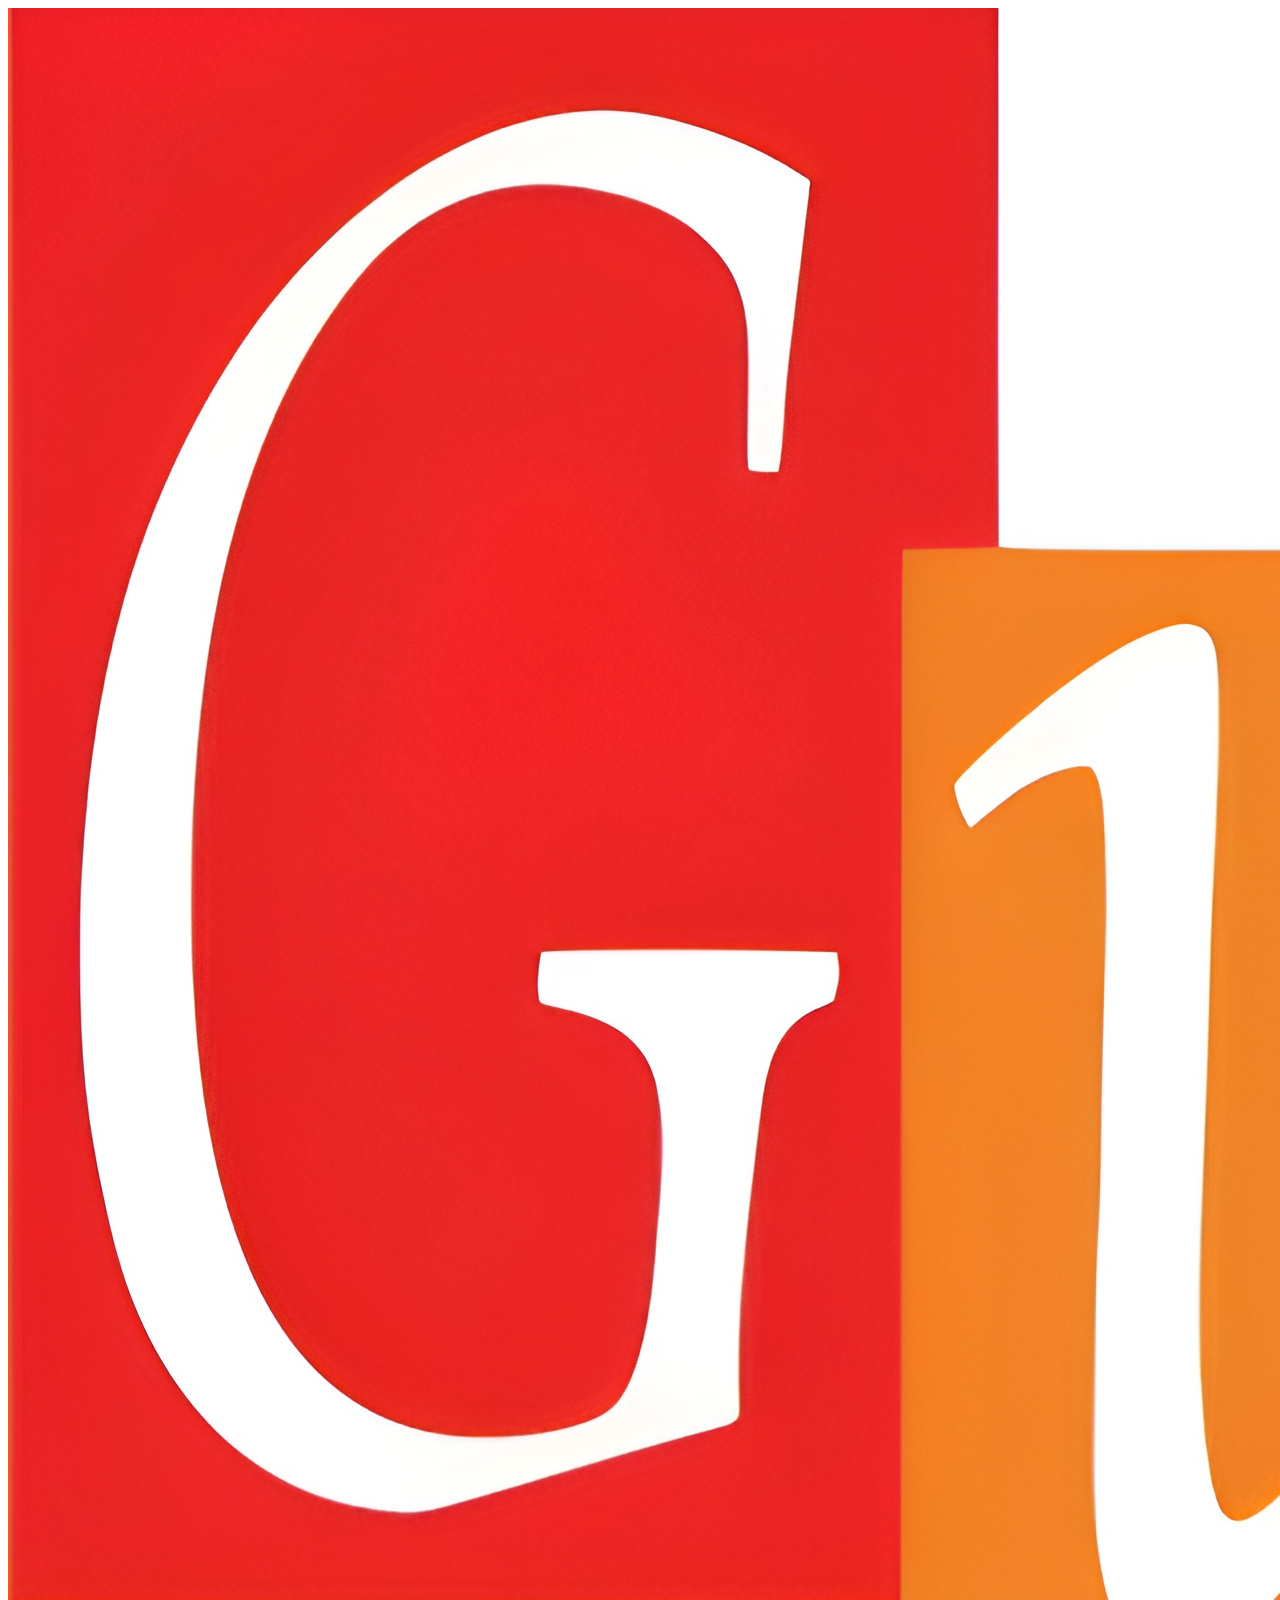
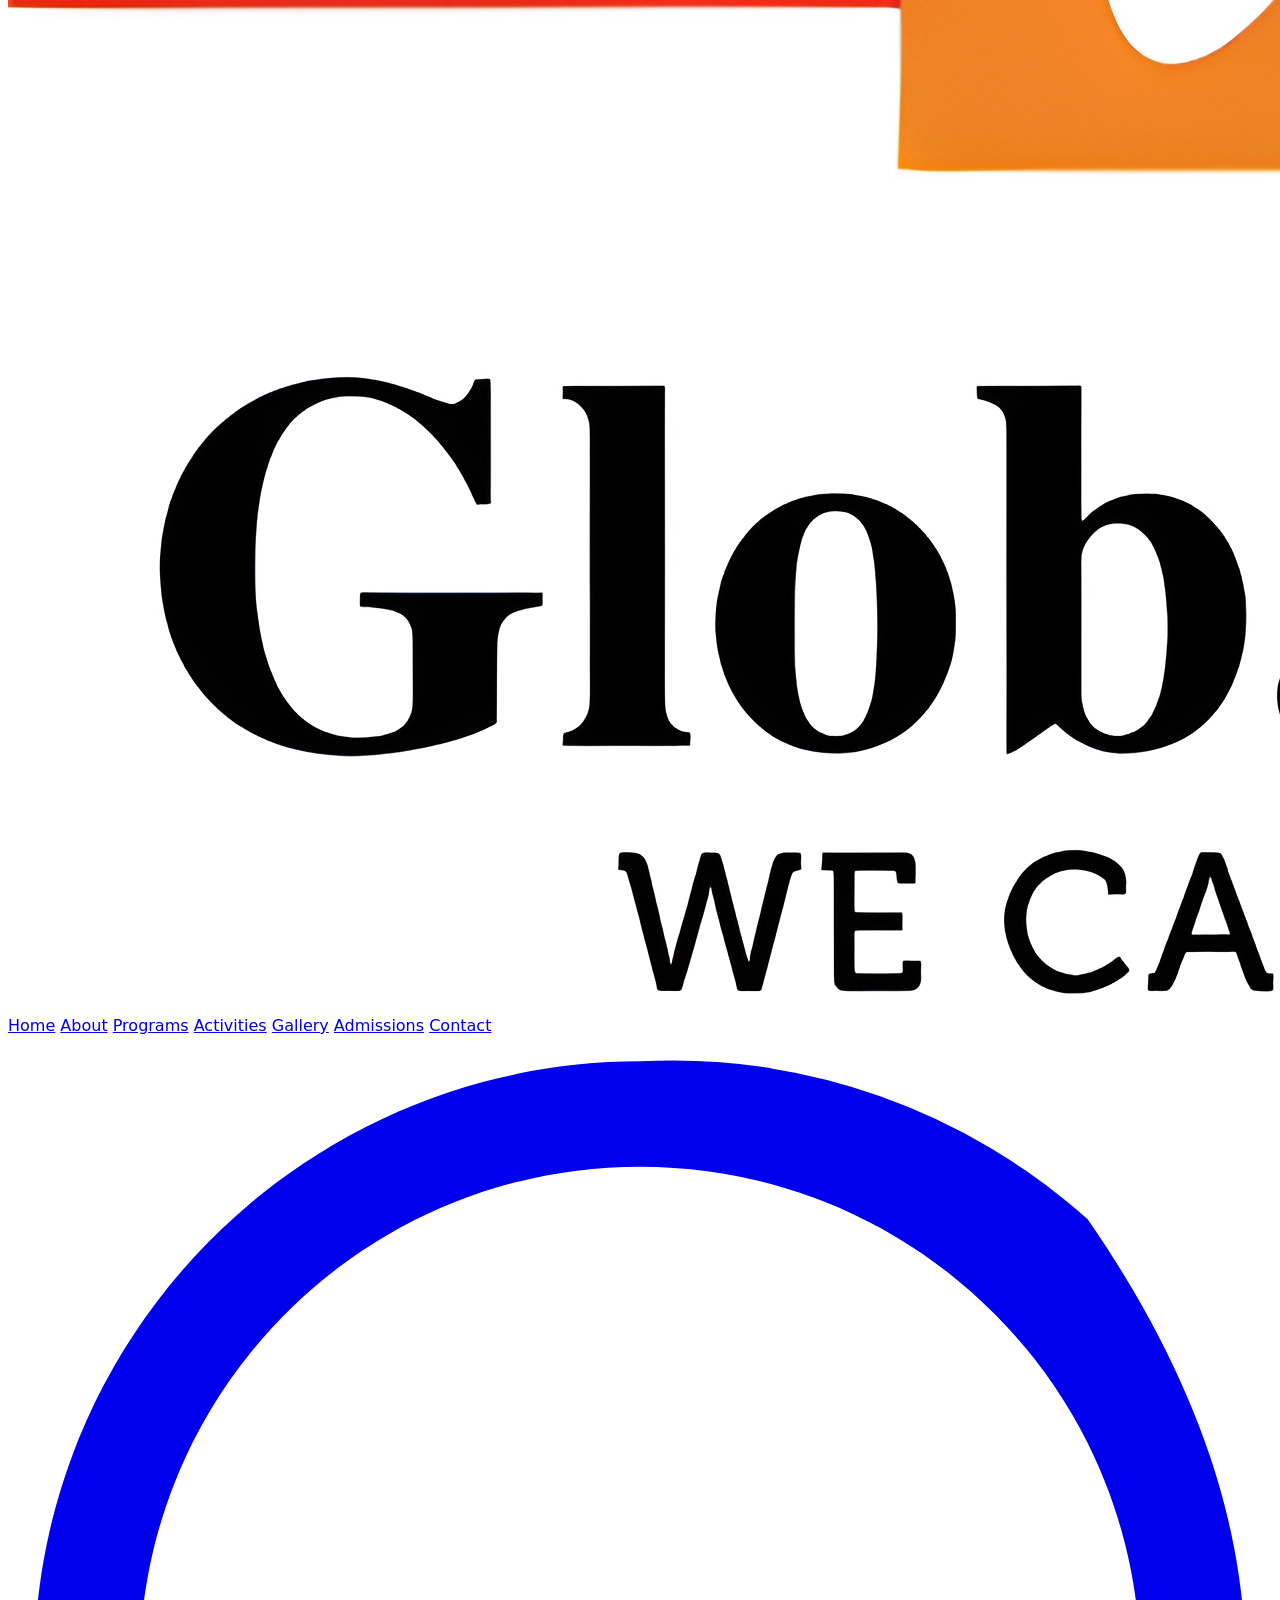
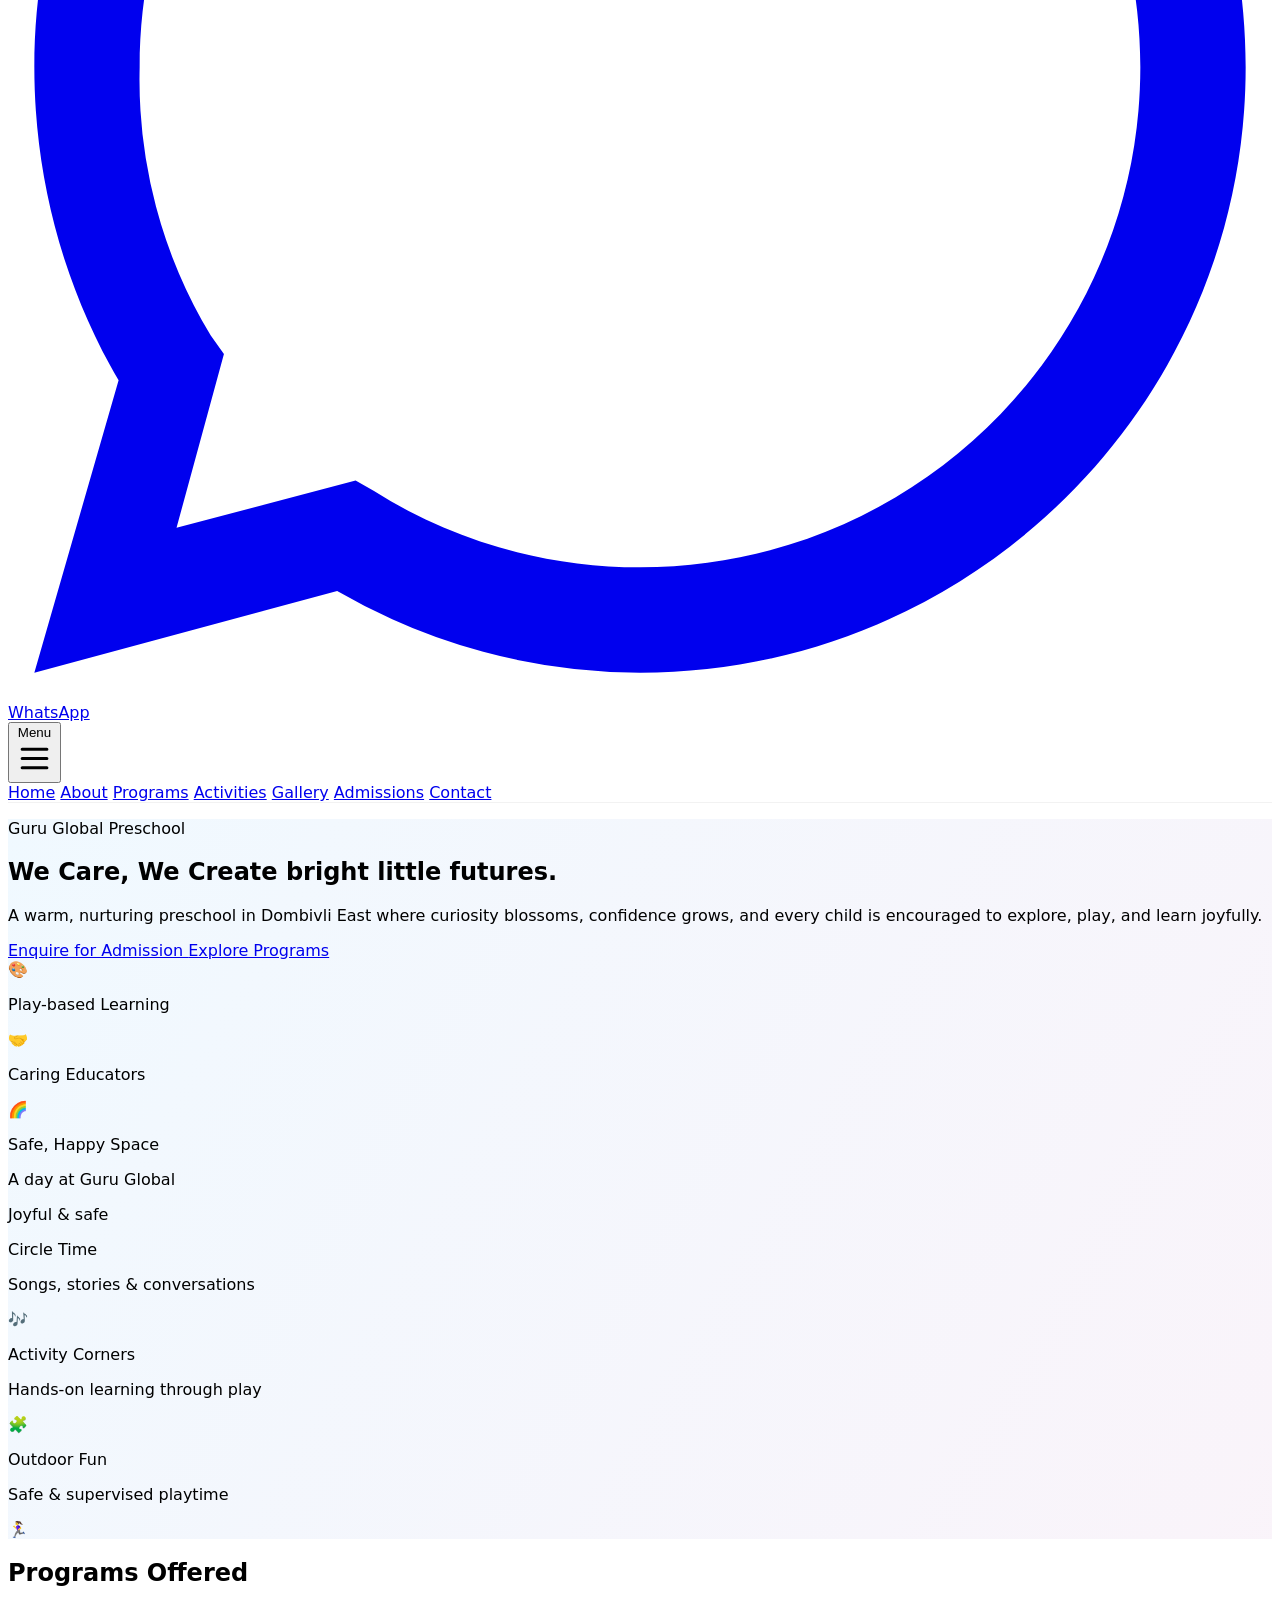
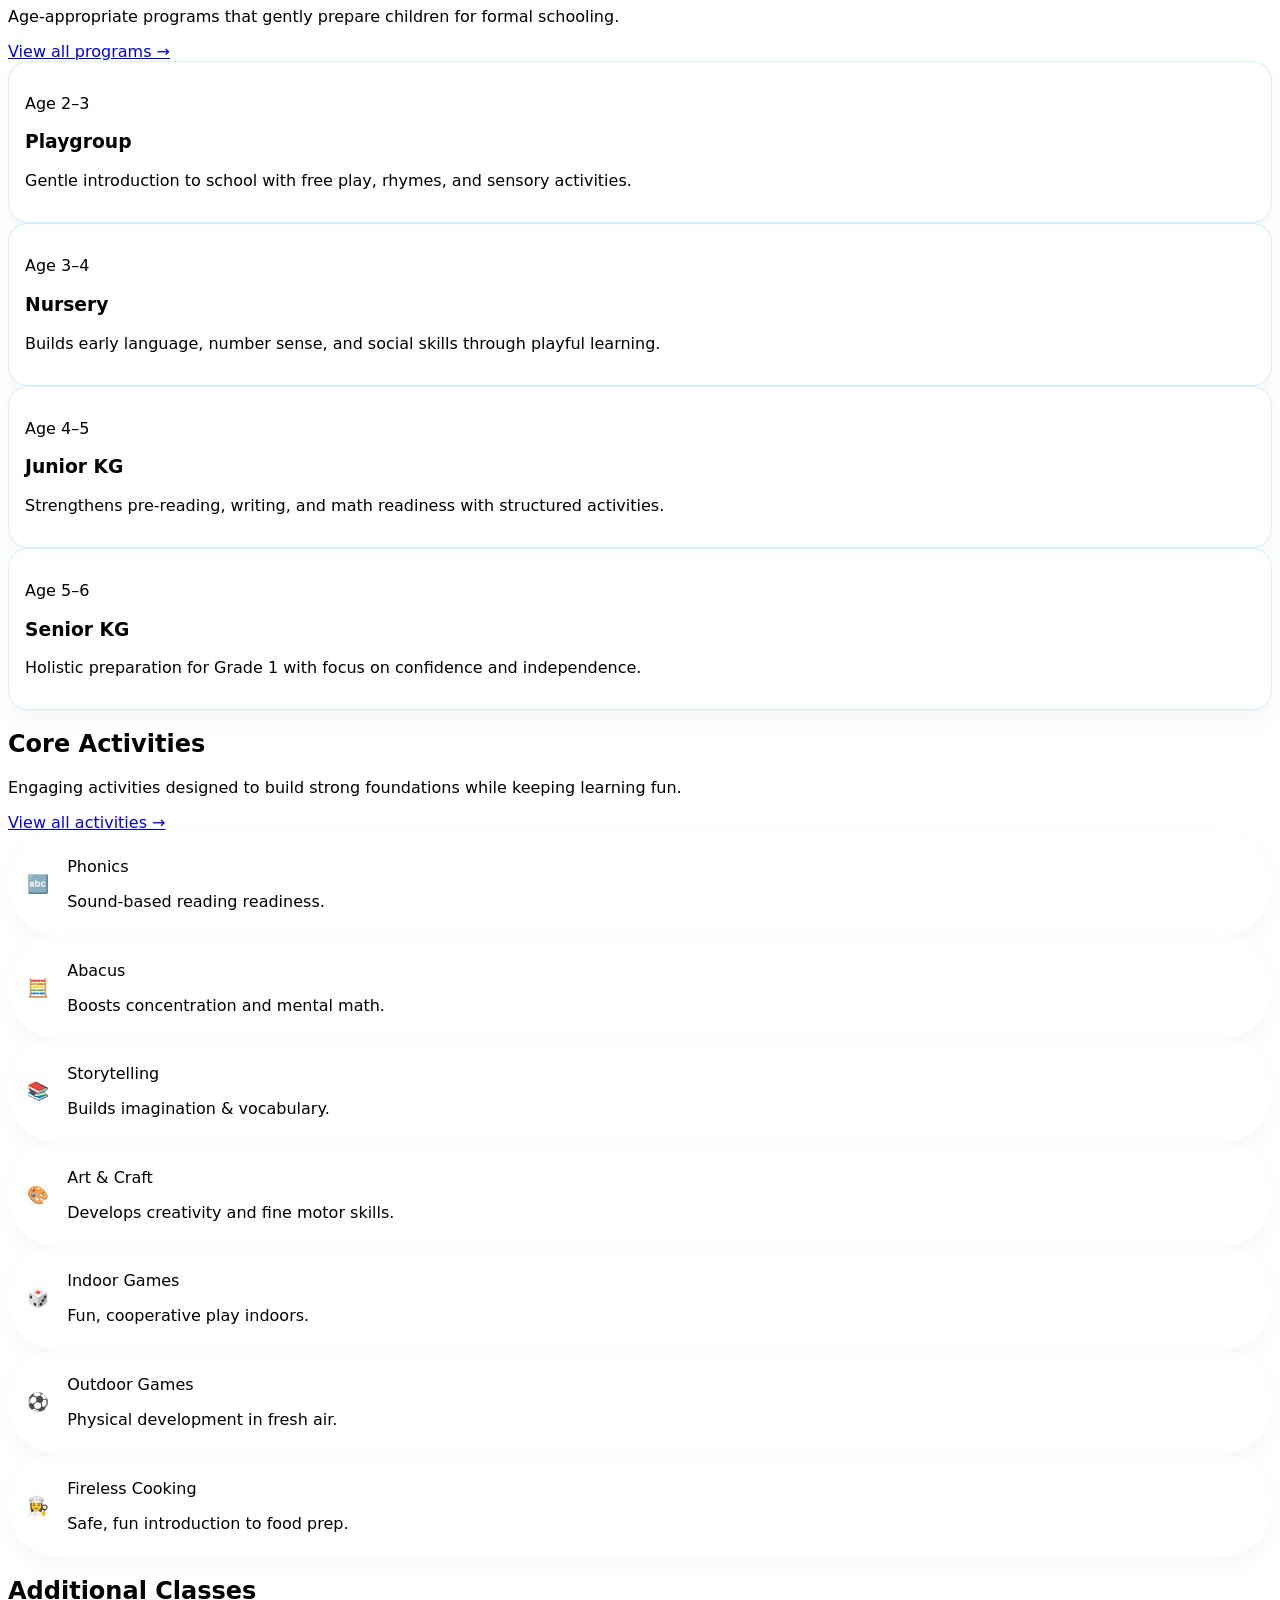
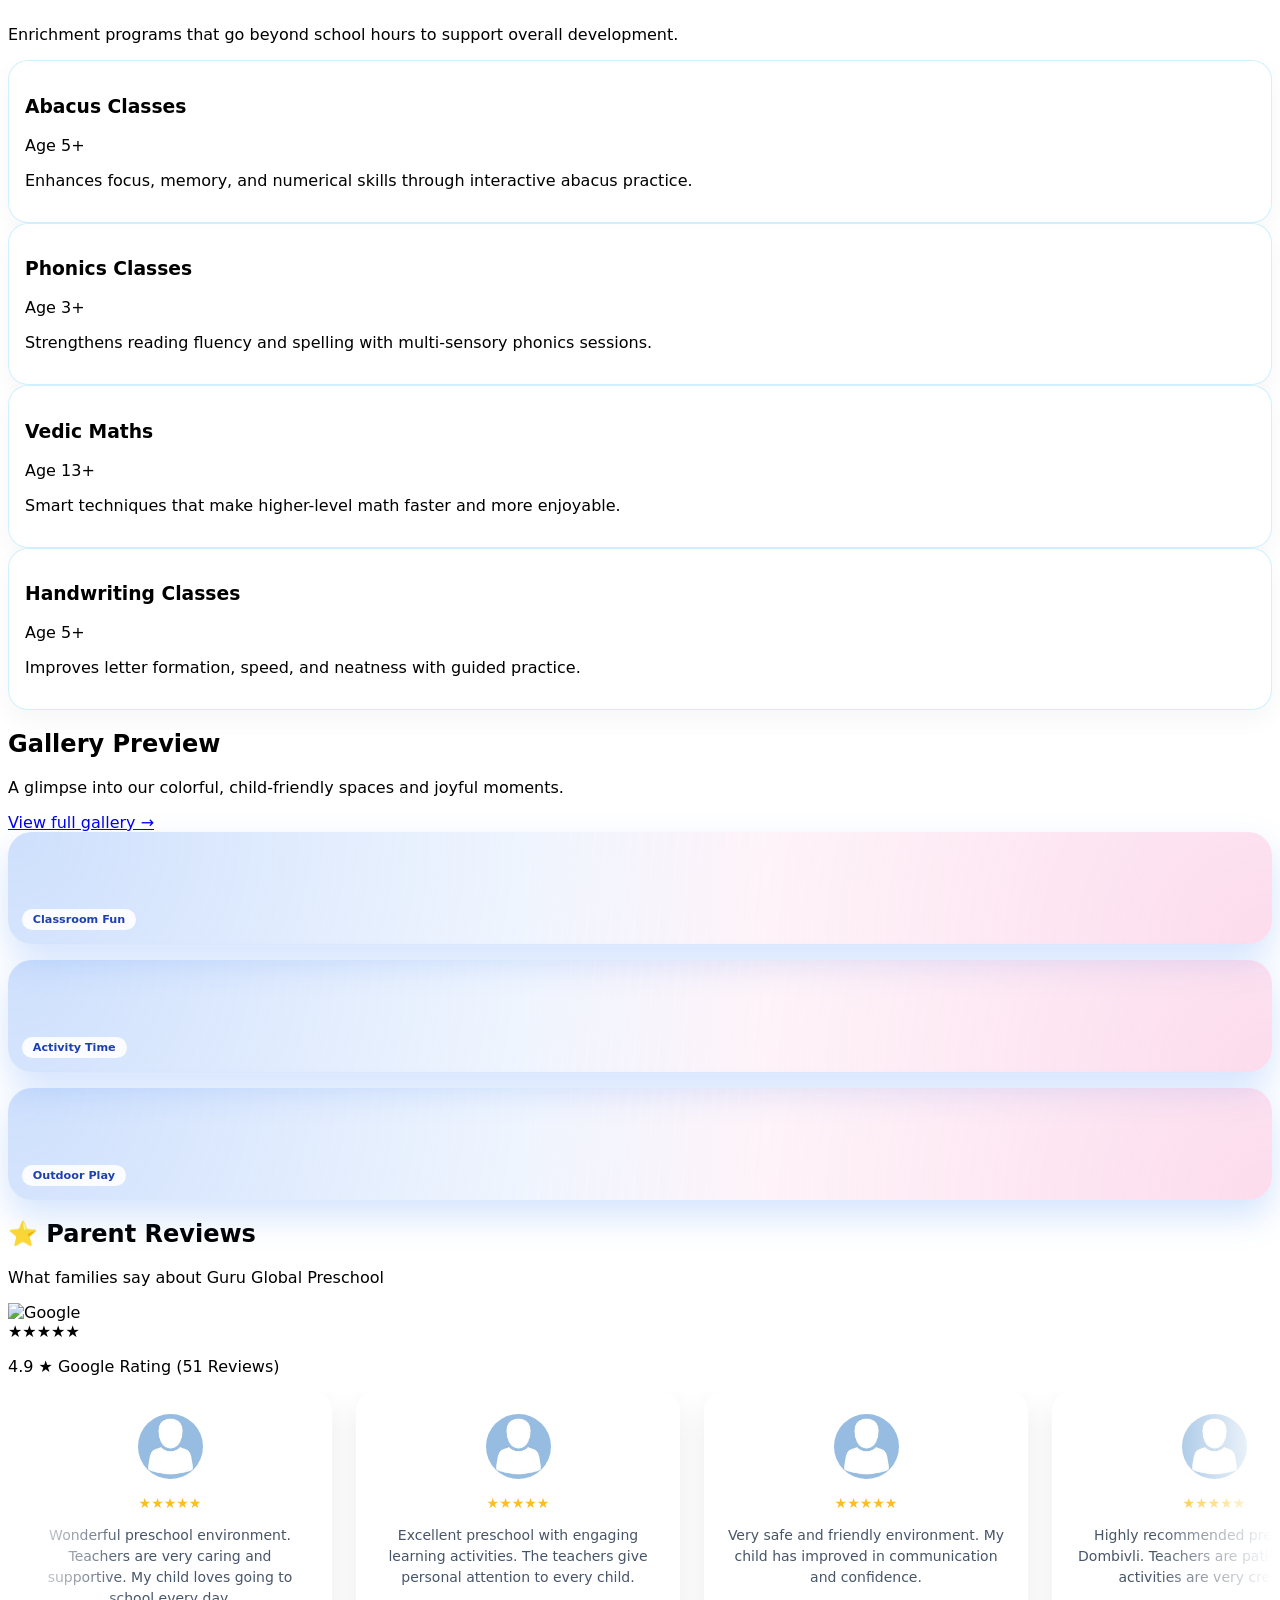
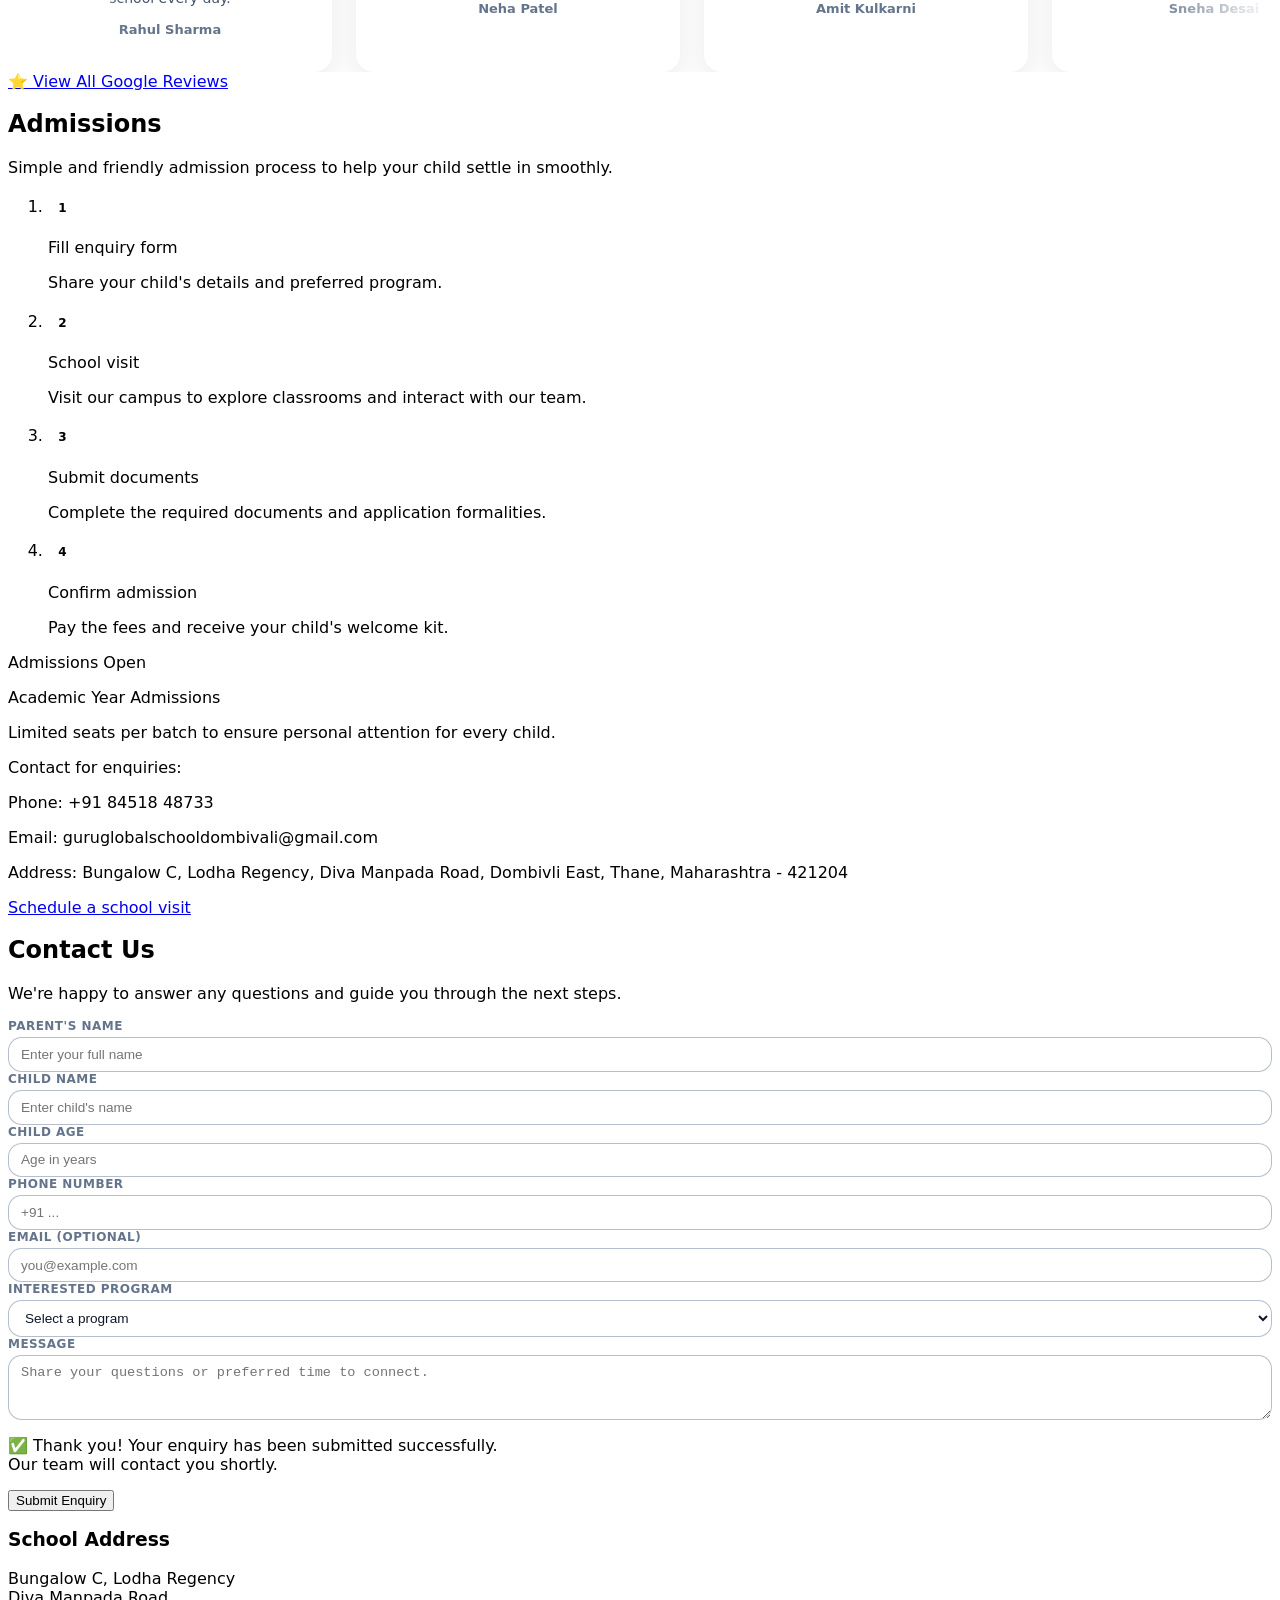
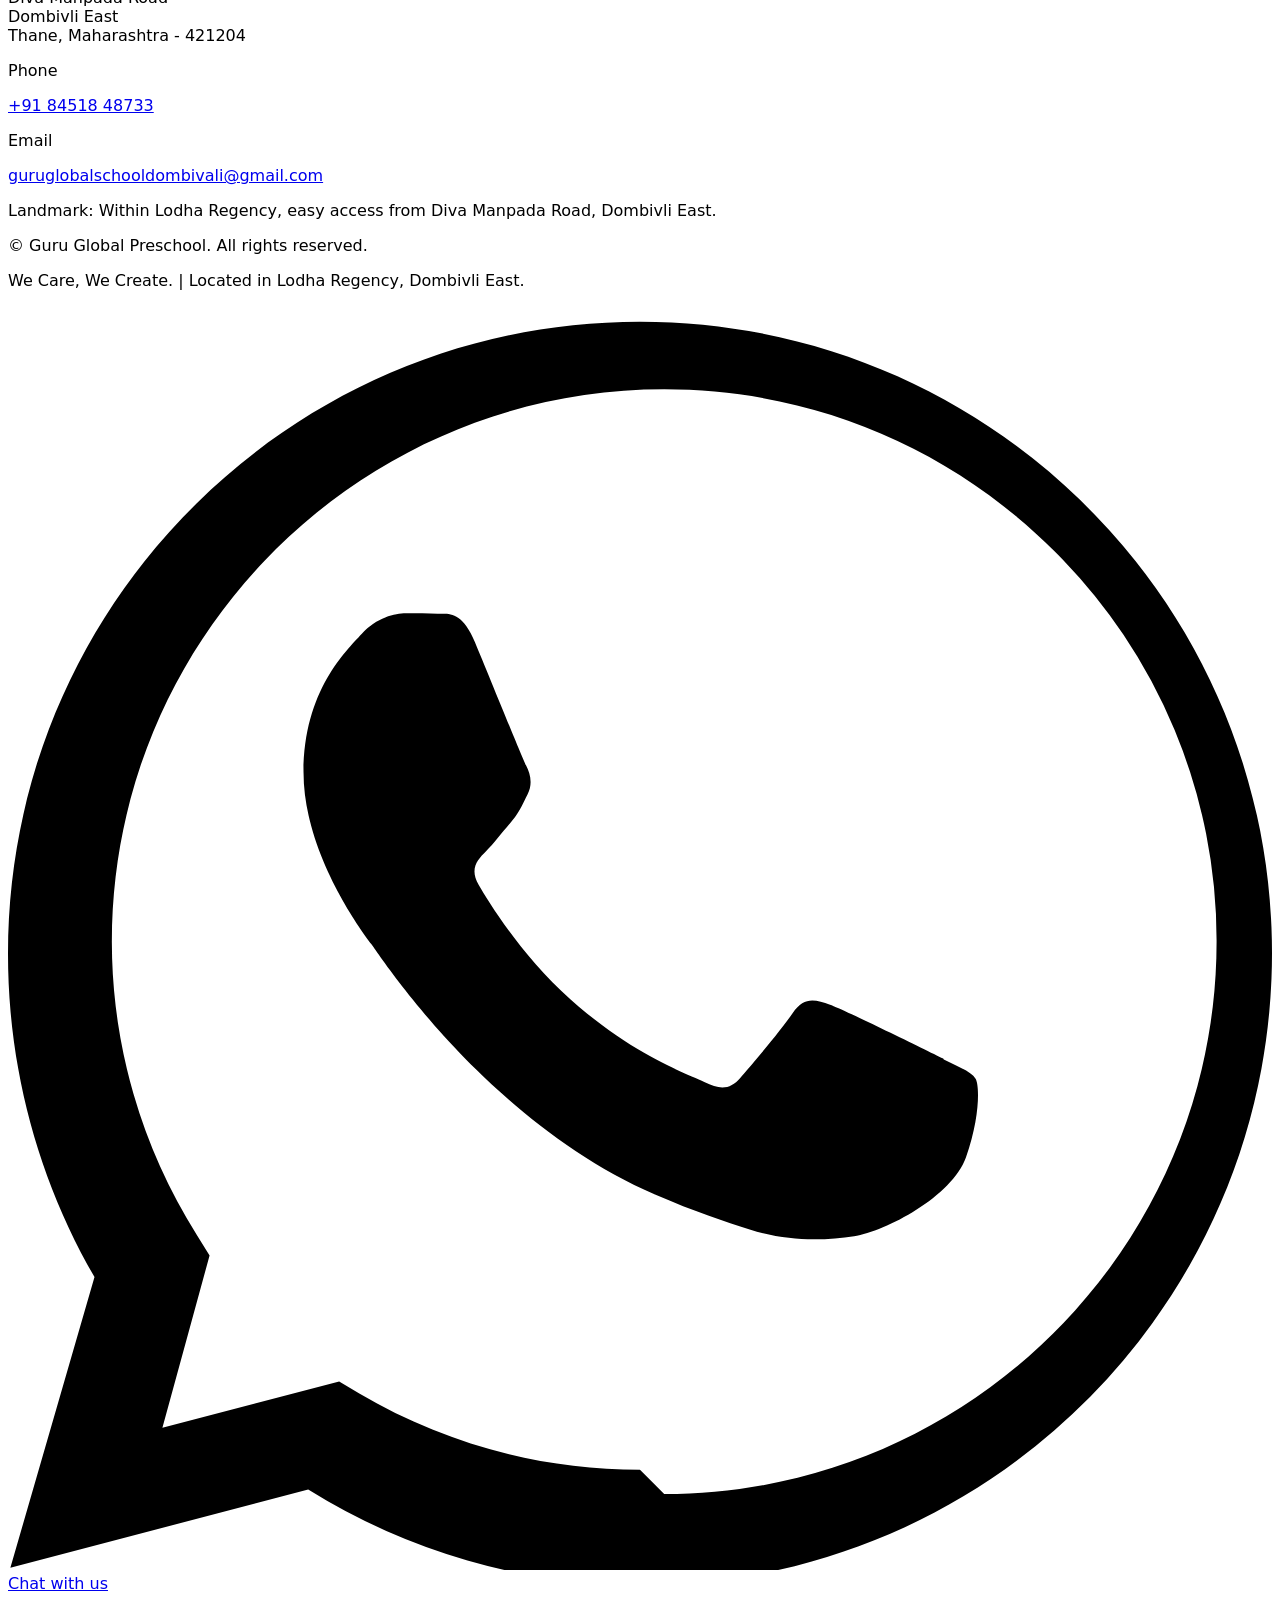
==== index.html @ 9bd42017 "Fix gallery mobile menu" ====
<!DOCTYPE html>
<html lang="en">
  <head>
    <meta charset="UTF-8" />
    <meta name="viewport" content="width=device-width, initial-scale=1.0" />
    <title>Guru Global Preschool | Home</title>
    <meta
      name="description"
      content="Guru Global Preschool in Dombivli East – We Care, We Create. Nurturing early learners through joyful programs and engaging activities."
    />
    <!-- TailwindCSS CDN -->
    <script src="https://cdn.tailwindcss.com"></script>
    <link rel="stylesheet" href="css/styles.css" />
  </head>
  <body class="min-h-screen bg-gradient-to-b from-sky-50 via-pink-50 to-yellow-50 text-slate-800">
    <!-- Site Wrapper -->
    <div class="flex min-h-screen flex-col">
      <!-- Header / Navbar -->
      <header class="sticky top-0 z-[9999] bg-white/95 shadow-md backdrop-blur">

        <div class="mx-auto flex max-w-6xl items-center justify-between px-4 py-2 md:px-6">
        
        <a href="index.html" class="flex items-center flex-shrink-0">
        
        <img src="images/logo.jpg"
        alt="Guru Global Preschool Logo"
        class="h-12 md:h-20 lg:h-24 w-auto object-contain">
        
        </a>

          <!-- Desktop Nav -->
          <nav class="hidden items-center gap-6 text-sm font-semibold text-slate-700 md:flex">
            <a href="index.html" class="nav-link text-sky-600">Home</a>
            <a href="about.html" class="nav-link">About</a>
            <a href="programs.html" class="nav-link">Programs</a>
            <a href="activities.html" class="nav-link">Activities</a>
            <a href="gallery.html" class="nav-link">Gallery</a>
            <a href="admissions.html" class="nav-link">Admissions</a>
            <a href="contact.html" class="nav-link">Contact</a>
            <a href="https://wa.me/918451848733?text=Hello%20Guru%20Global%20Preschool,%20I%20would%20like%20admission%20information."
target="_blank"
class="ml-2 inline-flex items-center gap-2 rounded-xl bg-green-500 px-4 py-2 text-xs font-semibold text-white shadow-sm hover:bg-green-600"
>

<svg xmlns="http://www.w3.org/2000/svg" class="h-4 w-4" fill="currentColor" viewBox="0 0 24 24">
<path d="M20.5 3.5A11.8 11.8 0 0012 .5C5.65.5.5 5.65.5 12c0 2.1.55 4.15 1.6 5.95L.5 23.5l5.75-1.55A11.5 11.5 0 0012 23.5c6.35 0 11.5-5.15 11.5-11.5 0-3.05-1.2-5.9-3-8.5zM12 21.5c-1.8 0-3.55-.5-5.05-1.45l-.35-.2-3.4.9.9-3.3-.25-.35A9.4 9.4 0 012.5 12c0-5.25 4.25-9.5 9.5-9.5s9.5 4.25 9.5 9.5-4.25 9.5-9.5 9.5z"/>
</svg>

WhatsApp
</a>
          </nav>

          <!-- Mobile Menu Button -->
          <button
            id="mobile-menu-toggle"
            class="inline-flex items-center gap-2 rounded-xl border border-sky-100 bg-sky-50 px-4 py-2 text-sm font-semibold text-sky-600 shadow-sm md:hidden hover:bg-sky-100 transition"
            aria-label="Toggle navigation menu"
          >
            <span class="mr-2">Menu</span>
            <svg
              class="h-4 w-4"
              xmlns="http://www.w3.org/2000/svg"
              fill="none"
              viewBox="0 0 24 24"
              stroke-width="2"
              stroke="currentColor"
            >
              <path stroke-linecap="round" stroke-linejoin="round" d="M4 6h16M4 12h16M4 18h16" />
            </svg>
          </button>
        </div>

        <!-- Mobile Nav -->
        <nav
          id="mobile-menu"
          class="mobile-nav hidden border-t border-sky-100 bg-white/95 md:hidden"
        >
          <div class="mx-auto flex max-w-6xl flex-col gap-1 px-4 py-3 text-sm font-semibold text-slate-700">
            <a href="index.html" class="nav-link text-sky-600">Home</a>
            <a href="about.html" class="nav-link">About</a>
            <a href="programs.html" class="nav-link">Programs</a>
            <a href="activities.html" class="nav-link">Activities</a>
            <a href="gallery.html" class="nav-link">Gallery</a>
            <a href="admissions.html" class="nav-link">Admissions</a>
            <a href="contact.html" class="nav-link">Contact</a>
          </div>
        </nav>
      </header>

      <!-- Main Content -->
      <main class="mx-auto flex w-full max-w-6xl flex-1 flex-col gap-12 px-4 pt-24 pb-8 md:px-6 md:pt-28">
        <!-- Hero Section -->
        <section class="hero-bg grid gap-10 md:grid-cols-2 md:items-center rounded-3xl p-8">
          <div>
            <p class="mb-2 text-xs font-semibold uppercase tracking-[0.25em] text-sky-500">
              Guru Global Preschool
            </p>
            <h1 class="mb-4 text-3xl font-extrabold leading-tight text-slate-900 sm:text-4xl lg:text-5xl">
              We Care, <span class="text-sky-500">We Create</span> bright little futures.
            </h1>
            <p class="mb-6 text-sm leading-relaxed text-slate-600 sm:text-base">
              A warm, nurturing preschool in Dombivli East where curiosity blossoms, confidence grows,
              and every child is encouraged to explore, play, and learn joyfully.
            </p>

            <div class="mb-6 flex flex-wrap items-center gap-3">
              <a
                href="admissions.html"
                class="inline-flex items-center rounded-2xl bg-gradient-to-r from-sky-500 via-indigo-500 to-pink-500 px-5 py-2.5 text-sm font-semibold text-white shadow-lg shadow-sky-200 hover:opacity-95"
              >
                Enquire for Admission
              </a>
              <a
                href="programs.html"
                class="inline-flex items-center rounded-2xl border border-sky-200 bg-white px-4 py-2 text-sm font-semibold text-sky-600 shadow-sm hover:bg-sky-50"
              >
                Explore Programs
              </a>
            </div>

            <div class="grid gap-4 text-xs text-slate-700 sm:grid-cols-3 sm:text-sm">
              <div class="flex items-center gap-3 rounded-2xl bg-white/70 p-3 shadow-sm">
                <div class="flex h-9 w-9 items-center justify-center rounded-2xl bg-sky-100 text-sky-600">
                  🎨
                </div>
                <p class="font-semibold leading-tight">Play-based Learning</p>
              </div>
              <div class="flex items-center gap-3 rounded-2xl bg-white/70 p-3 shadow-sm">
                <div class="flex h-9 w-9 items-center justify-center rounded-2xl bg-pink-100 text-pink-500">
                  🤝
                </div>
                <p class="font-semibold leading-tight">Caring Educators</p>
              </div>
              <div class="flex items-center gap-3 rounded-2xl bg-white/70 p-3 shadow-sm">
                <div class="flex h-9 w-9 items-center justify-center rounded-2xl bg-amber-100 text-amber-500">
                  🌈
                </div>
                <p class="font-semibold leading-tight">Safe, Happy Space</p>
              </div>
            </div>
          </div>

          <!-- Hero Illustration -->
          <div class="relative mx-auto flex max-w-md items-center justify-center">
            <div
              class="absolute -left-8 -top-6 h-20 w-20 rounded-3xl bg-sky-200/60 blur-2xl"
              aria-hidden="true"
            ></div>
            <div
              class="absolute -right-6 bottom-0 h-24 w-24 rounded-3xl bg-pink-200/60 blur-2xl"
              aria-hidden="true"
            ></div>
            <div
              class="relative w-full rounded-[2rem] bg-white/80 p-5 shadow-xl shadow-sky-100 ring-1 ring-sky-100"
            >
              <div class="mb-3 flex items-center justify-between">
                <p class="text-xs font-semibold uppercase tracking-[0.2em] text-sky-500">
                  A day at Guru Global
                </p>
                <span class="rounded-full bg-emerald-50 px-3 py-1 text-[10px] font-semibold text-emerald-600">
                  Joyful &amp; safe
                </span>
              </div>
              <div class="grid gap-3 text-xs text-slate-700">
                <div class="flex items-center justify-between rounded-2xl bg-sky-50/80 p-3">
                  <div>
                    <p class="font-semibold text-slate-900">Circle Time</p>
                    <p class="text-[11px] text-slate-600">Songs, stories &amp; conversations</p>
                  </div>
                  <span class="text-lg">🎶</span>
                </div>
                <div class="flex items-center justify-between rounded-2xl bg-amber-50/80 p-3">
                  <div>
                    <p class="font-semibold text-slate-900">Activity Corners</p>
                    <p class="text-[11px] text-slate-600">Hands-on learning through play</p>
                  </div>
                  <span class="text-lg">🧩</span>
                </div>
                <div class="flex items-center justify-between rounded-2xl bg-pink-50/80 p-3">
                  <div>
                    <p class="font-semibold text-slate-900">Outdoor Fun</p>
                    <p class="text-[11px] text-slate-600">Safe &amp; supervised playtime</p>
                  </div>
                  <span class="text-lg">🏃‍♀️</span>
                </div>
              </div>
            </div>
          </div>
        </section>

        <!-- Programs Offered -->
        <section id="programs" class="scroll-mt-20">
          <div class="mb-6 flex items-center justify-between gap-4">
            <div>
              <h2 class="text-2xl font-extrabold text-slate-900">Programs Offered</h2>
              <p class="mt-1 text-sm text-slate-600">
                Age-appropriate programs that gently prepare children for formal schooling.
              </p>
            </div>
            <a
              href="programs.html"
              class="hidden text-xs font-semibold text-sky-600 hover:text-sky-700 md:inline-flex"
            >
              View all programs →
            </a>
          </div>

          <div class="grid gap-4 md:grid-cols-4">
            <article class="program-card border-l-sky-300">
              <p class="text-[11px] font-semibold uppercase tracking-[0.2em] text-sky-400">
                Age 2–3
              </p>
              <h3 class="mt-1 text-base font-bold text-slate-900">Playgroup</h3>
              <p class="mt-2 text-sm text-slate-600">
                Gentle introduction to school with free play, rhymes, and sensory activities.
              </p>
            </article>

            <article class="program-card border-l-pink-300">
              <p class="text-[11px] font-semibold uppercase tracking-[0.2em] text-pink-400">
                Age 3–4
              </p>
              <h3 class="mt-1 text-base font-bold text-slate-900">Nursery</h3>
              <p class="mt-2 text-sm text-slate-600">
                Builds early language, number sense, and social skills through playful learning.
              </p>
            </article>

            <article class="program-card border-l-emerald-300">
              <p class="text-[11px] font-semibold uppercase tracking-[0.2em] text-emerald-400">
                Age 4–5
              </p>
              <h3 class="mt-1 text-base font-bold text-slate-900">Junior KG</h3>
              <p class="mt-2 text-sm text-slate-600">
                Strengthens pre-reading, writing, and math readiness with structured activities.
              </p>
            </article>

            <article class="program-card border-l-amber-300">
              <p class="text-[11px] font-semibold uppercase tracking-[0.2em] text-amber-400">
                Age 5–6
              </p>
              <h3 class="mt-1 text-base font-bold text-slate-900">Senior KG</h3>
              <p class="mt-2 text-sm text-slate-600">
                Holistic preparation for Grade 1 with focus on confidence and independence.
              </p>
            </article>
          </div>
        </section>

        <!-- Activities -->
        <section id="activities" class="scroll-mt-20">
          <div class="mb-6 flex items-center justify-between gap-4">
            <div>
              <h2 class="text-2xl font-extrabold text-slate-900">Core Activities</h2>
              <p class="mt-1 text-sm text-slate-600">
                Engaging activities designed to build strong foundations while keeping learning fun.
              </p>
            </div>
            <a
              href="activities.html"
              class="hidden text-xs font-semibold text-sky-600 hover:text-sky-700 md:inline-flex"
            >
              View all activities →
            </a>
          </div>

          <div class="grid gap-4 sm:grid-cols-2 lg:grid-cols-4">
            <div class="activity-pill">
              <span class="activity-icon bg-sky-100 text-sky-500">🔤</span>
              <div>
                <p class="font-semibold text-slate-900">Phonics</p>
                <p class="text-xs text-slate-600">Sound-based reading readiness.</p>
              </div>
            </div>
            <div class="activity-pill">
              <span class="activity-icon bg-emerald-100 text-emerald-500">🧮</span>
              <div>
                <p class="font-semibold text-slate-900">Abacus</p>
                <p class="text-xs text-slate-600">Boosts concentration and mental math.</p>
              </div>
            </div>
            <div class="activity-pill">
              <span class="activity-icon bg-amber-100 text-amber-500">📚</span>
              <div>
                <p class="font-semibold text-slate-900">Storytelling</p>
                <p class="text-xs text-slate-600">Builds imagination &amp; vocabulary.</p>
              </div>
            </div>
            <div class="activity-pill">
              <span class="activity-icon bg-pink-100 text-pink-500">🎨</span>
              <div>
                <p class="font-semibold text-slate-900">Art &amp; Craft</p>
                <p class="text-xs text-slate-600">Develops creativity and fine motor skills.</p>
              </div>
            </div>
            <div class="activity-pill">
              <span class="activity-icon bg-indigo-100 text-indigo-500">🎲</span>
              <div>
                <p class="font-semibold text-slate-900">Indoor Games</p>
                <p class="text-xs text-slate-600">Fun, cooperative play indoors.</p>
              </div>
            </div>
            <div class="activity-pill">
              <span class="activity-icon bg-lime-100 text-lime-600">⚽</span>
              <div>
                <p class="font-semibold text-slate-900">Outdoor Games</p>
                <p class="text-xs text-slate-600">Physical development in fresh air.</p>
              </div>
            </div>
            <div class="activity-pill">
              <span class="activity-icon bg-rose-100 text-rose-500">👩‍🍳</span>
              <div>
                <p class="font-semibold text-slate-900">Fireless Cooking</p>
                <p class="text-xs text-slate-600">Safe, fun introduction to food prep.</p>
              </div>
            </div>
          </div>
        </section>

        <!-- Additional Classes -->
        <section id="additional-classes" class="scroll-mt-20">
          <div class="mb-6 flex items-center justify-between gap-4">
            <div>
              <h2 class="text-2xl font-extrabold text-slate-900">Additional Classes</h2>
              <p class="mt-1 text-sm text-slate-600">
                Enrichment programs that go beyond school hours to support overall development.
              </p>
            </div>
          </div>

          <div class="grid gap-4 sm:grid-cols-2 lg:grid-cols-4">
            <article class="addl-class-card border-l-emerald-300">
              <h3 class="text-base font-bold text-slate-900">Abacus Classes</h3>
              <p class="mt-1 text-xs font-semibold uppercase tracking-[0.18em] text-emerald-500">
                Age 5+
              </p>
              <p class="mt-2 text-sm text-slate-600">
                Enhances focus, memory, and numerical skills through interactive abacus practice.
              </p>
            </article>
            <article class="addl-class-card border-l-sky-300">
              <h3 class="text-base font-bold text-slate-900">Phonics Classes</h3>
              <p class="mt-1 text-xs font-semibold uppercase tracking-[0.18em] text-sky-500">
                Age 3+
              </p>
              <p class="mt-2 text-sm text-slate-600">
                Strengthens reading fluency and spelling with multi-sensory phonics sessions.
              </p>
            </article>
            <article class="addl-class-card border-l-indigo-300">
              <h3 class="text-base font-bold text-slate-900">Vedic Maths</h3>
              <p class="mt-1 text-xs font-semibold uppercase tracking-[0.18em] text-indigo-500">
                Age 13+
              </p>
              <p class="mt-2 text-sm text-slate-600">
                Smart techniques that make higher-level math faster and more enjoyable.
              </p>
            </article>
            <article class="addl-class-card border-l-amber-300">
              <h3 class="text-base font-bold text-slate-900">Handwriting Classes</h3>
              <p class="mt-1 text-xs font-semibold uppercase tracking-[0.18em] text-amber-500">
                Age 5+
              </p>
              <p class="mt-2 text-sm text-slate-600">
                Improves letter formation, speed, and neatness with guided practice.
              </p>
            </article>
          </div>
        </section>

        <!-- Gallery Preview -->
        <section id="gallery" class="scroll-mt-20">
          <div class="mb-6 flex items-center justify-between gap-4">
            <div>
              <h2 class="text-2xl font-extrabold text-slate-900">Gallery Preview</h2>
              <p class="mt-1 text-sm text-slate-600">
                A glimpse into our colorful, child-friendly spaces and joyful moments.
              </p>
            </div>
            <a
              href="gallery.html"
              class="hidden text-xs font-semibold text-sky-600 hover:text-sky-700 md:inline-flex"
            >
              View full gallery →
            </a>
          </div>

          <div class="grid gap-3 sm:grid-cols-3">
            <div class="gallery-item bg-sky-100">
              <span class="gallery-label">Classroom Fun</span>
            </div>
            <div class="gallery-item bg-amber-100">
              <span class="gallery-label">Activity Time</span>
            </div>
            <div class="gallery-item bg-pink-100">
              <span class="gallery-label">Outdoor Play</span>
            </div>
          </div>
        </section>
        <section class="scroll-mt-20 py-16">

            <div class="text-center mb-10">
            
            <h2 class="text-3xl font-extrabold text-slate-900">
            ⭐ Parent Reviews
            </h2>
            
            <p class="text-slate-600 mt-1">
            What families say about Guru Global Preschool
            </p>
            
            <!-- Google Rating Badge -->
            
            <div class="flex justify-center items-center gap-3 mt-4">
            
                <img src="https://upload.wikimedia.org/wikipedia/commons/2/2f/Google_2015_logo.svg" 
                class="h-8 w-auto" 
                alt="Google">
            
            <div class="text-yellow-400 text-lg">
            ★★★★★
            </div>
            
            <p class="text-sm font-semibold text-slate-700">
            4.9 ★ Google Rating (51 Reviews)
            </p>
            
            </div>
            
            </div>
            
            
            <div class="relative overflow-hidden review-wrapper">
            
            <div id="review-slider" class="review-slider">
            
            <!-- Review 1 -->
            <div class="review-card">
            <img src="images/parent1.jpeg" class="review-photo">
            <div class="review-stars">★★★★★</div>
            <p class="review-text">
            Wonderful preschool environment. Teachers are very caring and supportive. My child loves going to school every day.
            </p>
            <p class="review-name">Rahul Sharma</p>
            </div>
            
            <!-- Review 2 -->
            <div class="review-card">
            <img src="images/parent2.jpeg" class="review-photo">
            <div class="review-stars">★★★★★</div>
            <p class="review-text">
            Excellent preschool with engaging learning activities. The teachers give personal attention to every child.
            </p>
            <p class="review-name">Neha Patel</p>
            </div>
            
            <!-- Review 3 -->
            <div class="review-card">
            <img src="images/parent3.jpeg" class="review-photo">
            <div class="review-stars">★★★★★</div>
            <p class="review-text">
            Very safe and friendly environment. My child has improved in communication and confidence.
            </p>
            <p class="review-name">Amit Kulkarni</p>
            </div>
            
            <!-- Review 4 -->
            <div class="review-card">
            <img src="images/parent4.jpeg" class="review-photo">
            <div class="review-stars">★★★★★</div>
            <p class="review-text">
            Highly recommended preschool in Dombivli. Teachers are patient and the activities are very creative.
            </p>
            <p class="review-name">Sneha Desai</p>
            </div>
            
            
            <!-- DUPLICATES FOR LOOP -->
            
            <div class="review-card">
            <img src="images/parent1.jpeg" class="review-photo">
            <div class="review-stars">★★★★★</div>
            <p class="review-text">
            Wonderful preschool environment. Teachers are very caring and supportive.
            </p>
            <p class="review-name">Rahul Sharma</p>
            </div>
            
            <div class="review-card">
            <img src="images/parent2.jpeg" class="review-photo">
            <div class="review-stars">★★★★★</div>
            <p class="review-text">
            Excellent preschool with engaging learning activities and personal attention.
            </p>
            <p class="review-name">Neha Patel</p>
            </div>
            
            </div>
            
            </div>
            
            
            <!-- Google Review Button -->
            
            <div class="text-center mt-10">
            
            <a href="https://share.google/ECuJ1l1wCfDkHU72w"
            target="_blank"
            class="inline-flex items-center gap-2 px-6 py-3 rounded-xl bg-sky-500 text-white font-semibold shadow-md hover:bg-sky-600">
            
            ⭐ View All Google Reviews
            
            </a>
            
            </div>
            
            </section>
    </section>
        <!-- Admissions Section -->
        <section id="admissions" class="scroll-mt-20 rounded-3xl bg-white/80 p-6 shadow-md shadow-sky-100 ring-1 ring-sky-100">
          <div class="grid gap-6 md:grid-cols-[minmax(0,1.5fr)_minmax(0,1fr)] md:items-center">
            <div>
              <h2 class="text-2xl font-extrabold text-slate-900">Admissions</h2>
              <p class="mt-1 text-sm text-slate-600">
                Simple and friendly admission process to help your child settle in smoothly.
              </p>

              <ol class="mt-4 space-y-2 text-sm text-slate-700">
                <li class="flex gap-3">
                  <span class="step-number bg-sky-100 text-sky-500">1</span>
                  <div>
                    <p class="font-semibold text-slate-900">Fill enquiry form</p>
                    <p class="text-xs text-slate-600">
                      Share your child&apos;s details and preferred program.
                    </p>
                  </div>
                </li>
                <li class="flex gap-3">
                  <span class="step-number bg-emerald-100 text-emerald-500">2</span>
                  <div>
                    <p class="font-semibold text-slate-900">School visit</p>
                    <p class="text-xs text-slate-600">
                      Visit our campus to explore classrooms and interact with our team.
                    </p>
                  </div>
                </li>
                <li class="flex gap-3">
                  <span class="step-number bg-amber-100 text-amber-500">3</span>
                  <div>
                    <p class="font-semibold text-slate-900">Submit documents</p>
                    <p class="text-xs text-slate-600">
                      Complete the required documents and application formalities.
                    </p>
                  </div>
                </li>
                <li class="flex gap-3">
                  <span class="step-number bg-pink-100 text-pink-500">4</span>
                  <div>
                    <p class="font-semibold text-slate-900">Confirm admission</p>
                    <p class="text-xs text-slate-600">
                      Pay the fees and receive your child&apos;s welcome kit.
                    </p>
                  </div>
                </li>
              </ol>
            </div>

            <div
              class="rounded-2xl bg-gradient-to-br from-sky-500 via-indigo-500 to-pink-500 p-5 text-sm text-white shadow-xl"
            >
              <p class="text-xs font-semibold uppercase tracking-[0.22em] text-sky-100/80">
                Admissions Open
              </p>
              <p class="mt-2 text-lg font-bold">Academic Year Admissions</p>
              <p class="mt-2 text-xs text-sky-50/90">
                Limited seats per batch to ensure personal attention for every child.
              </p>
              <div class="mt-4 space-y-1 text-xs">
                <p class="font-semibold text-sky-100">Contact for enquiries:</p>
                <p>Phone: +91 84518 48733</p>
                <p>Email: guruglobalschooldombivali@gmail.com</p>
                <p class="mt-2 text-[11px] leading-relaxed">
                  Address: Bungalow C, Lodha Regency, Diva Manpada Road, Dombivli East,
                  Thane, Maharashtra - 421204
                </p>
              </div>
              <a
                href="contact.html"
                class="mt-4 inline-flex w-full items-center justify-center rounded-xl bg-white/95 px-4 py-2 text-xs font-semibold text-sky-600 shadow-sm hover:bg-sky-50"
              >
                Schedule a school visit
              </a>
            </div>
          </div>
        </section>

        <!-- Contact Section -->
        <section id="contact" class="scroll-mt-20">
          <div class="grid gap-6 md:grid-cols-[minmax(0,1.2fr)_minmax(0,1fr)]">
            <div>
              <h2 class="text-2xl font-extrabold text-slate-900">Contact Us</h2>
              <p class="mt-1 text-sm text-slate-600">
                We&apos;re happy to answer any questions and guide you through the next steps.
              </p>

              <form
                id="home-enquiry-form"
                class="mt-4 space-y-3 rounded-2xl bg-white/80 p-4 shadow-sm shadow-sky-100 ring-1 ring-sky-100"
              >
                <div class="grid gap-3 sm:grid-cols-2">
                  <div class="form-field">
                    <label for="contact-name" class="form-label">Parent&apos;s Name</label>
                    <input
                      id="contact-name"
                      name="name"
                      type="text"
                      autocomplete="name"
                      required
                      class="form-input"
                      placeholder="Enter your full name"
                    />
                  </div>
                  <div class="form-field">
                    <label for="child-name" class="form-label">Child Name</label>
                    <input
                    id="child-name"
                    name="childname"
                    type="text"
                    class="form-input"
                    placeholder="Enter child's name"
                    required
                    >
                    </div>
                    
                    <div class="form-field">
                    <label for="child-age" class="form-label">Child Age</label>
                    <input
                    id="child-age"
                    name="childage"
                    type="number"
                    class="form-input"
                    placeholder="Age in years"
                    required
                    >
                    </div>
                  <div class="form-field">
                    <label for="contact-phone" class="form-label">Phone Number</label>
                    <input
                      id="contact-phone"
                      name="phone"
                      type="tel"
                      autocomplete="tel"
                      required
                      class="form-input"
                      placeholder="+91 ..."
                    />
                  </div>
                </div>

                <div class="form-field">
                  <label for="contact-email" class="form-label">Email (Optional)</label>
                  <input
                    id="contact-email"
                    name="email"
                    type="email"
                    autocomplete="email"
                    class="form-input"
                    placeholder="you@example.com"
                  />
                </div>

                <div class="form-field">
                  <label for="contact-program" class="form-label">Interested Program</label>
                  <select
                    id="contact-program"
                    name="program"
                    class="form-input"
                  >
                    <option value="">Select a program</option>
                    <option>Playgroup (Age 2-3)</option>
                    <option>Nursery (Age 3-4)</option>
                    <option>Junior KG (Age 4-5)</option>
                    <option>Senior KG (Age 5-6)</option>
                    <option>After School Classes</option>
                    <option>Day Care</option>
                  </select>
                </div>

                <div class="form-field">
                  <label for="contact-message" class="form-label">Message</label>
                  <textarea
                    id="contact-message"
                    name="message"
                    rows="3"
                    class="form-input resize-y"
                    placeholder="Share your questions or preferred time to connect."
                  ></textarea>
                </div>

                <p
                id="contact-success"
                class="hidden rounded-xl border border-emerald-200 bg-emerald-50 px-4 py-3 text-sm font-semibold text-emerald-700"
              >
                ✅ Thank you! Your enquiry has been submitted successfully.<br>
                Our team will contact you shortly.
              </p>
              
              <button
              id="submit-btn"
              type="submit"
              class="inline-flex w-full items-center justify-center rounded-xl bg-sky-500 px-4 py-2.5 text-sm font-semibold text-white shadow-sm transition hover:bg-sky-600 disabled:opacity-60 disabled:cursor-not-allowed"
            >
              Submit Enquiry
            </button>
              </form>
            </div>

            <div class="space-y-3 rounded-2xl bg-white/80 p-4 shadow-sm shadow-sky-100 ring-1 ring-sky-100">
              <h3 class="text-sm font-semibold text-slate-900">School Address</h3>
              <p class="text-sm text-slate-700">
                Bungalow C, Lodha Regency<br />
                Diva Manpada Road<br />
                Dombivli East<br />
                Thane, Maharashtra - 421204
              </p>

              <div class="grid gap-2 text-sm text-slate-700 sm:grid-cols-2">
                <div>
                  <p class="text-xs font-semibold uppercase tracking-[0.18em] text-slate-500">
                    Phone
                  </p>
                  <a href="tel:+918451848733" class="text-sky-600 hover:text-sky-700">
                    +91 84518 48733
                  </a>
                </div>
                <div>
                  <p class="text-xs font-semibold uppercase tracking-[0.18em] text-slate-500">
                    Email
                  </p>
                  <a href="mailto:guruglobalschooldombivali@gmail.com" class="text-sky-600 hover:text-sky-700">
                    guruglobalschooldombivali@gmail.com
                  </a>
                </div>
              </div>

              <p class="mt-2 text-xs text-slate-500">
                Landmark: Within Lodha Regency, easy access from Diva Manpada Road, Dombivli East.
              </p>
            </div>
          </div>
        </section>
      </main>

      <!-- Footer -->
      <footer class="mt-8 border-t border-sky-100 bg-white/80">
        <div class="mx-auto flex max-w-6xl flex-col gap-4 px-4 py-5 text-xs text-slate-500 md:flex-row md:items-center md:justify-between md:px-6">
          <p>
            © <span id="footer-year"></span> Guru Global Preschool. All rights reserved.
          </p>
          <p class="flex flex-wrap gap-3">
            <span>We Care, We Create.</span>
            <span class="hidden md:inline">|</span>
            <span>Located in Lodha Regency, Dombivli East.</span>
          </p>
        </div>
      </footer>
    </div>

    <script src="js/script.js"></script>
  <!-- Floating WhatsApp Button -->
<a
href="https://wa.me/918451848733?text=Hello%20Guru%20Global%20Preschool%2C%20I%20would%20like%20admission%20details.%0A%0AParent%20Name%3A%20%0AChild%20Age%3A%20%0AInterested%20Program%3A%20Playgroup%20%2F%20Nursery%20%2F%20Junior%20KG%20%2F%20Senior%20KG%20%2F%20Day%20Care"
target="_blank"
class="fixed bottom-6 right-6 z-50 flex items-center gap-2 rounded-full bg-green-500 px-4 py-3 text-white shadow-lg hover:bg-green-600 transition-all duration-300"
>

<!-- WhatsApp Icon -->
<svg xmlns="http://www.w3.org/2000/svg" viewBox="0 0 32 32" class="h-5 w-5 fill-white">
<path d="M16 .396C7.163.396 0 7.56 0 16.396c0 2.889.755 5.705 2.19 8.186L.06 31.94l7.54-1.976a15.96 15.96 0 008.4 2.42c8.836 0 16-7.163 16-16S24.836.396 16 .396zm0 29.066c-2.51 0-4.963-.667-7.106-1.93l-.51-.303-4.475 1.172 1.194-4.363-.33-.534a13.93 13.93 0 01-2.144-7.41c0-7.71 6.273-13.984 13.984-13.984 3.73 0 7.236 1.454 9.875 4.094a13.88 13.88 0 014.109 9.89c0 7.71-6.273 13.984-13.984 13.984zm7.676-10.41c-.42-.21-2.48-1.223-2.864-1.363-.385-.14-.665-.21-.945.21-.28.42-1.085 1.363-1.33 1.643-.245.28-.49.315-.91.105-.42-.21-1.773-.653-3.377-2.082-1.247-1.112-2.087-2.486-2.332-2.906-.245-.42-.026-.647.184-.857.19-.189.42-.49.63-.735.21-.245.28-.42.42-.7.14-.28.07-.525-.035-.735-.105-.21-.945-2.28-1.295-3.12-.34-.82-.686-.71-.945-.72-.245-.01-.525-.012-.805-.012-.28 0-.735.105-1.12.525-.385.42-1.47 1.437-1.47 3.504s1.505 4.063 1.715 4.343c.21.28 2.963 4.525 7.183 6.342 1.004.434 1.787.693 2.397.887 1.006.32 1.92.275 2.644.167.806-.12 2.48-1.013 2.83-1.992.35-.98.35-1.82.245-1.992-.105-.175-.385-.28-.805-.49z"/>
</svg>

<span class="hidden md:inline text-sm font-semibold">
Chat with us
</span>

</a>
</body>
</html>
---- css/styles.css ----
html {
  scroll-behavior: smooth;
}

body {
  font-family: system-ui, -apple-system, BlinkMacSystemFont, "Segoe UI", sans-serif;
}

.nav-link {
  position: relative;
  padding-bottom: 0.15rem;
}

.nav-link::after {
  content: "";
  position: absolute;
  left: 0;
  bottom: 0;
  width: 0;
  height: 2px;
  border-radius: 999px;
  background: linear-gradient(90deg, #0ea5e9, #6366f1, #ec4899);
  transition: width 150ms ease-out;
}

.nav-link:hover::after {
  width: 100%;
}

.program-card,
.addl-class-card {
  border-radius: 1.25rem;
  padding: 1rem;
  background-color: rgba(255, 255, 255, 0.85);
  box-shadow: 0 10px 25px rgba(15, 23, 42, 0.04);
  border-width: 1px;
  border-style: solid;
  border-color: rgba(125, 211, 252, 0.35);
}

.activity-pill {
  display: flex;
  align-items: center;
  gap: 0.75rem;
  border-radius: 999px;
  background-color: rgba(255, 255, 255, 0.9);
  padding: 0.55rem 0.85rem;
  box-shadow: 0 8px 20px rgba(15, 23, 42, 0.04);
}

.activity-icon {
  display: inline-flex;
  align-items: center;
  justify-content: center;
  width: 2.1rem;
  height: 2.1rem;
  border-radius: 999px;
  font-size: 1.1rem;
}

.gallery-item {
  position: relative;
  border-radius: 1.5rem;
  min-height: 7rem;
  overflow: hidden;
  box-shadow: 0 16px 35px rgba(59, 130, 246, 0.22);
  background-image: radial-gradient(circle at 0 0, rgba(59, 130, 246, 0.25), transparent 60%),
    radial-gradient(circle at 100% 100%, rgba(244, 114, 182, 0.25), transparent 60%);
}

.gallery-label {
  position: absolute;
  left: 0.85rem;
  bottom: 0.85rem;
  padding: 0.25rem 0.7rem;
  border-radius: 999px;
  background: rgba(255, 255, 255, 0.9);
  font-size: 0.7rem;
  font-weight: 600;
  color: rgb(30, 64, 175);
}

.step-number {
  display: inline-flex;
  align-items: center;
  justify-content: center;
  width: 1.8rem;
  height: 1.8rem;
  border-radius: 0.9rem;
  font-size: 0.75rem;
  font-weight: 700;
}

.form-field {
  display: flex;
  flex-direction: column;
  gap: 0.25rem;
}

.form-label {
  font-size: 0.75rem;
  font-weight: 600;
  letter-spacing: 0.04em;
  text-transform: uppercase;
  color: rgb(100, 116, 139);
}

.form-input {
  border-radius: 0.85rem;
  border-width: 1px;
  border-style: solid;
  border-color: rgba(148, 163, 184, 0.7);
  padding: 0.55rem 0.75rem;
  font-size: 0.85rem;
  color: rgb(15, 23, 42);
  background-color: rgba(255, 255, 255, 0.9);
  outline: none;
  transition: box-shadow 120ms ease-out, border-color 120ms ease-out, background-color 120ms ease-out;
}

.form-input:focus {
  border-color: rgb(56, 189, 248);
  box-shadow: 0 0 0 1px rgba(56, 189, 248, 0.75);
  background-color: rgb(255, 255, 255);
}

.mobile-nav {
  transition: max-height 150ms ease-out, opacity 150ms ease-out;
}

@media (max-width: 767px) {
  .program-card,
  .addl-class-card {
    border-radius: 1rem;
  }
}

/* Review Cards */

.review-card{
    min-width:280px;
    max-width:280px;
    background:white;
    border-radius:18px;
    padding:20px;
    box-shadow:0 10px 25px rgba(0,0,0,0.06);
    text-align:center;
    flex-shrink:0;
    }
    
    .review-photo{
    width:60px;
    height:60px;
    border-radius:50%;
    object-fit:cover;
    margin:auto;
    margin-bottom:12px;
    }
    
    .review-stars{
    color:#fbbf24;
    font-size:14px;
    margin-bottom:6px;
    }
    
    .review-text{
    font-size:14px;
    color:#475569;
    margin-bottom:10px;
    line-height:1.4;
    }
    
    .review-name{
    font-size:13px;
    font-weight:600;
    color:#64748b;
    }

    /* Review Slider Animation */

.review-slider{
    width:max-content;
    display:flex;
    gap:24px;
    animation:reviewScroll 35s linear infinite;
    }
    
    .review-slider:hover{
    animation-play-state:paused;
    }
    
    @keyframes reviewScroll{
    
    0%{
    transform:translateX(0);
    }
    
    100%{
    transform:translateX(-50%);
    }
    
    }

    /* Google Review Section */

.review-wrapper{
    position:relative;
    }
    
    .review-wrapper::before,
    .review-wrapper::after{
    content:"";
    position:absolute;
    top:0;
    width:120px;
    height:100%;
    z-index:2;
    pointer-events:none;
    }
    
    .review-wrapper::before{
    left:0;
    background:linear-gradient(to right, white, transparent);
    }
    
    .review-wrapper::after{
    right:0;
    background:linear-gradient(to left, white, transparent);
    }
    
    /* Slider */
    
    .review-slider{
    display:flex;
    gap:24px;
    width:max-content;
    animation:reviewScroll 40s linear infinite;
    }
    
    .review-slider:hover{
    animation-play-state:paused;
    }
    
    /* Scroll animation */
    
    @keyframes reviewScroll{
    
    0%{
    transform:translateX(0);
    }
    
    100%{
    transform:translateX(-50%);
    }
    
    }
    
    /* Review Card */
    
    .review-card{
    min-width:280px;
    max-width:280px;
    background:white;
    border-radius:18px;
    padding:22px;
    box-shadow:0 12px 30px rgba(0,0,0,0.08);
    text-align:center;
    flex-shrink:0;
    transition:transform .25s ease, box-shadow .25s ease;
    }
    
    .review-card:hover{
    transform:translateY(-6px);
    box-shadow:0 16px 40px rgba(0,0,0,0.12);
    }
    
    .review-photo{
    width:65px;
    height:65px;
    border-radius:50%;
    object-fit:cover;
    margin:auto;
    margin-bottom:12px;
    }
    
    .review-stars{
    color:#fbbf24;
    font-size:14px;
    margin-bottom:8px;
    }
    
    .review-text{
    font-size:14px;
    color:#475569;
    margin-bottom:12px;
    line-height:1.5;
    }
    
    .review-name{
    font-size:13px;
    font-weight:600;
    color:#64748b;
    }

    /* HERO ANIMATED BACKGROUND */

.hero-bg{
    background: linear-gradient(
    120deg,
    #f0f9ff,
    #fdf2f8,
    #fefce8,
    #ecfeff
    );
    
    background-size: 400% 400%;
    animation: heroGradient 18s ease infinite;
    }
    
    @keyframes heroGradient{
    
    0%{
    background-position: 0% 50%;
    }
    
    50%{
    background-position: 100% 50%;
    }
    
    100%{
    background-position: 0% 50%;
    }
    
    }

    /* Masonry Gallery */

.gallery-masonry{
    column-count:3;
    column-gap:16px;
    }
    
    .gallery-item{
    break-inside:avoid;
    margin-bottom:16px;
    cursor:pointer;
    }
    
    .gallery-item img{
    width:100%;
    border-radius:16px;
    display:block;
    transition:transform .3s ease, box-shadow .3s ease;
    }
    
    .gallery-item img:hover{
    transform:scale(1.03);
    box-shadow:0 12px 30px rgba(0,0,0,0.15);
    }
    
    /* Mobile */
    
    @media(max-width:900px){
    .gallery-masonry{column-count:2;}
    }
    
    @media(max-width:500px){
    .gallery-masonry{column-count:1;}
    }
    
    /* Lightbox */
    
    .lightbox{
    position:fixed;
    top:0;
    left:0;
    width:100%;
    height:100%;
    background:rgba(0,0,0,0.9);
    display:none;
    align-items:center;
    justify-content:center;
    z-index:9999;
    }
    
    .lightbox img{
    max-width:90%;
    max-height:90%;
    border-radius:10px;
    }

    header {
      position: sticky;
      top: 0;
      z-index: 1000;
    }

    .review-wrapper{
      overflow:hidden;
      position:relative;
      z-index:0;
    }

    /* Fix header layering */

header {
  position: sticky;
  top: 0;
  z-index: 9999;
}

/* Ensure page content stays below header */

main {
  position: relative;
  z-index: 1;
}

/* Prevent mobile horizontal scroll */

body {
  overflow-x: hidden;
}

header {
  backdrop-filter: blur(10px);
  border-bottom: 1px solid rgba(0,0,0,0.05);
}

header {
  backdrop-filter: blur(10px);
  border-bottom: 1px solid rgba(0,0,0,0.05);
}
header img{
  max-height:100%;
  }
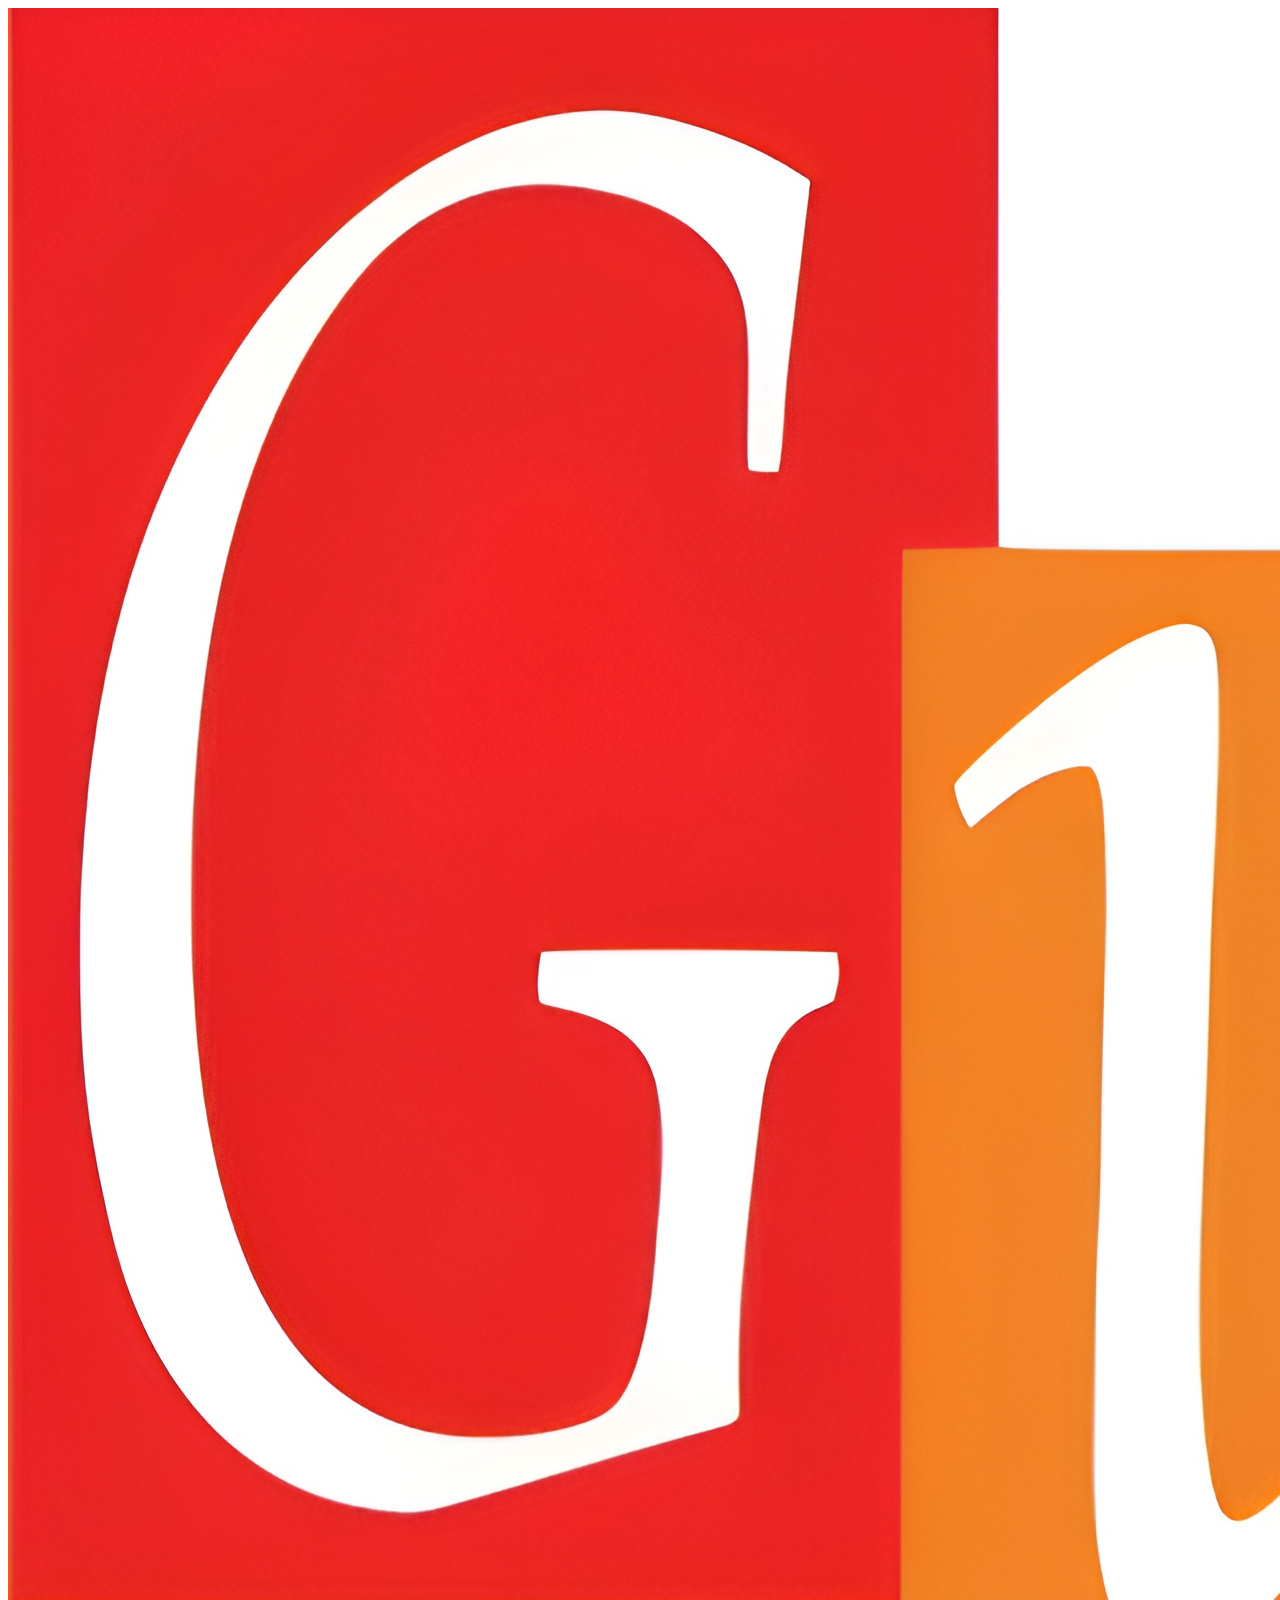
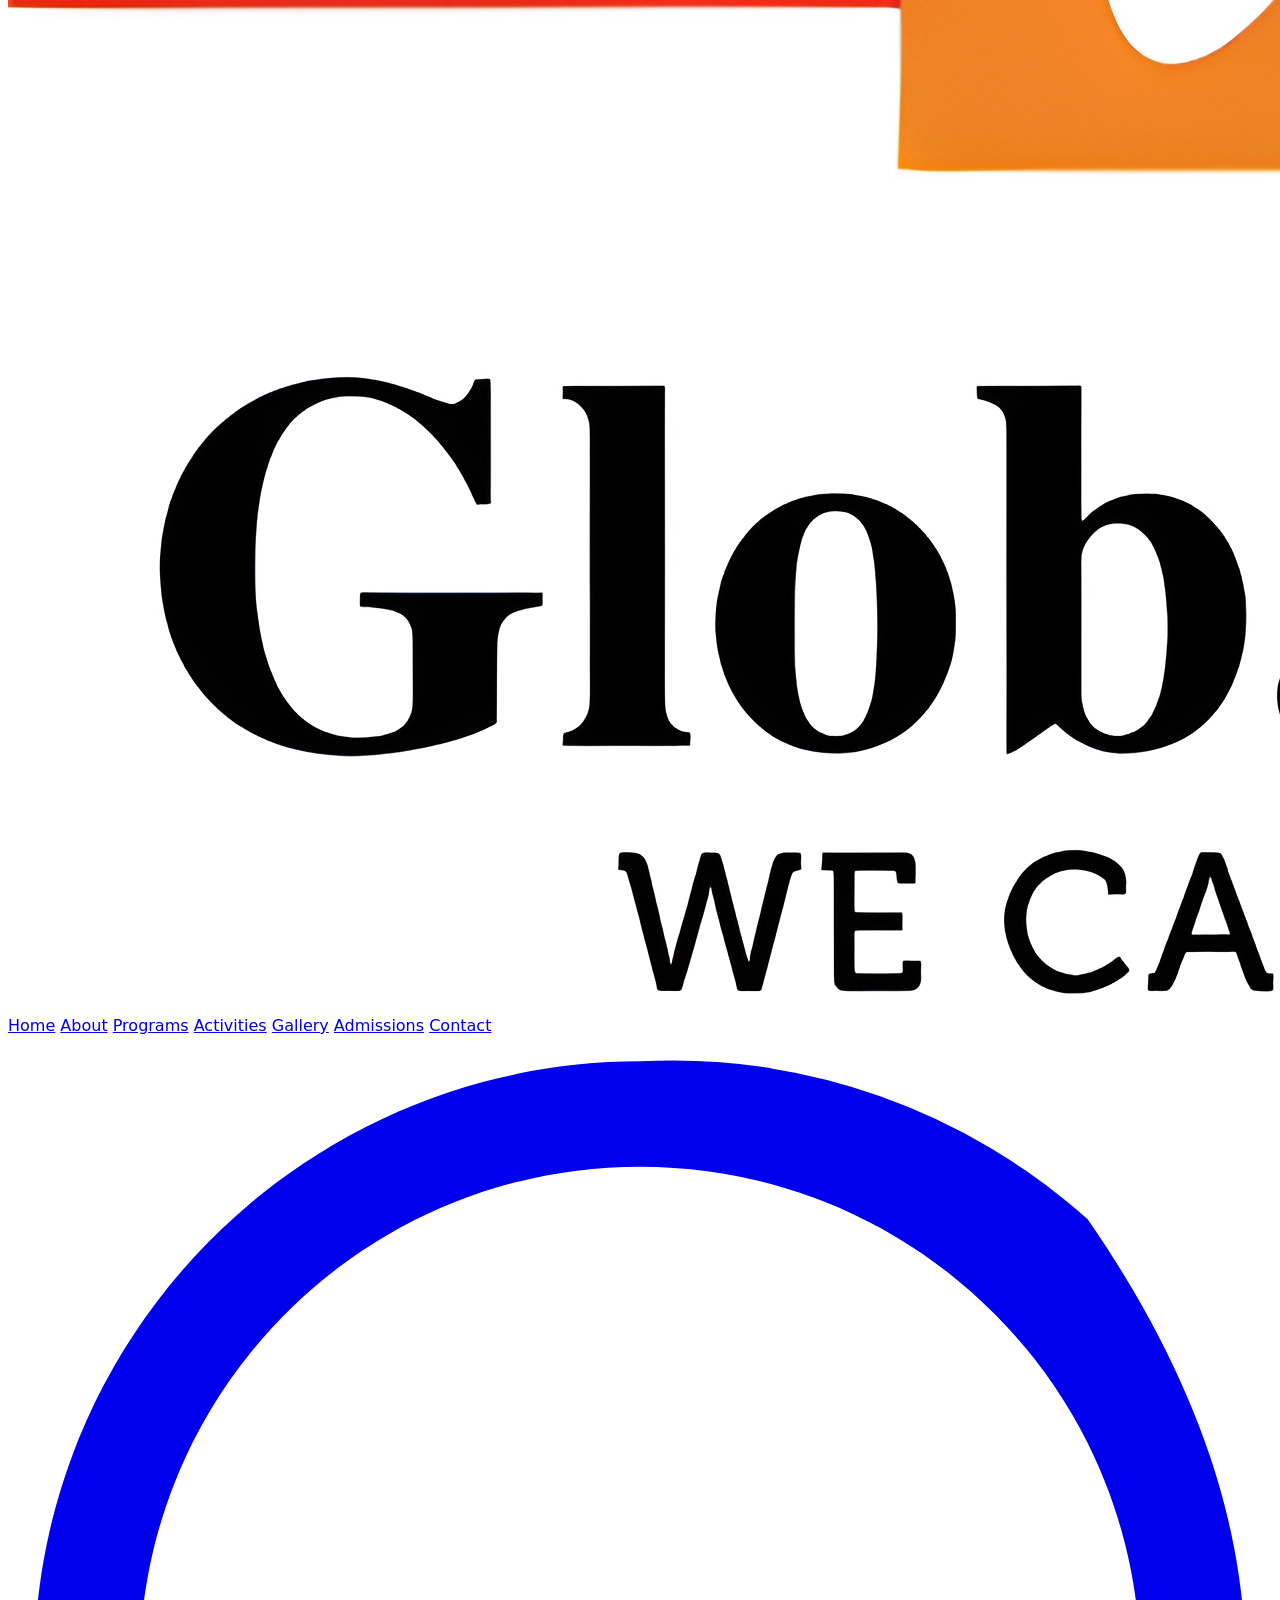
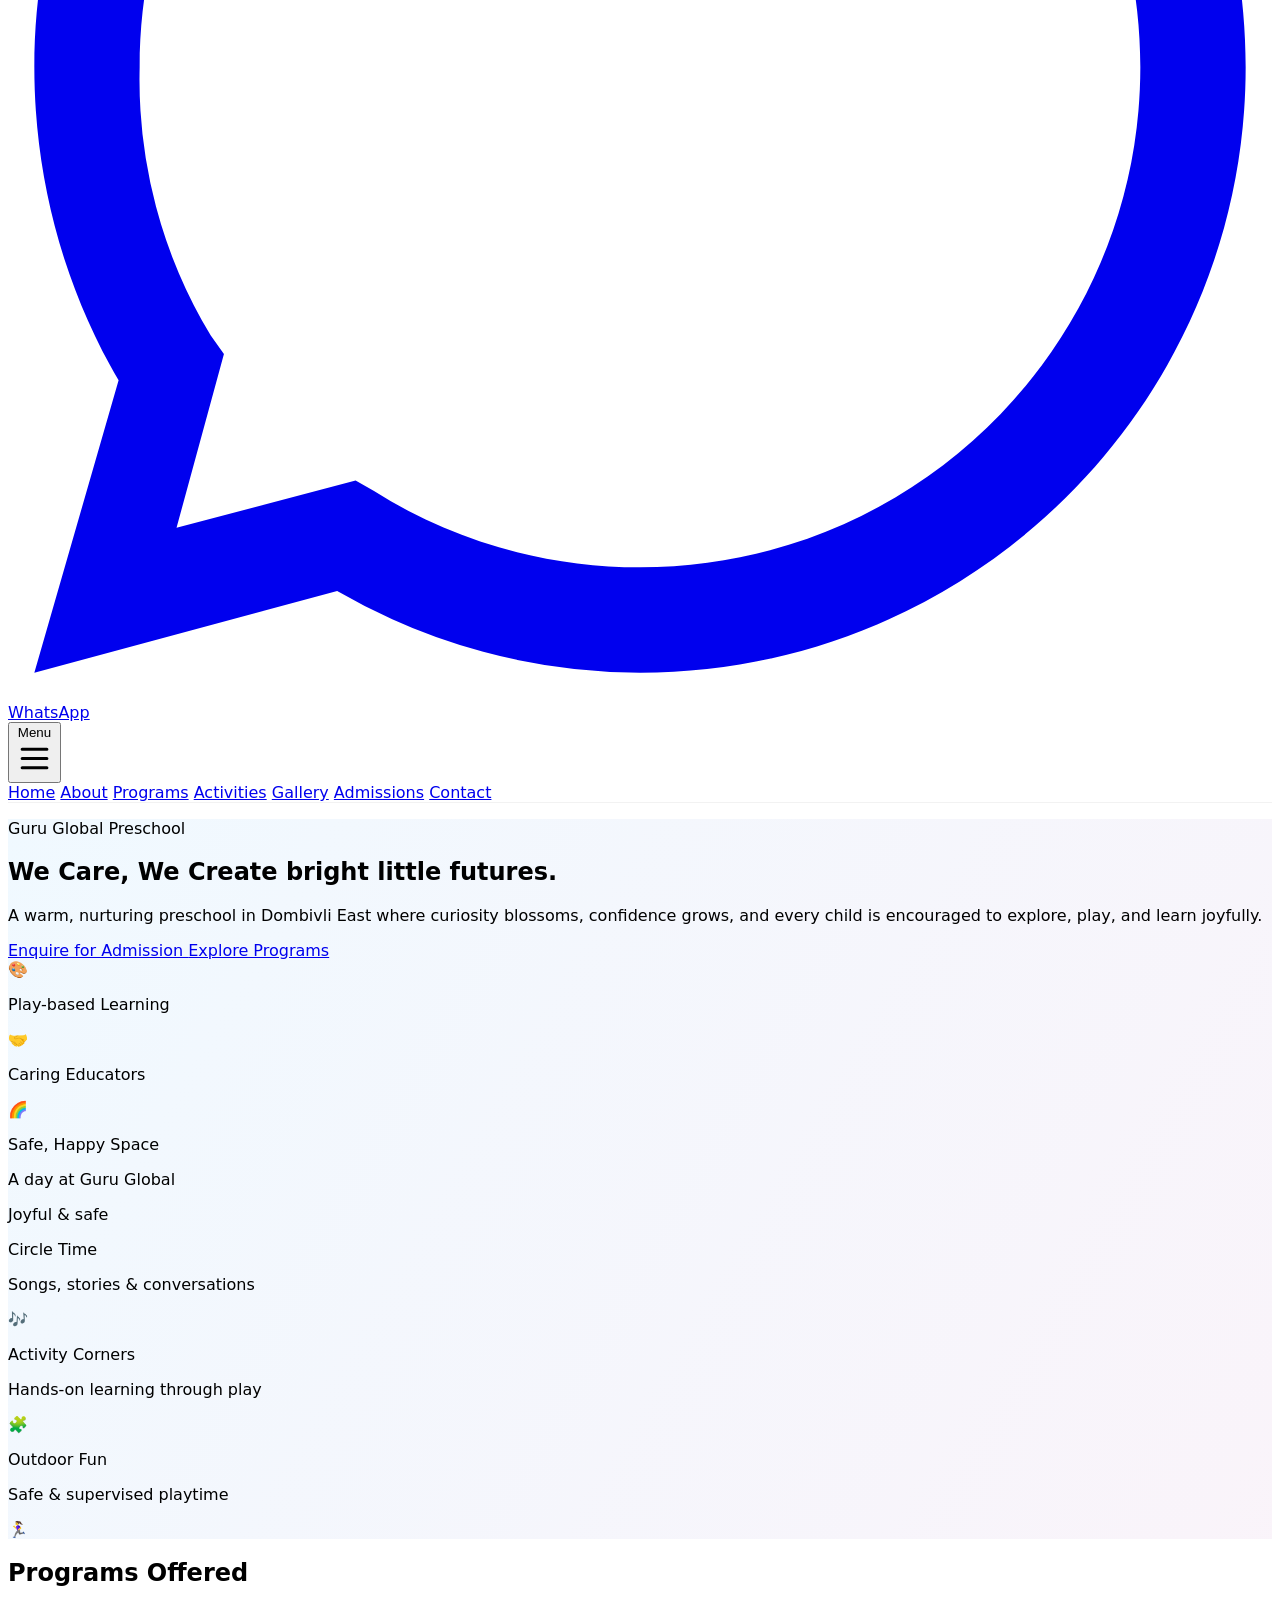
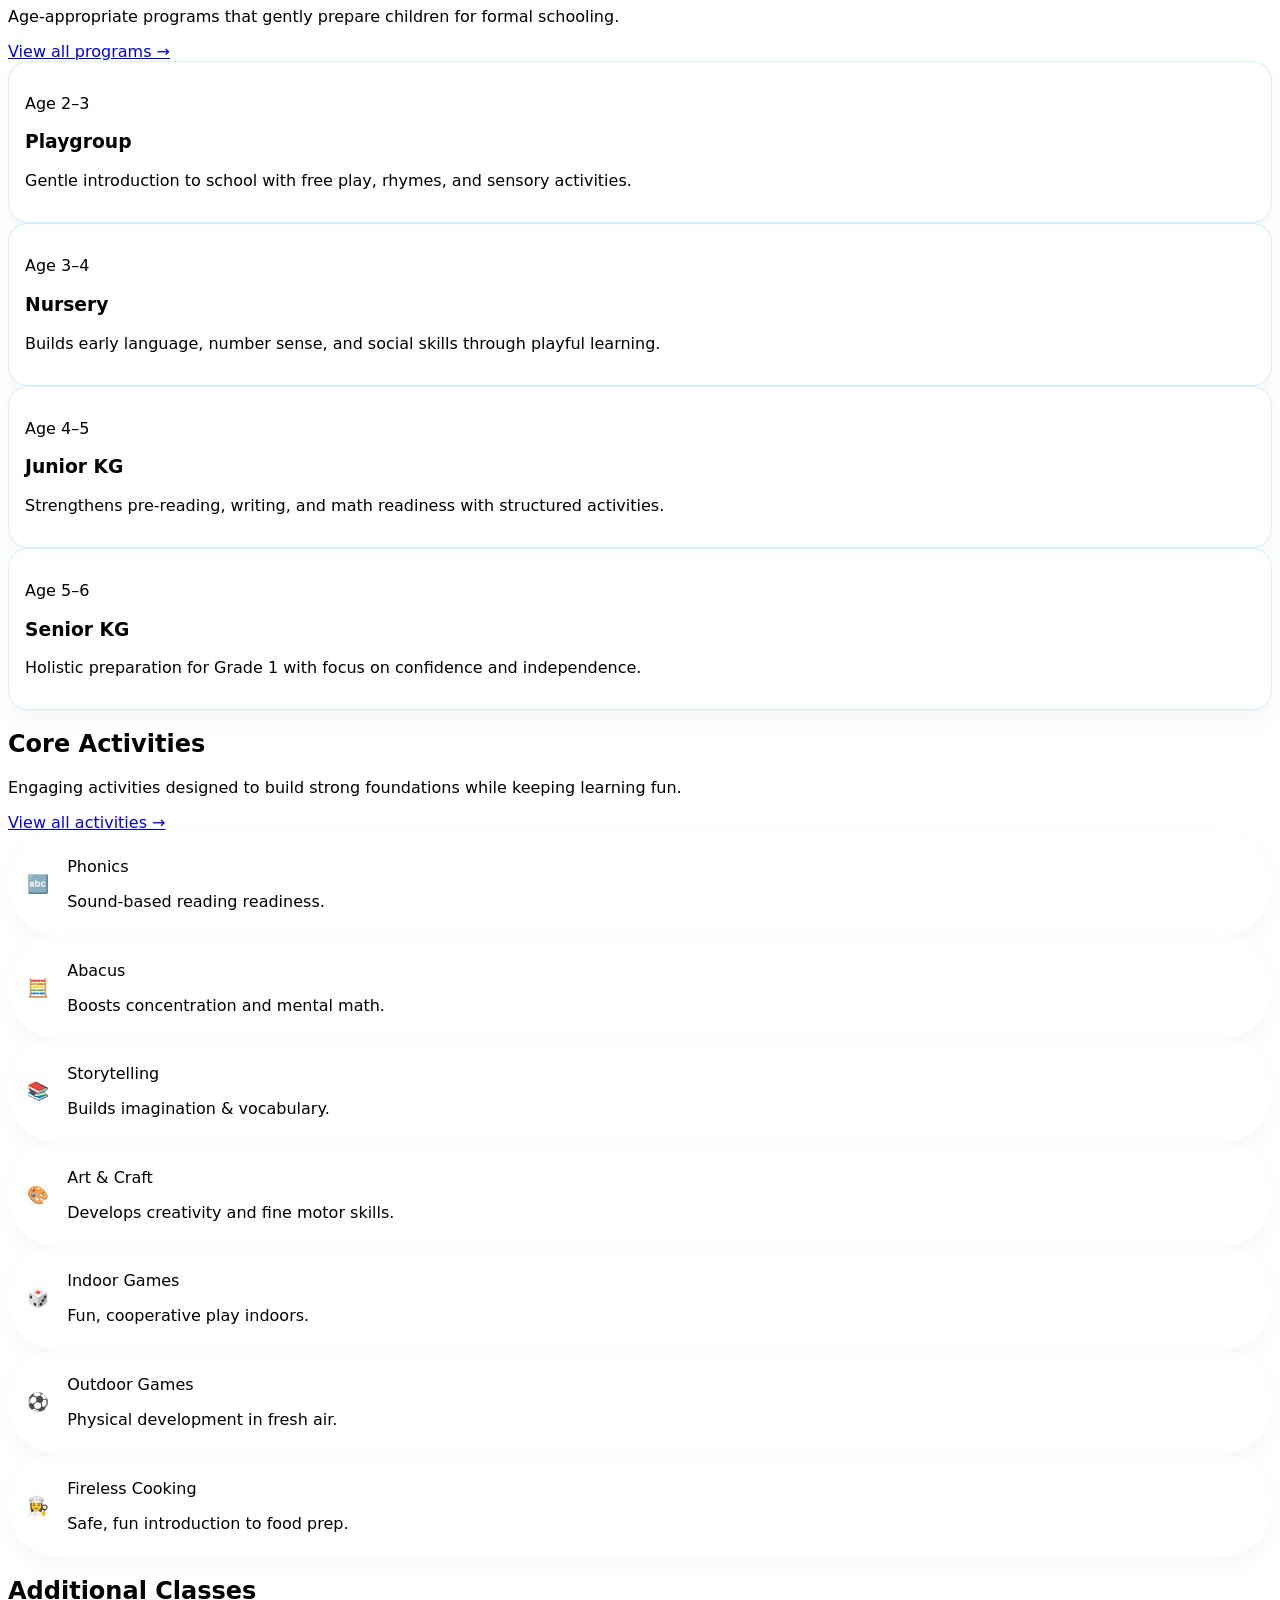
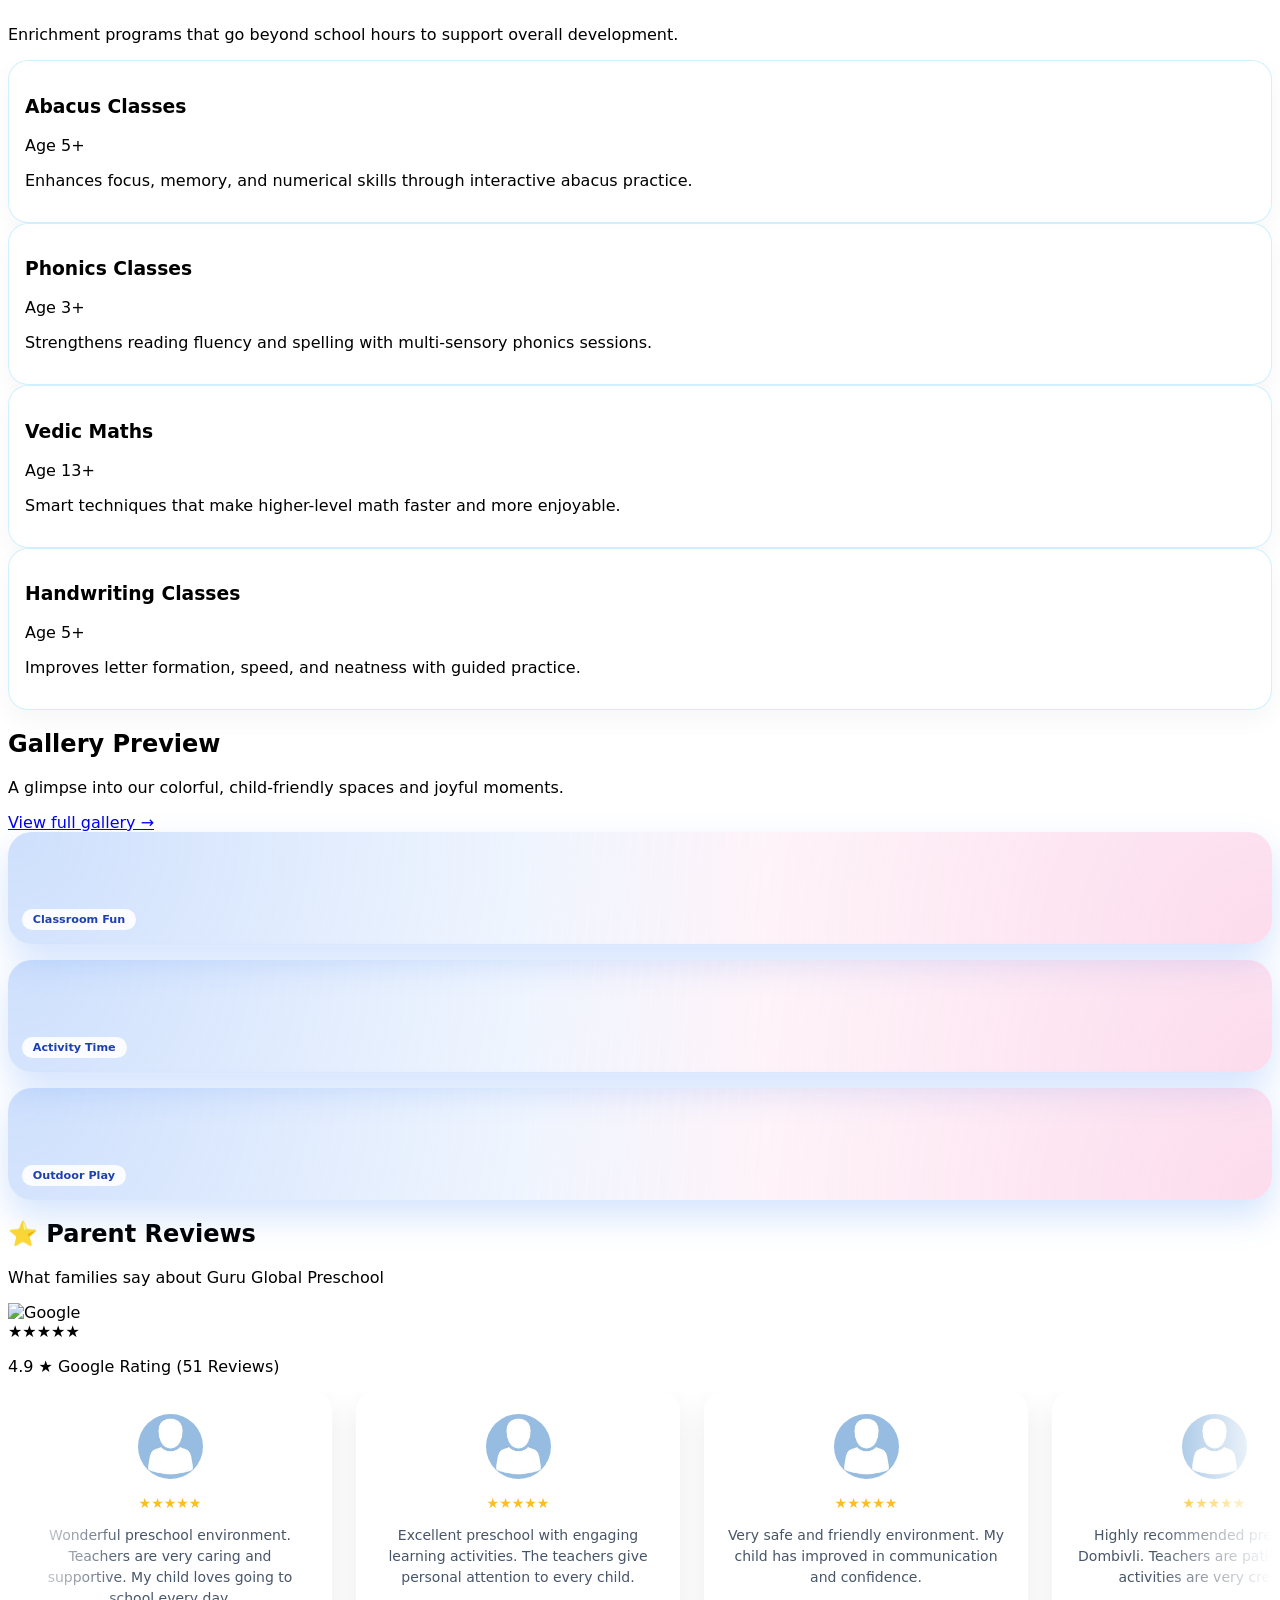
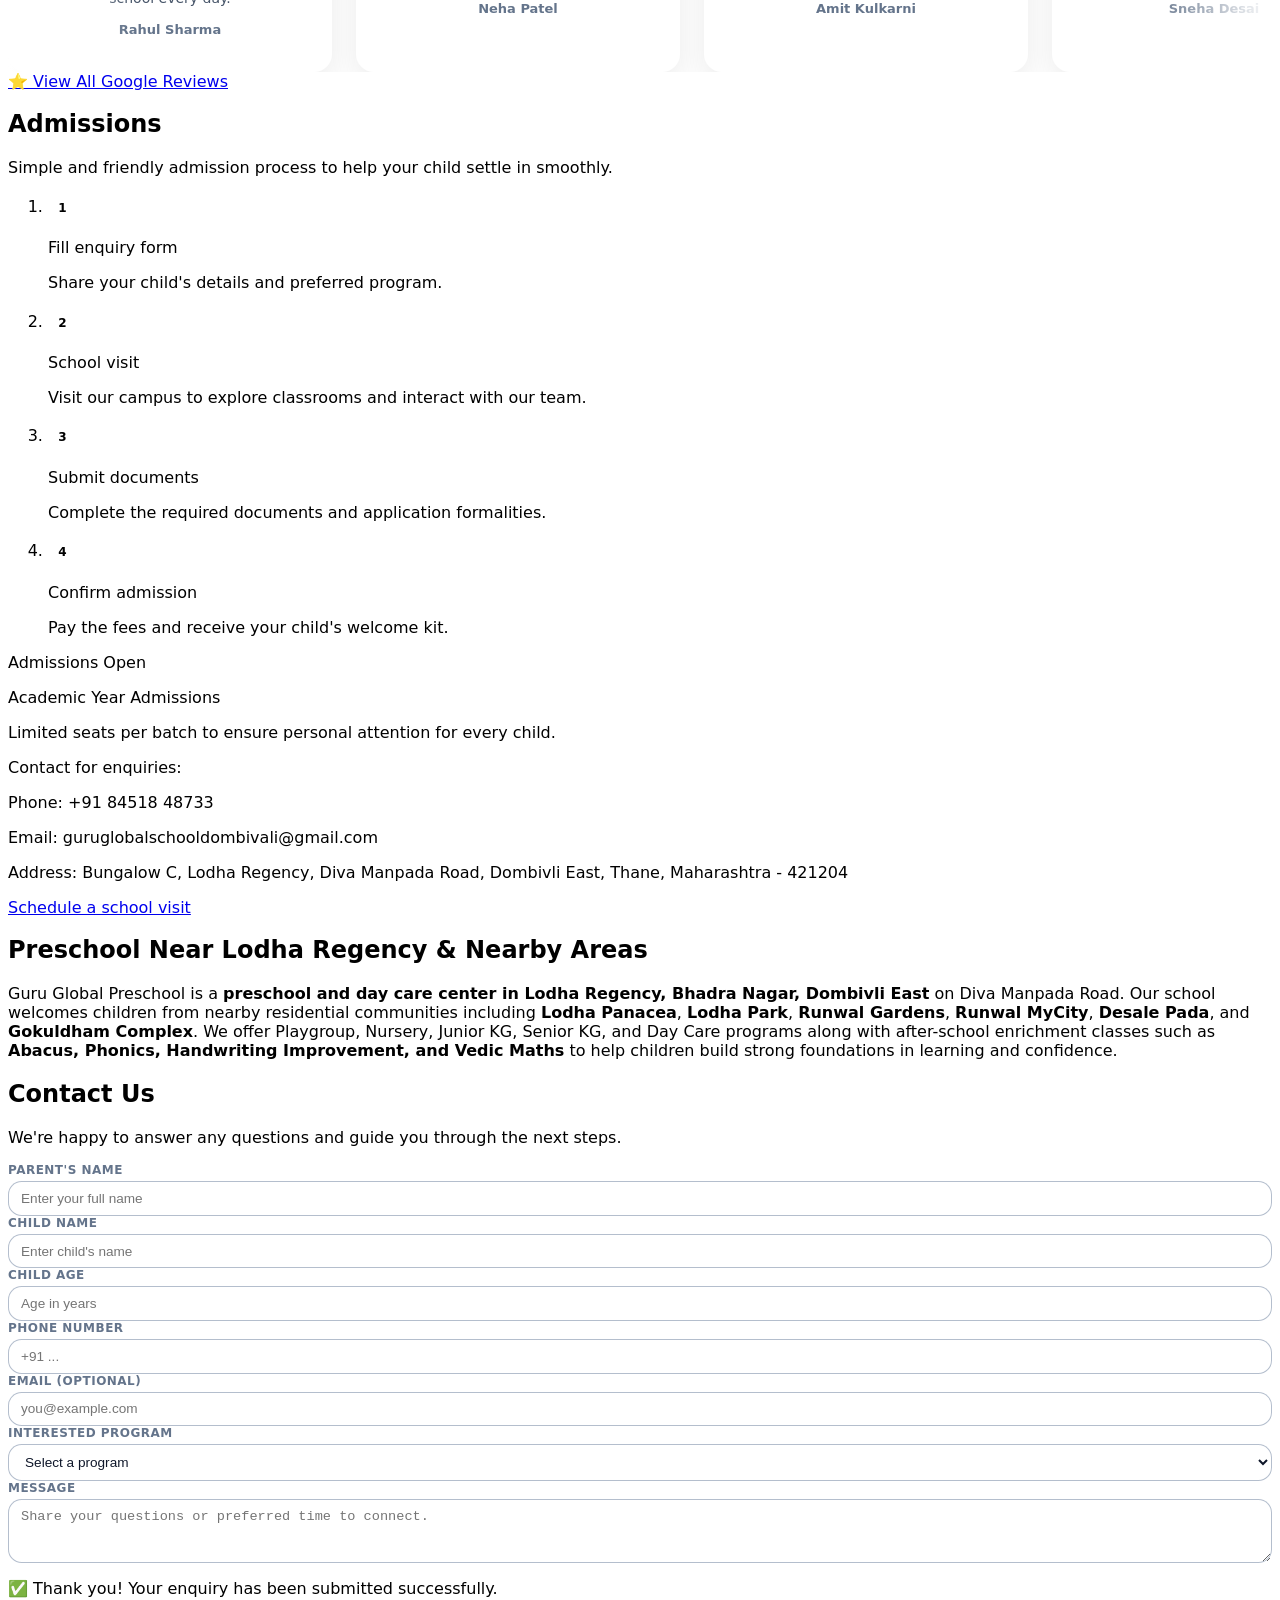
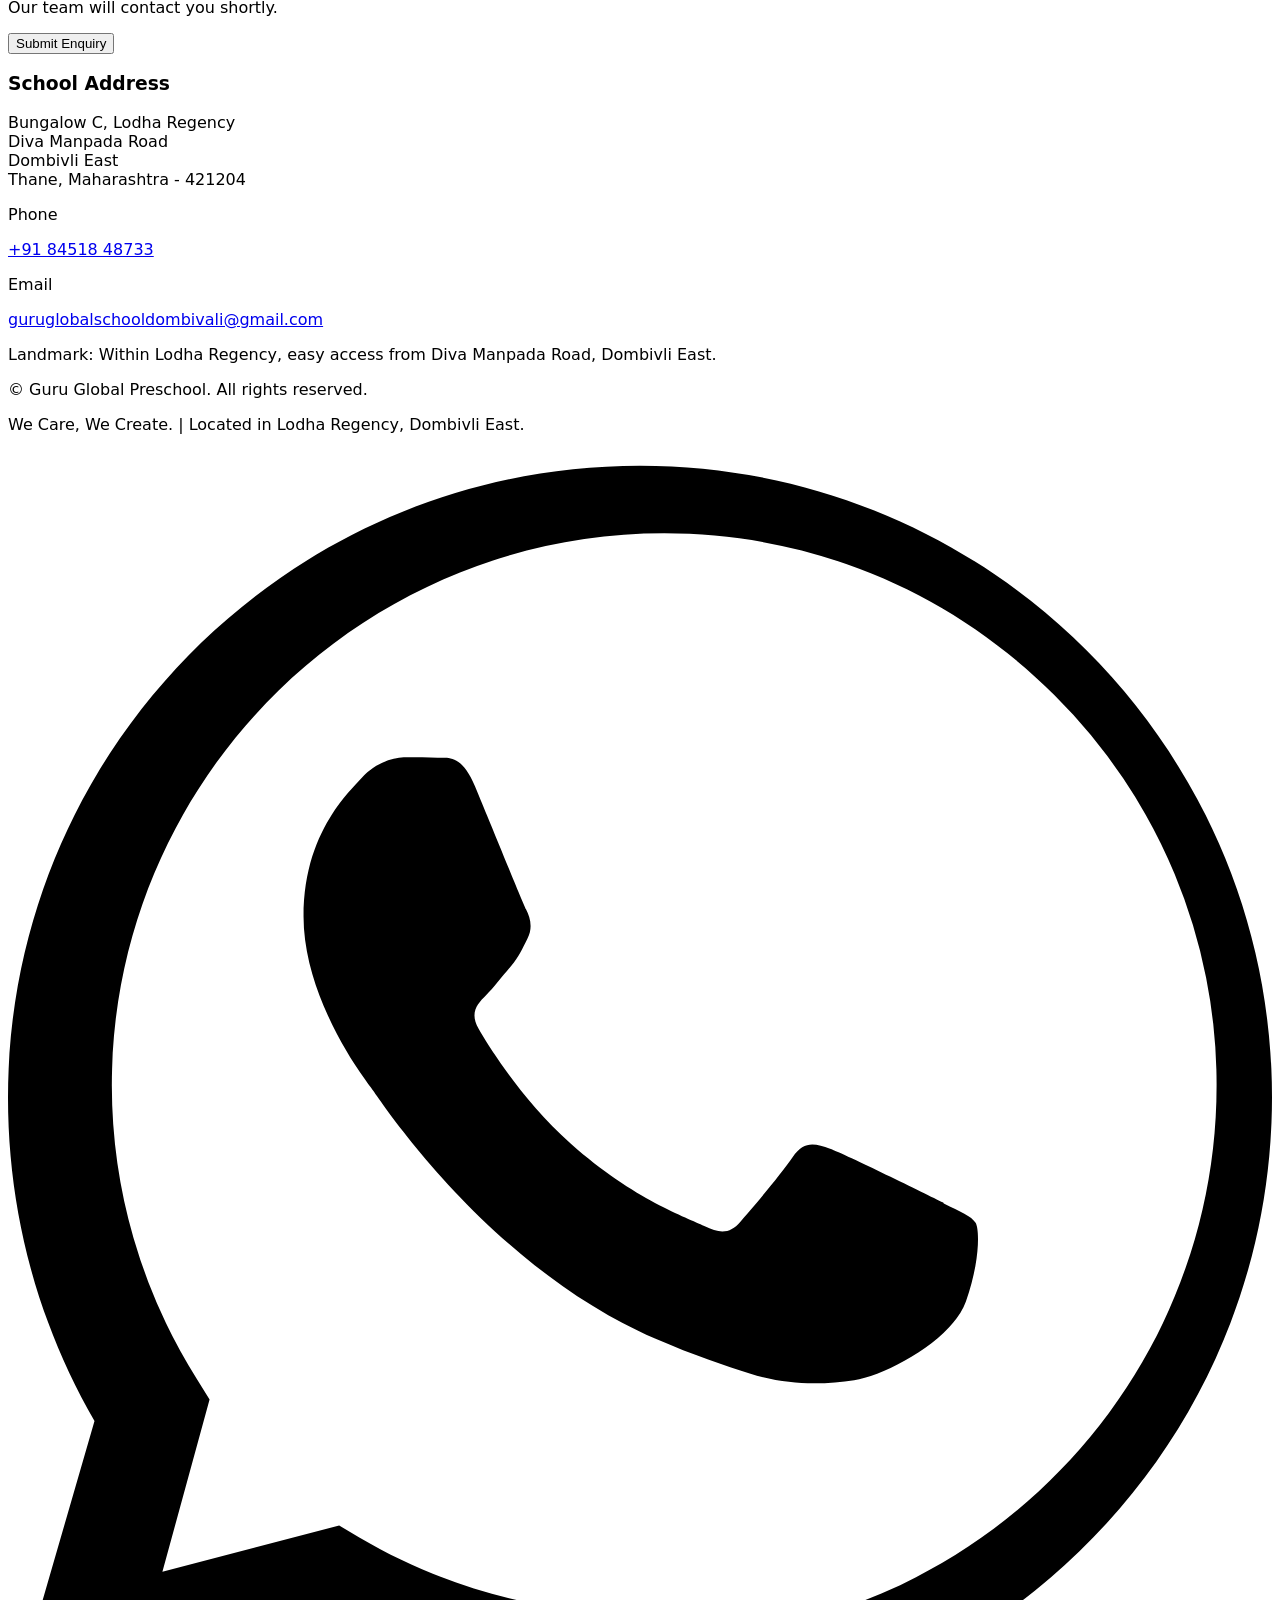
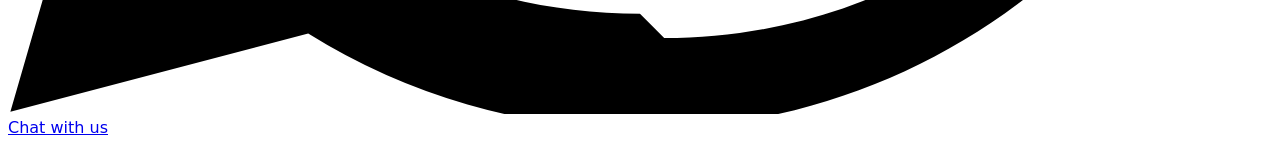
==== commit cfbf32b5: "Improved local SEO section for nearby societies" ====
--- a/index.html
+++ b/index.html
@@ -594,7 +594,26 @@
             </div>
           </div>
         </section>
-
+<!-- Nearby Areas Section -->
+
+<section class="scroll-mt-20 rounded-3xl bg-white/80 p-6 shadow-md shadow-sky-100 ring-1 ring-sky-100">
+
+  <h2 class="text-2xl font-extrabold text-slate-900">
+  Preschool Near Lodha Regency & Nearby Areas
+  </h2>
+  
+  <p class="mt-2 text-sm text-slate-700 leading-relaxed">
+    Guru Global Preschool is a <strong>preschool and day care center in Lodha Regency, Bhadra Nagar, Dombivli East</strong> on Diva Manpada Road. 
+    Our school welcomes children from nearby residential communities including 
+    <strong>Lodha Panacea</strong>, <strong>Lodha Park</strong>, <strong>Runwal Gardens</strong>, <strong>Runwal MyCity</strong>, 
+    <strong>Desale Pada</strong>, and <strong>Gokuldham Complex</strong>.
+    
+    We offer Playgroup, Nursery, Junior KG, Senior KG, and Day Care programs along with after-school enrichment 
+    classes such as <strong>Abacus, Phonics, Handwriting Improvement, and Vedic Maths</strong> to help children 
+    build strong foundations in learning and confidence.
+    </p>
+  
+  </section>
         <!-- Contact Section -->
         <section id="contact" class="scroll-mt-20">
           <div class="grid gap-6 md:grid-cols-[minmax(0,1.2fr)_minmax(0,1fr)]">
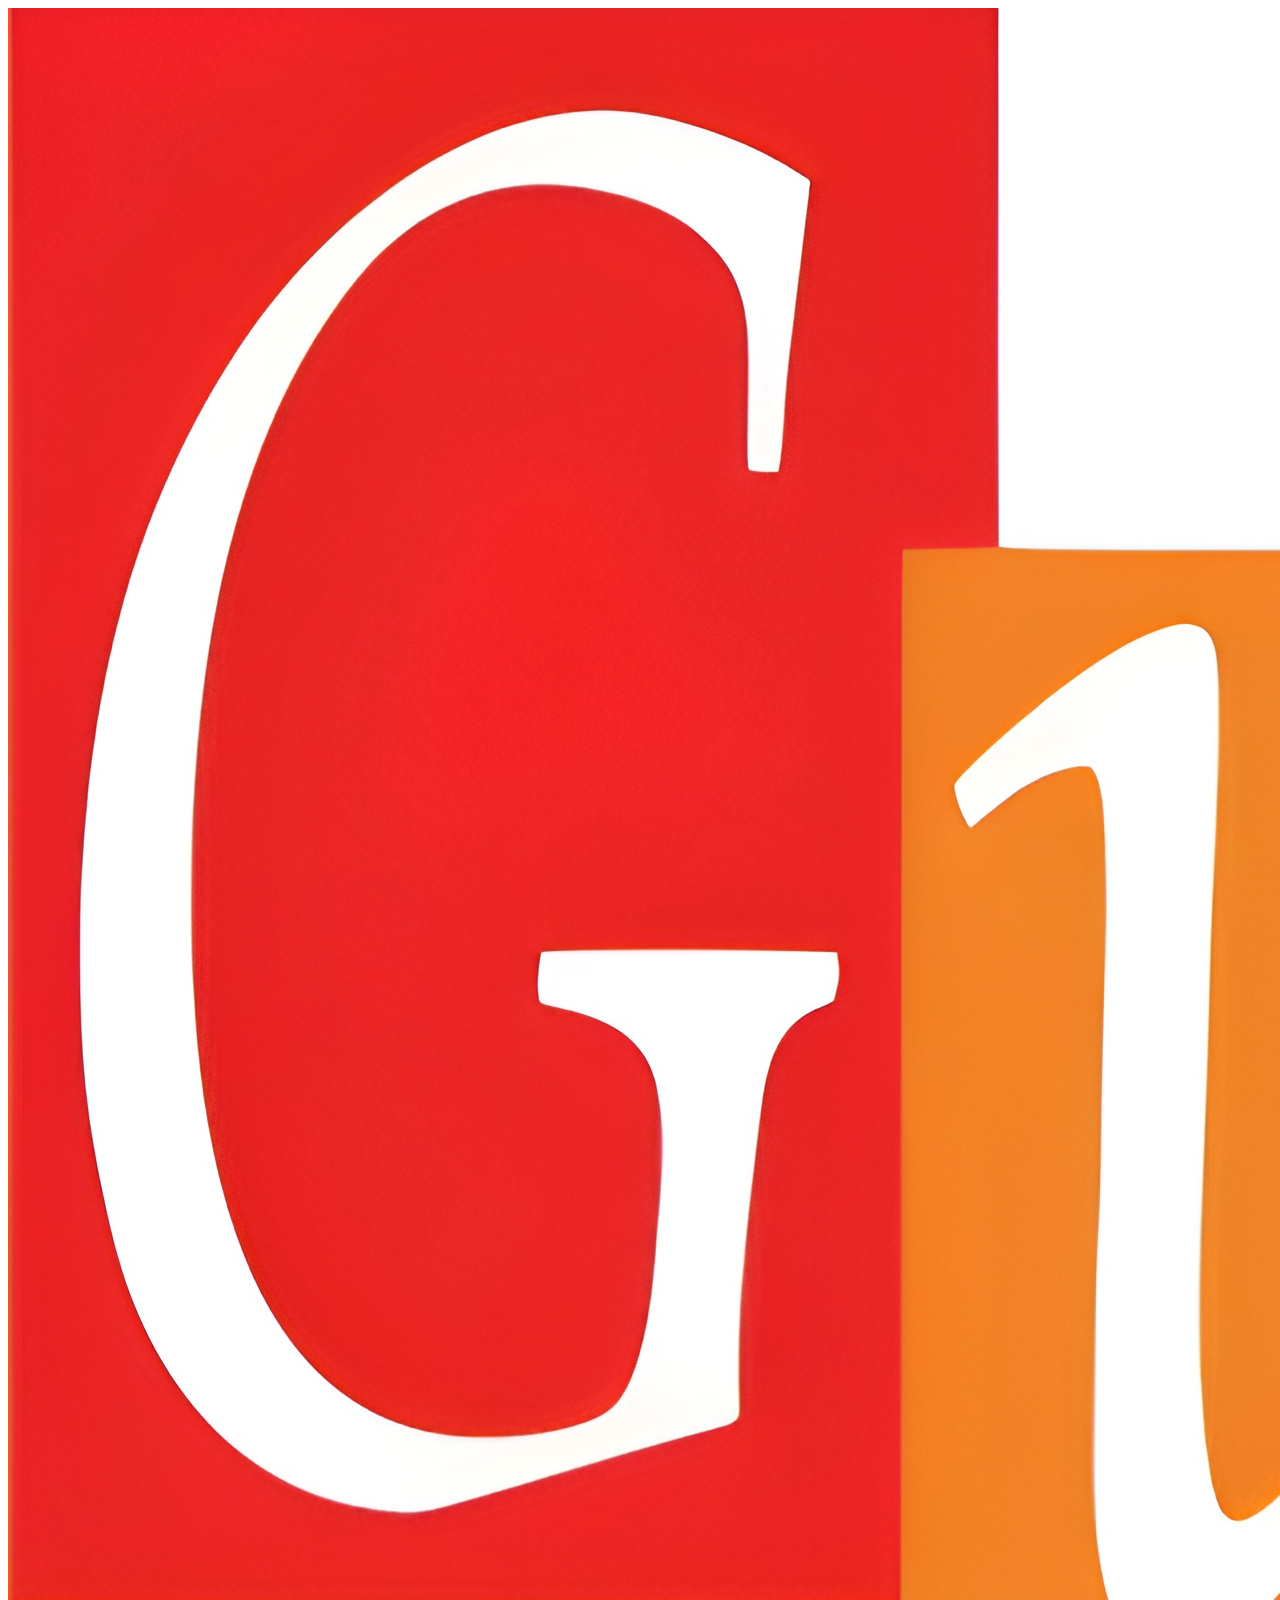
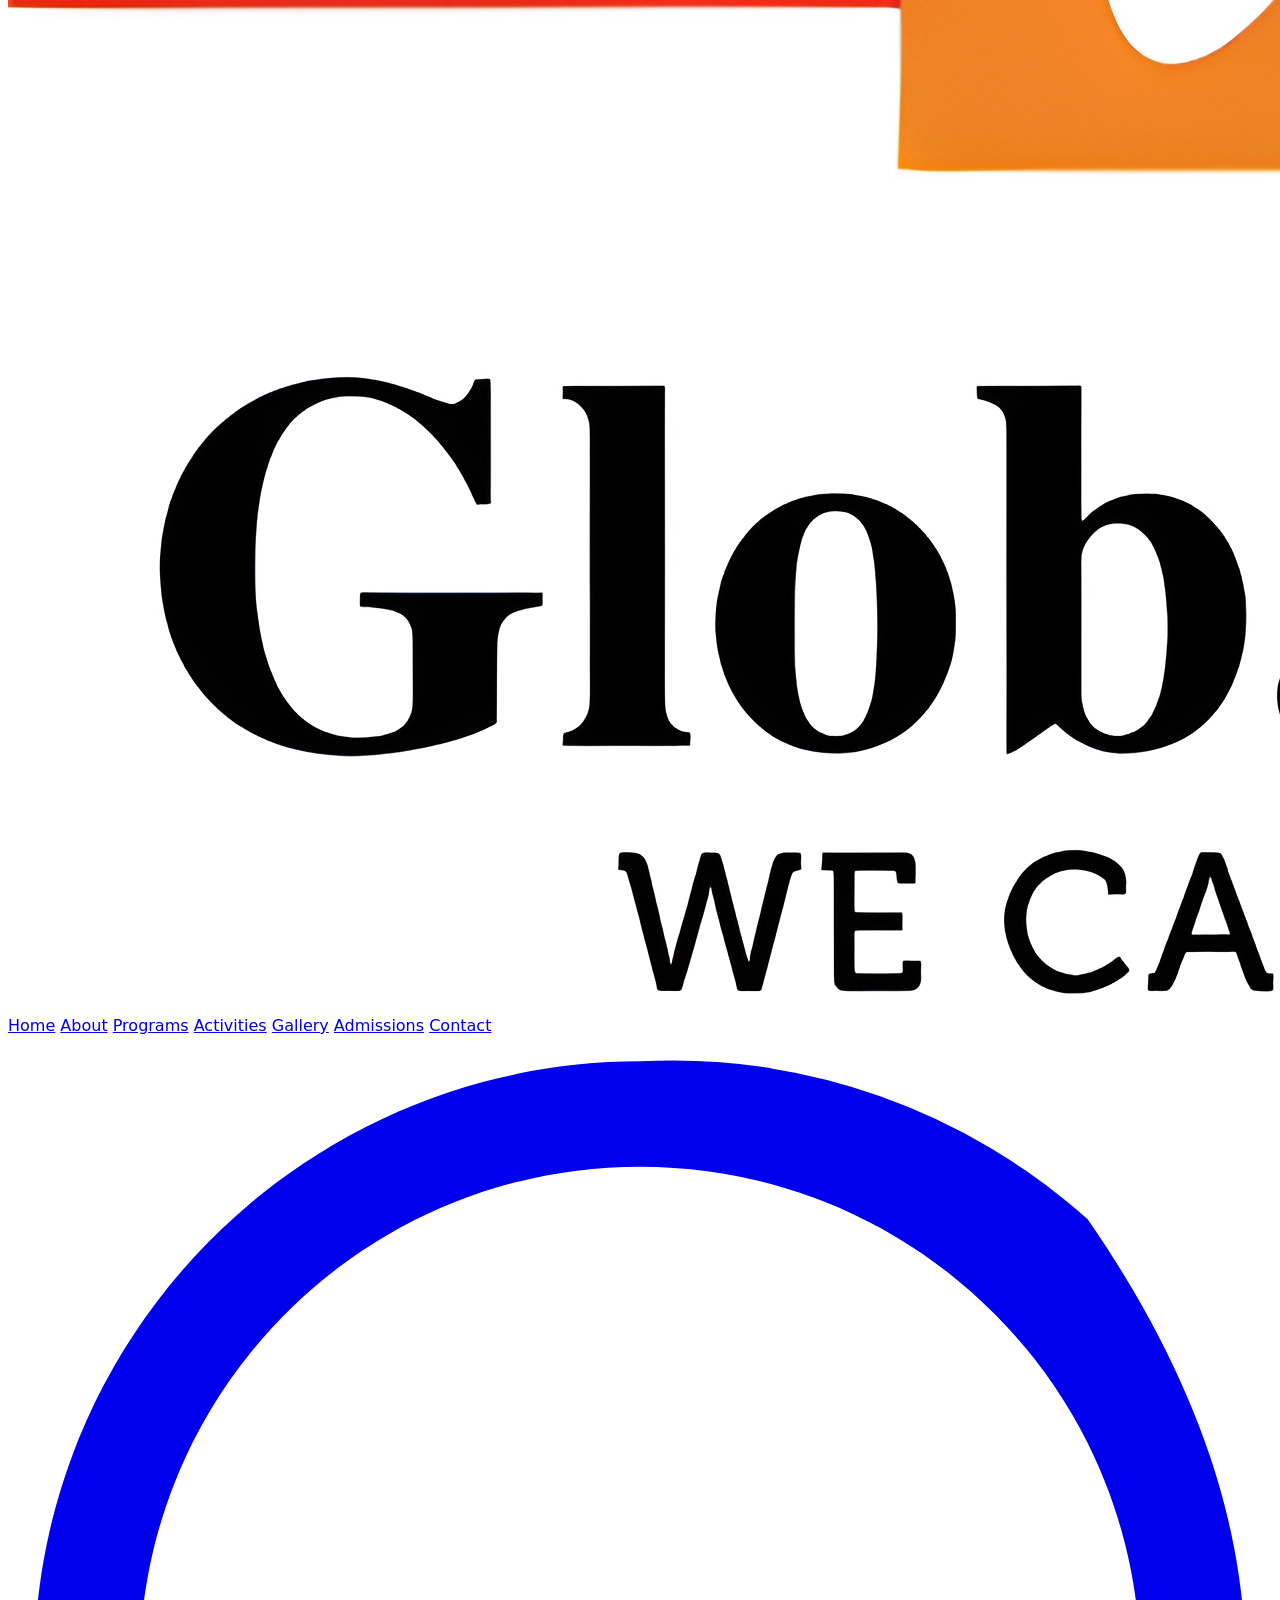
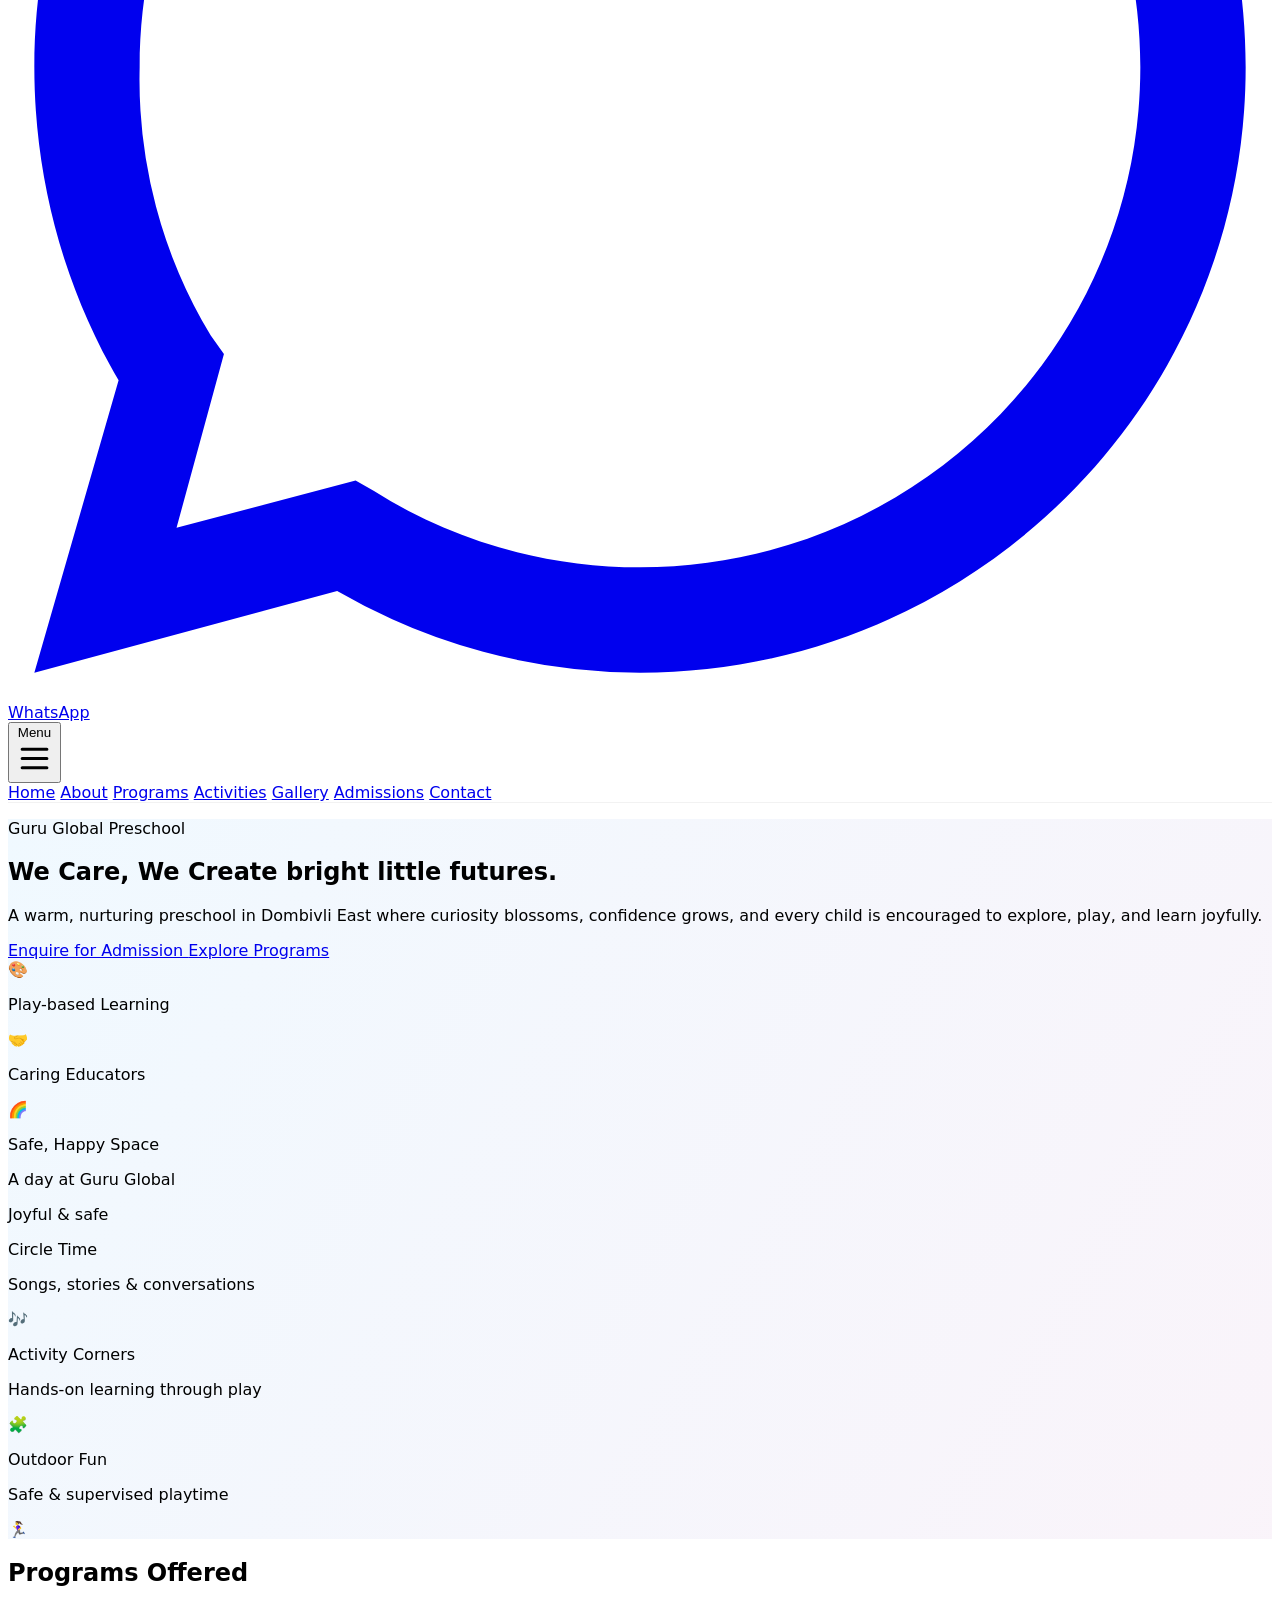
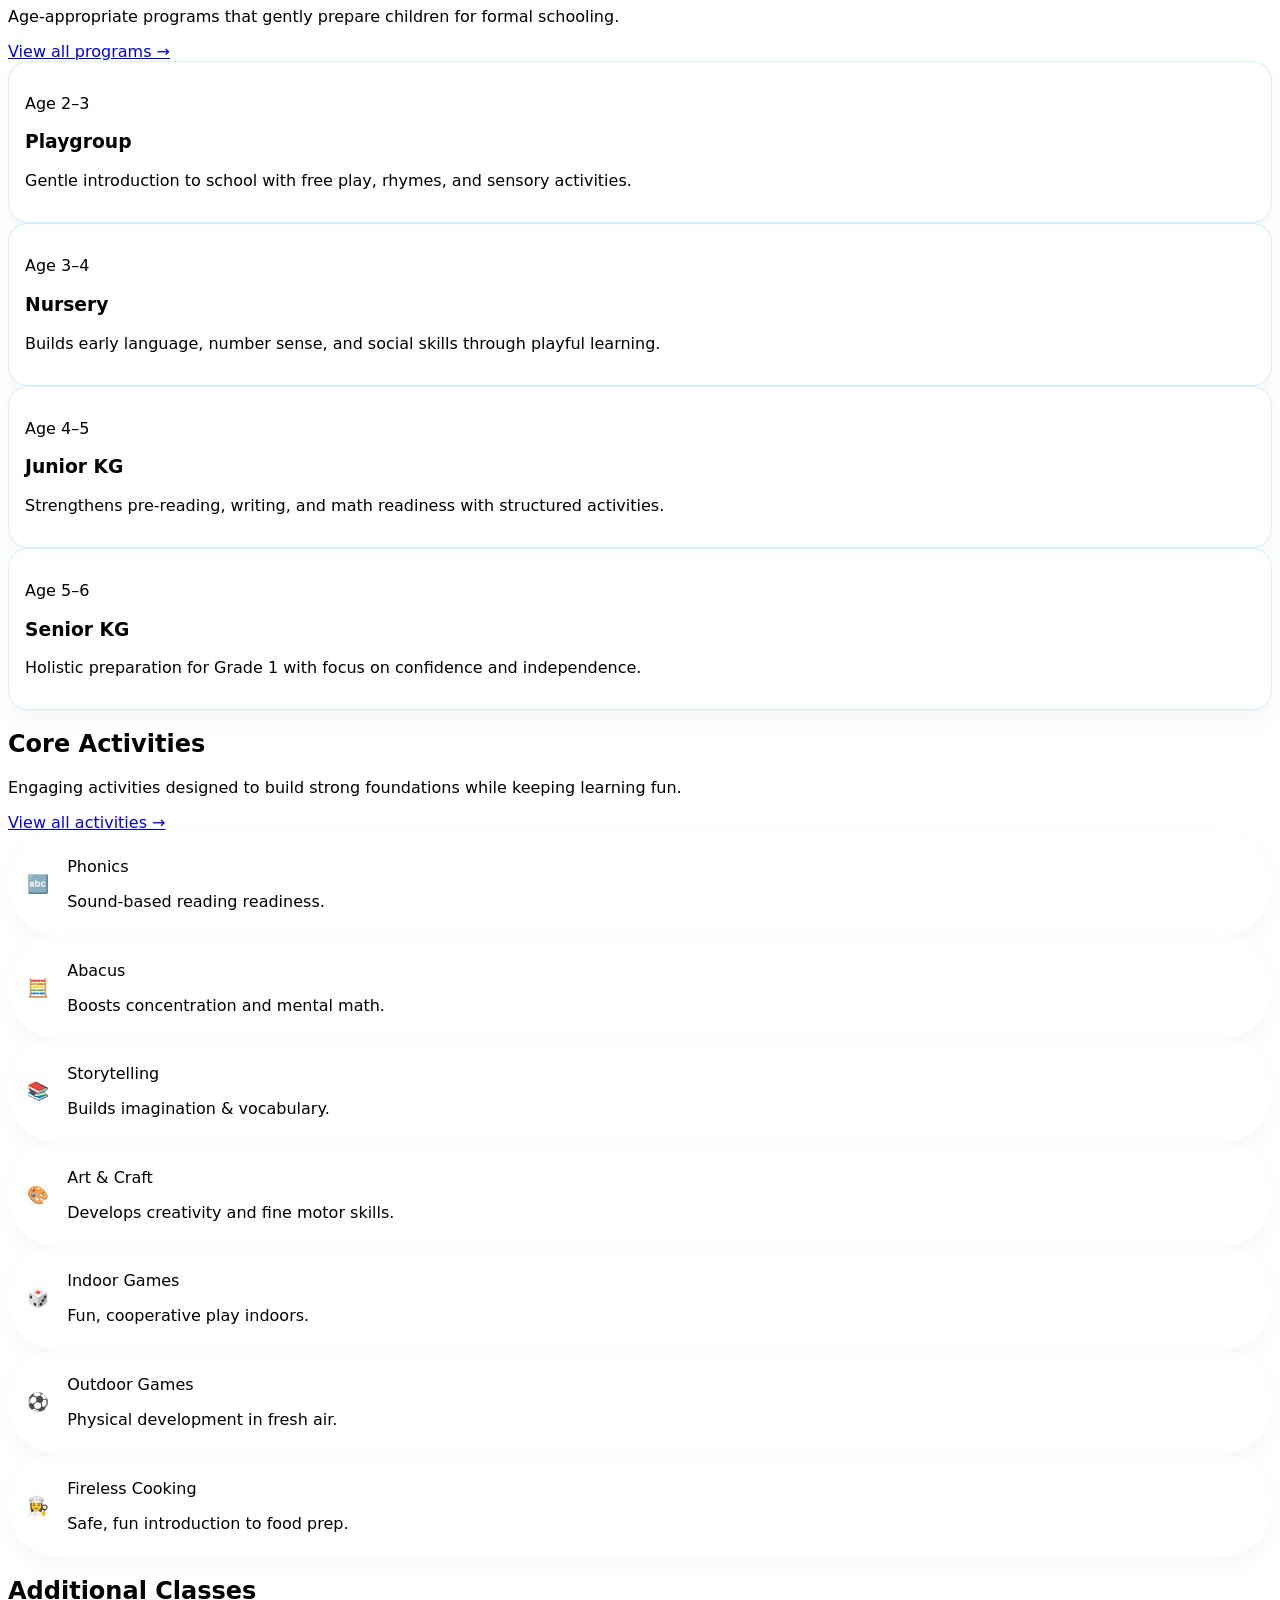
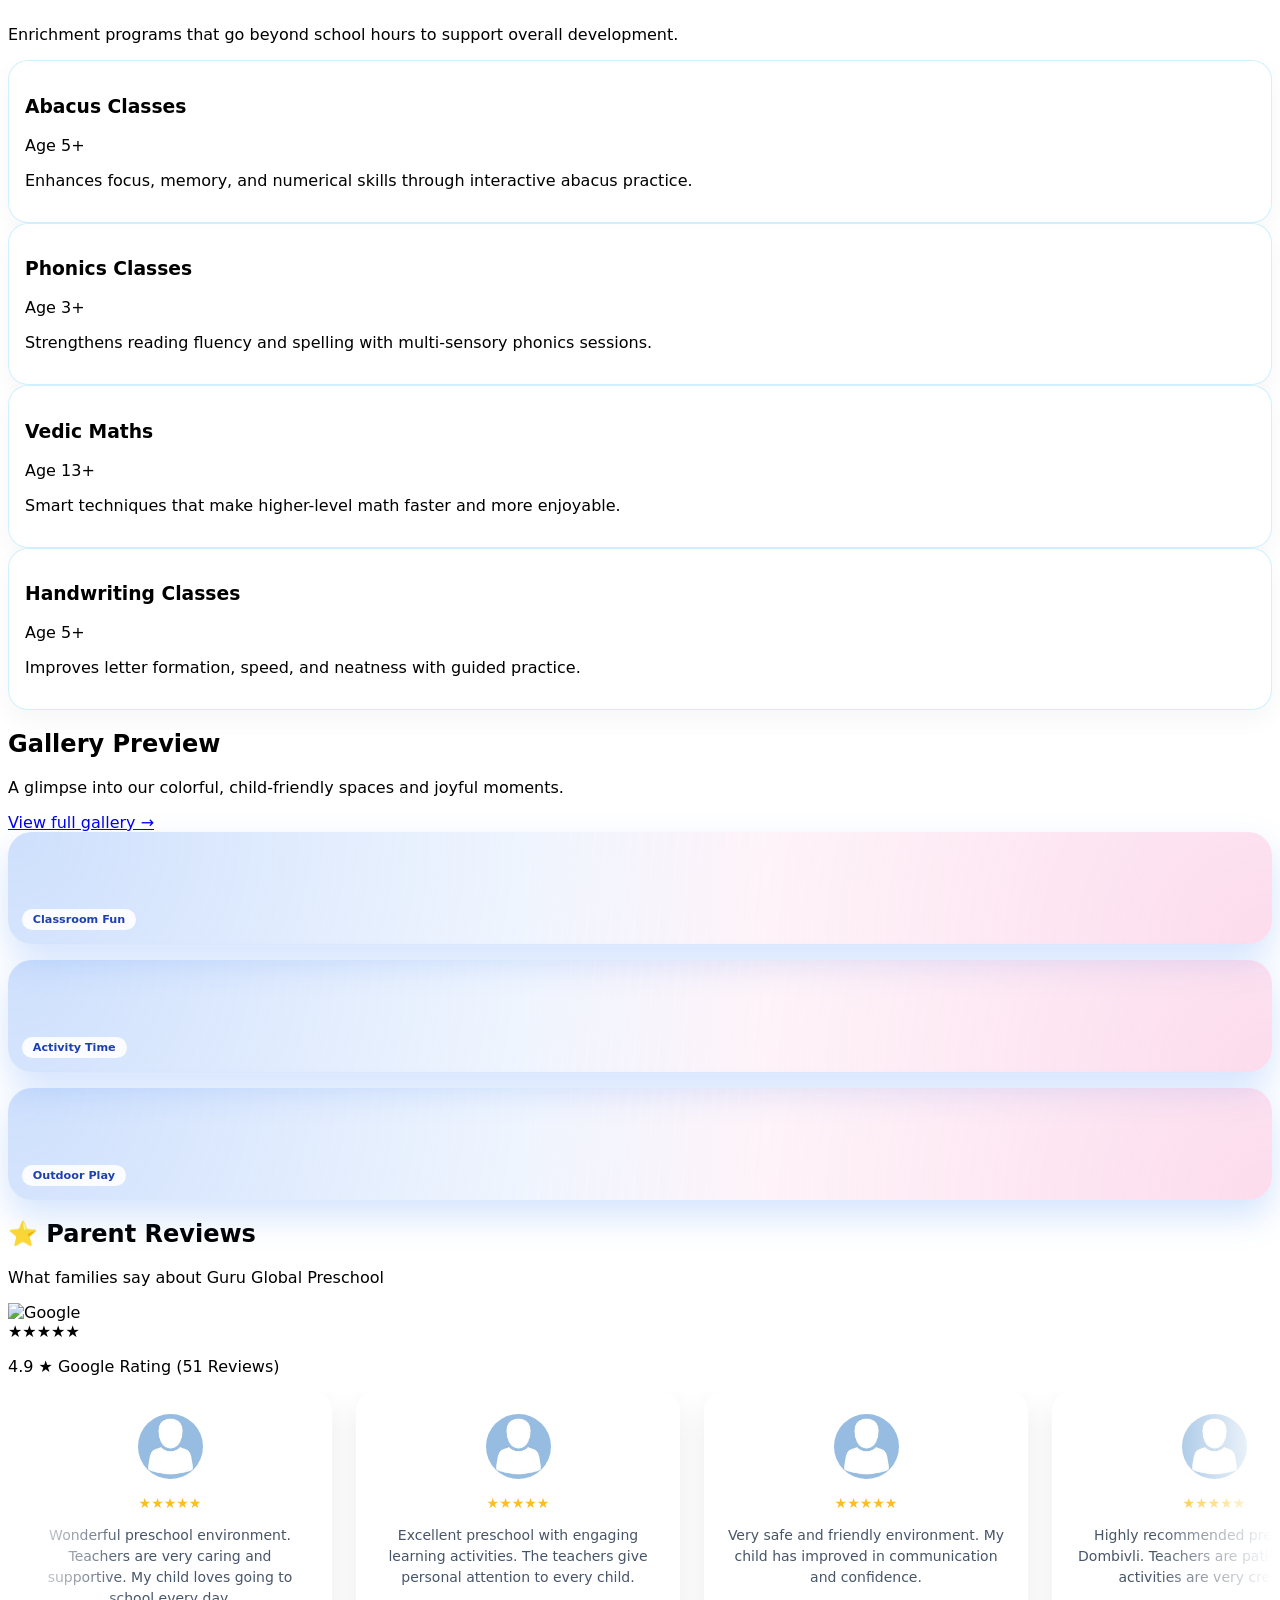
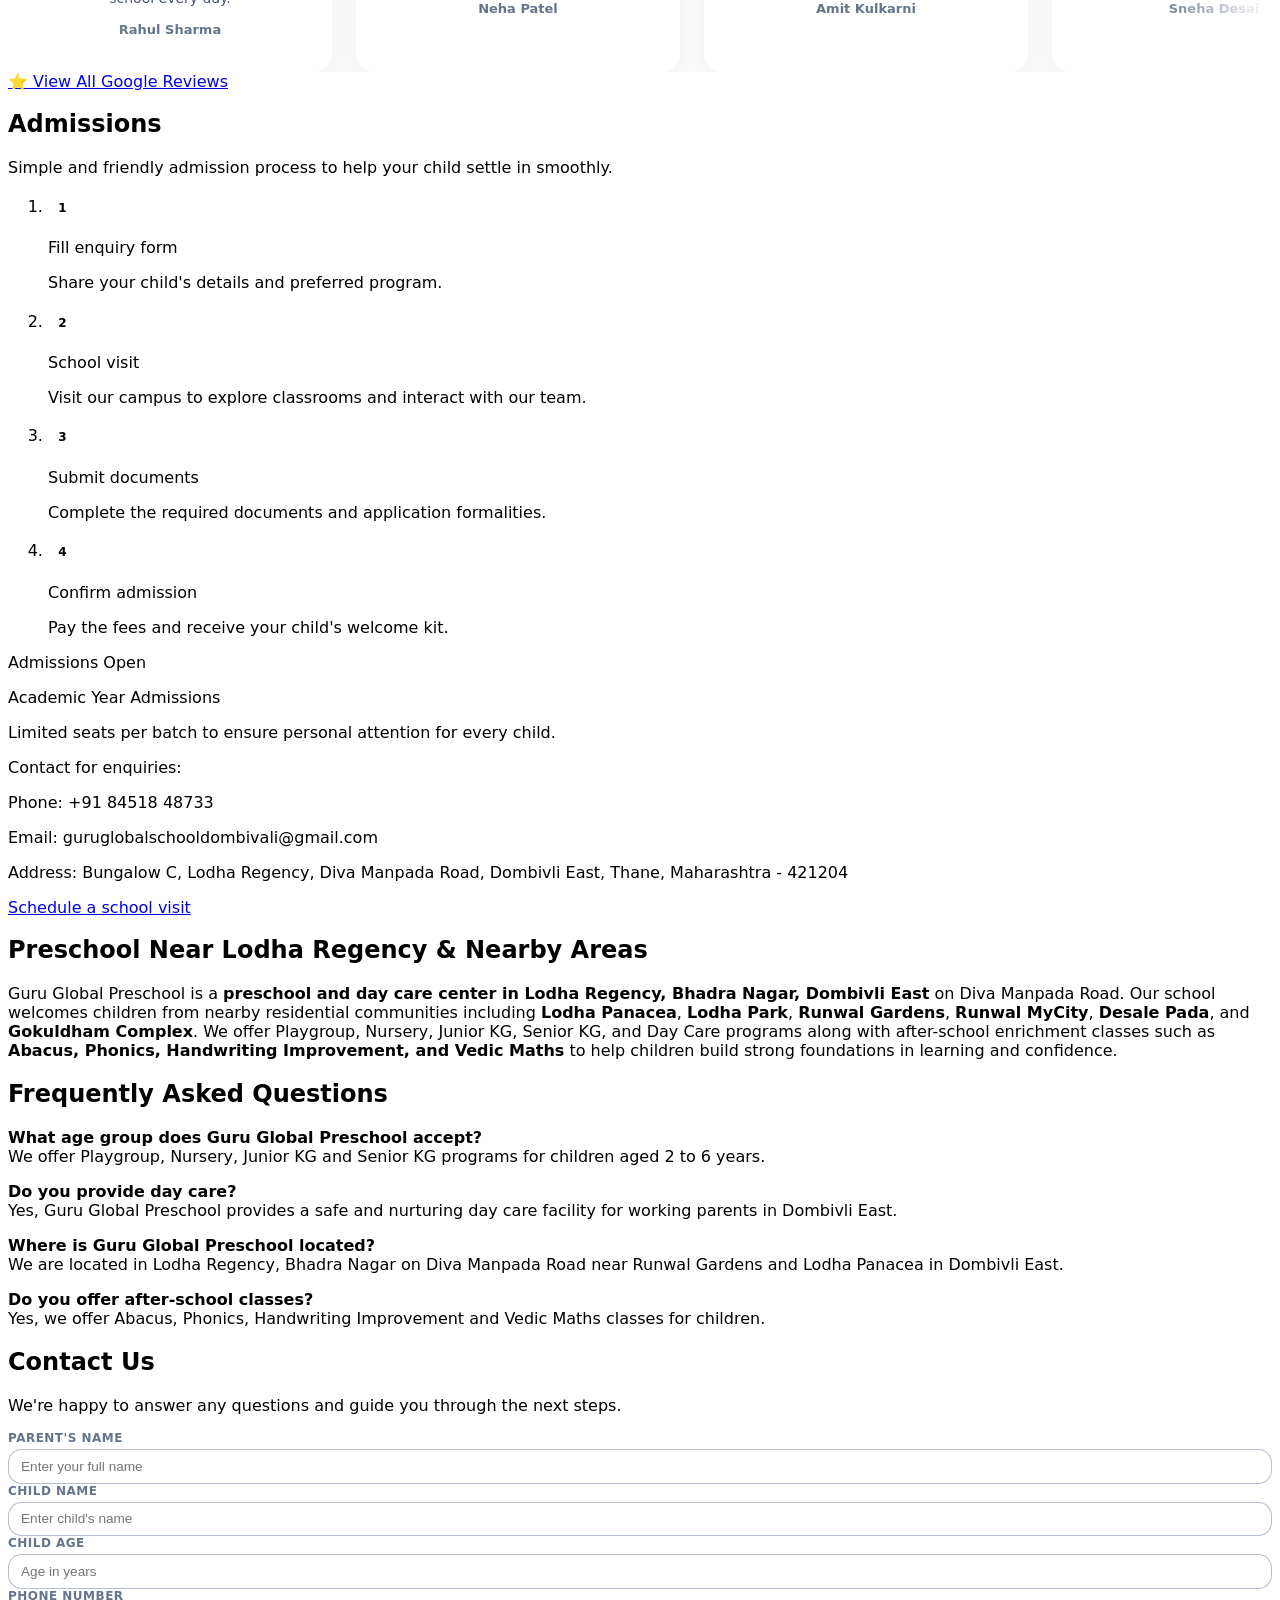
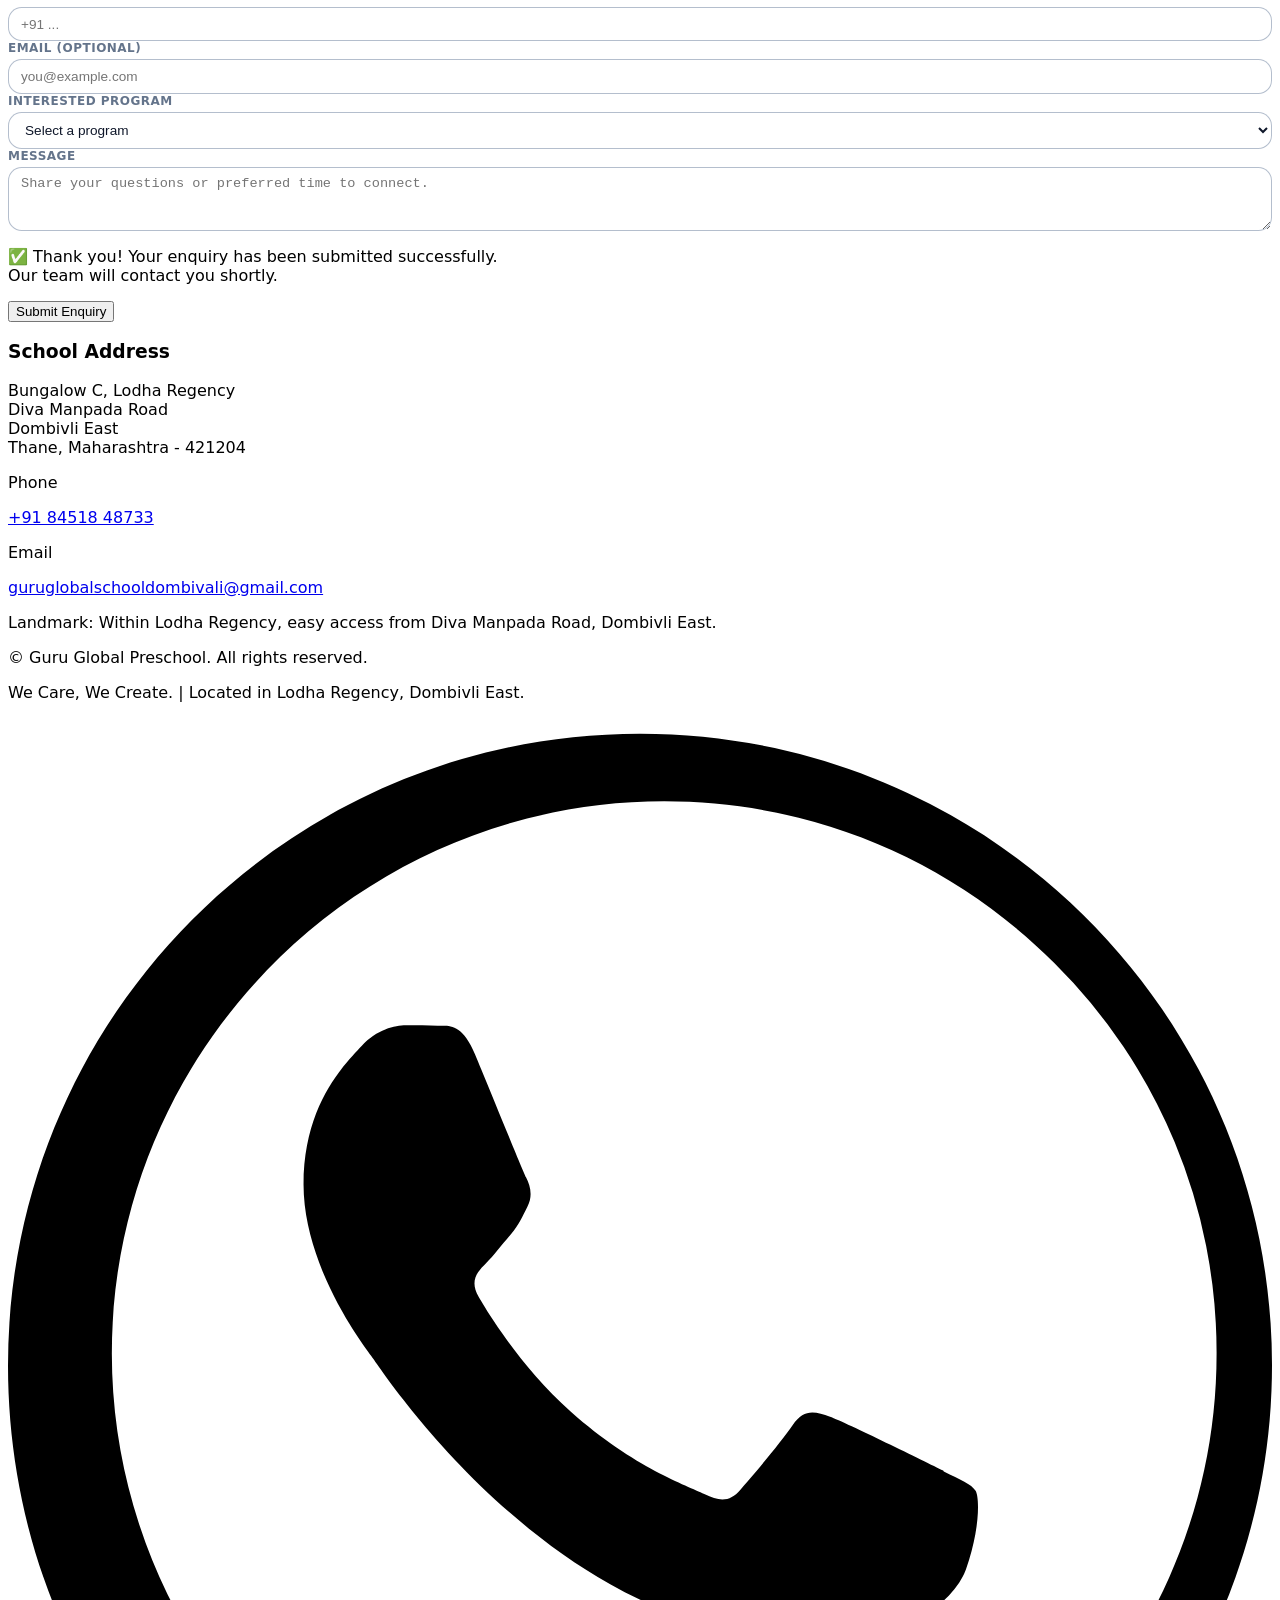
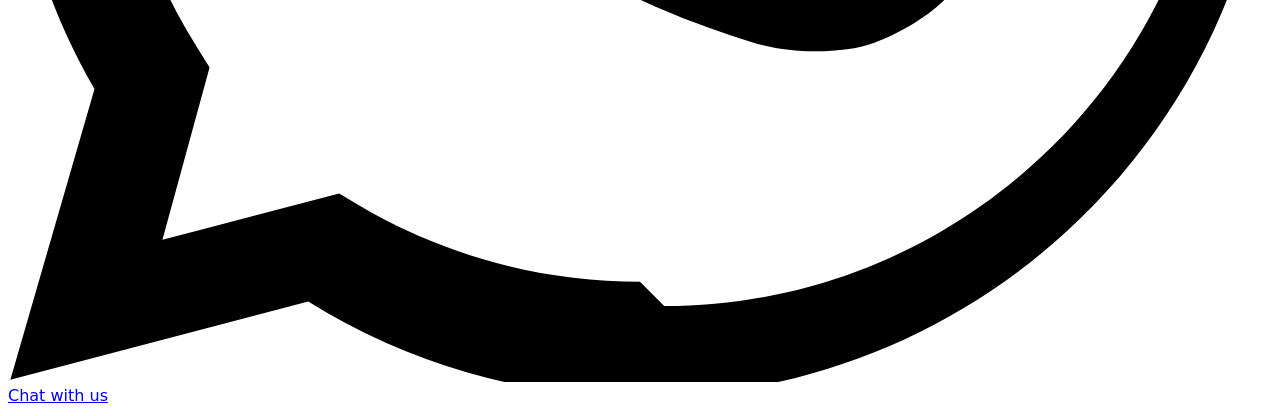
==== commit dd73de6f: "Added FAQ section and schema for SEO" ====
--- a/index.html
+++ b/index.html
@@ -3,14 +3,70 @@
   <head>
     <meta charset="UTF-8" />
     <meta name="viewport" content="width=device-width, initial-scale=1.0" />
-    <title>Guru Global Preschool | Home</title>
+    <title>Best Preschool & Day Care in Dombivli East | Guru Global Preschool</title>
     <meta
-      name="description"
-      content="Guru Global Preschool in Dombivli East – We Care, We Create. Nurturing early learners through joyful programs and engaging activities."
+    name="description"
+    content="Guru Global Preschool is a playgroup, nursery, kindergarten and day care center in Lodha Regency, Dombivli East near Runwal Gardens and Lodha Panacea offering phonics, abacus, handwriting and activity-based learning for children."
     />
+    <!-- Open Graph / WhatsApp Preview -->
+
+<meta property="og:title" content="Best Preschool & Day Care in Dombivli East | Guru Global Preschool">
+
+<meta property="og:description" content="Guru Global Preschool is a playgroup, nursery, kindergarten and day care center in Lodha Regency, Dombivli East near Runwal Gardens offering phonics, abacus and activity-based learning.">
+
+<meta property="og:image" content="https://ggpreschool.in/images/logo.jpg">
+
+<meta property="og:url" content="https://ggpreschool.in">
+
+<meta property="og:type" content="website">
     <!-- TailwindCSS CDN -->
     <script src="https://cdn.tailwindcss.com"></script>
     <link rel="stylesheet" href="css/styles.css" />
+    <script type="application/ld+json">
+      {
+      "@context": "https://schema.org",
+      "@type": "FAQPage",
+      "mainEntity": [
+      
+      {
+      "@type": "Question",
+      "name": "What age group does Guru Global Preschool accept?",
+      "acceptedAnswer": {
+      "@type": "Answer",
+      "text": "Guru Global Preschool offers Playgroup, Nursery, Junior KG and Senior KG programs for children aged 2 to 6 years."
+      }
+      },
+      
+      {
+      "@type": "Question",
+      "name": "Do you provide day care in Dombivli East?",
+      "acceptedAnswer": {
+      "@type": "Answer",
+      "text": "Yes, Guru Global Preschool provides a safe and nurturing day care facility for working parents in Dombivli East."
+      }
+      },
+      
+      {
+      "@type": "Question",
+      "name": "Where is Guru Global Preschool located?",
+      "acceptedAnswer": {
+      "@type": "Answer",
+      "text": "Guru Global Preschool is located in Lodha Regency, Bhadra Nagar on Diva Manpada Road near Runwal Gardens and Lodha Panacea in Dombivli East."
+      }
+      },
+      
+      {
+      "@type": "Question",
+      "name": "Do you offer after school classes?",
+      "acceptedAnswer": {
+      "@type": "Answer",
+      "text": "Yes, Guru Global Preschool offers Abacus, Phonics, Handwriting Improvement and Vedic Maths classes."
+      }
+      }
+      
+      ]
+      }
+      </script>
   </head>
   <body class="min-h-screen bg-gradient-to-b from-sky-50 via-pink-50 to-yellow-50 text-slate-800">
     <!-- Site Wrapper -->
@@ -612,6 +668,31 @@
     classes such as <strong>Abacus, Phonics, Handwriting Improvement, and Vedic Maths</strong> to help children 
     build strong foundations in learning and confidence.
     </p>
+  
+  </section>
+  <!-- FAQ Section -->
+
+<section class="scroll-mt-20 rounded-3xl bg-white/80 p-6 shadow-md shadow-sky-100 ring-1 ring-sky-100">
+
+  <h2 class="text-2xl font-extrabold text-slate-900">
+  Frequently Asked Questions
+  </h2>
+  
+  <div class="mt-4 space-y-4 text-slate-700">
+  
+  <p><strong>What age group does Guru Global Preschool accept?</strong><br>
+  We offer Playgroup, Nursery, Junior KG and Senior KG programs for children aged 2 to 6 years.</p>
+  
+  <p><strong>Do you provide day care?</strong><br>
+  Yes, Guru Global Preschool provides a safe and nurturing day care facility for working parents in Dombivli East.</p>
+  
+  <p><strong>Where is Guru Global Preschool located?</strong><br>
+  We are located in Lodha Regency, Bhadra Nagar on Diva Manpada Road near Runwal Gardens and Lodha Panacea in Dombivli East.</p>
+  
+  <p><strong>Do you offer after-school classes?</strong><br>
+  Yes, we offer Abacus, Phonics, Handwriting Improvement and Vedic Maths classes for children.</p>
+  
+  </div>
   
   </section>
         <!-- Contact Section -->
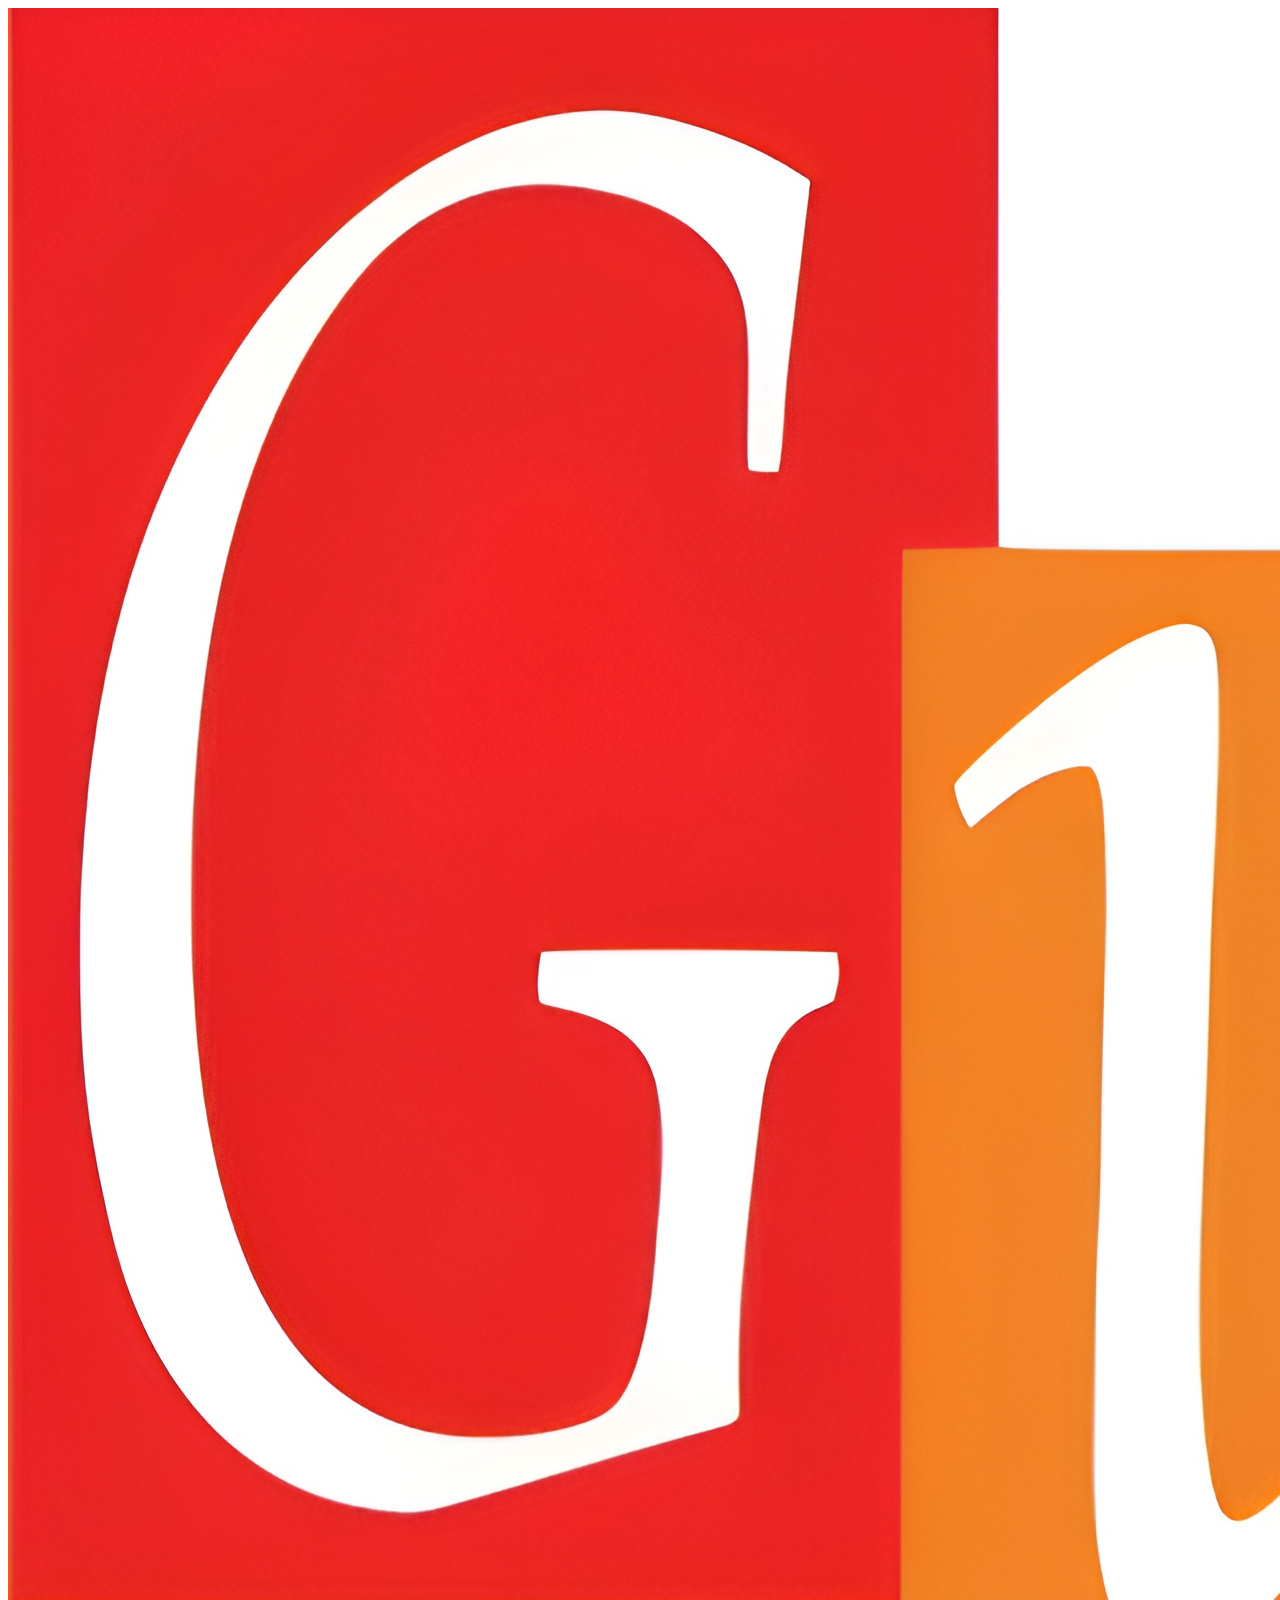
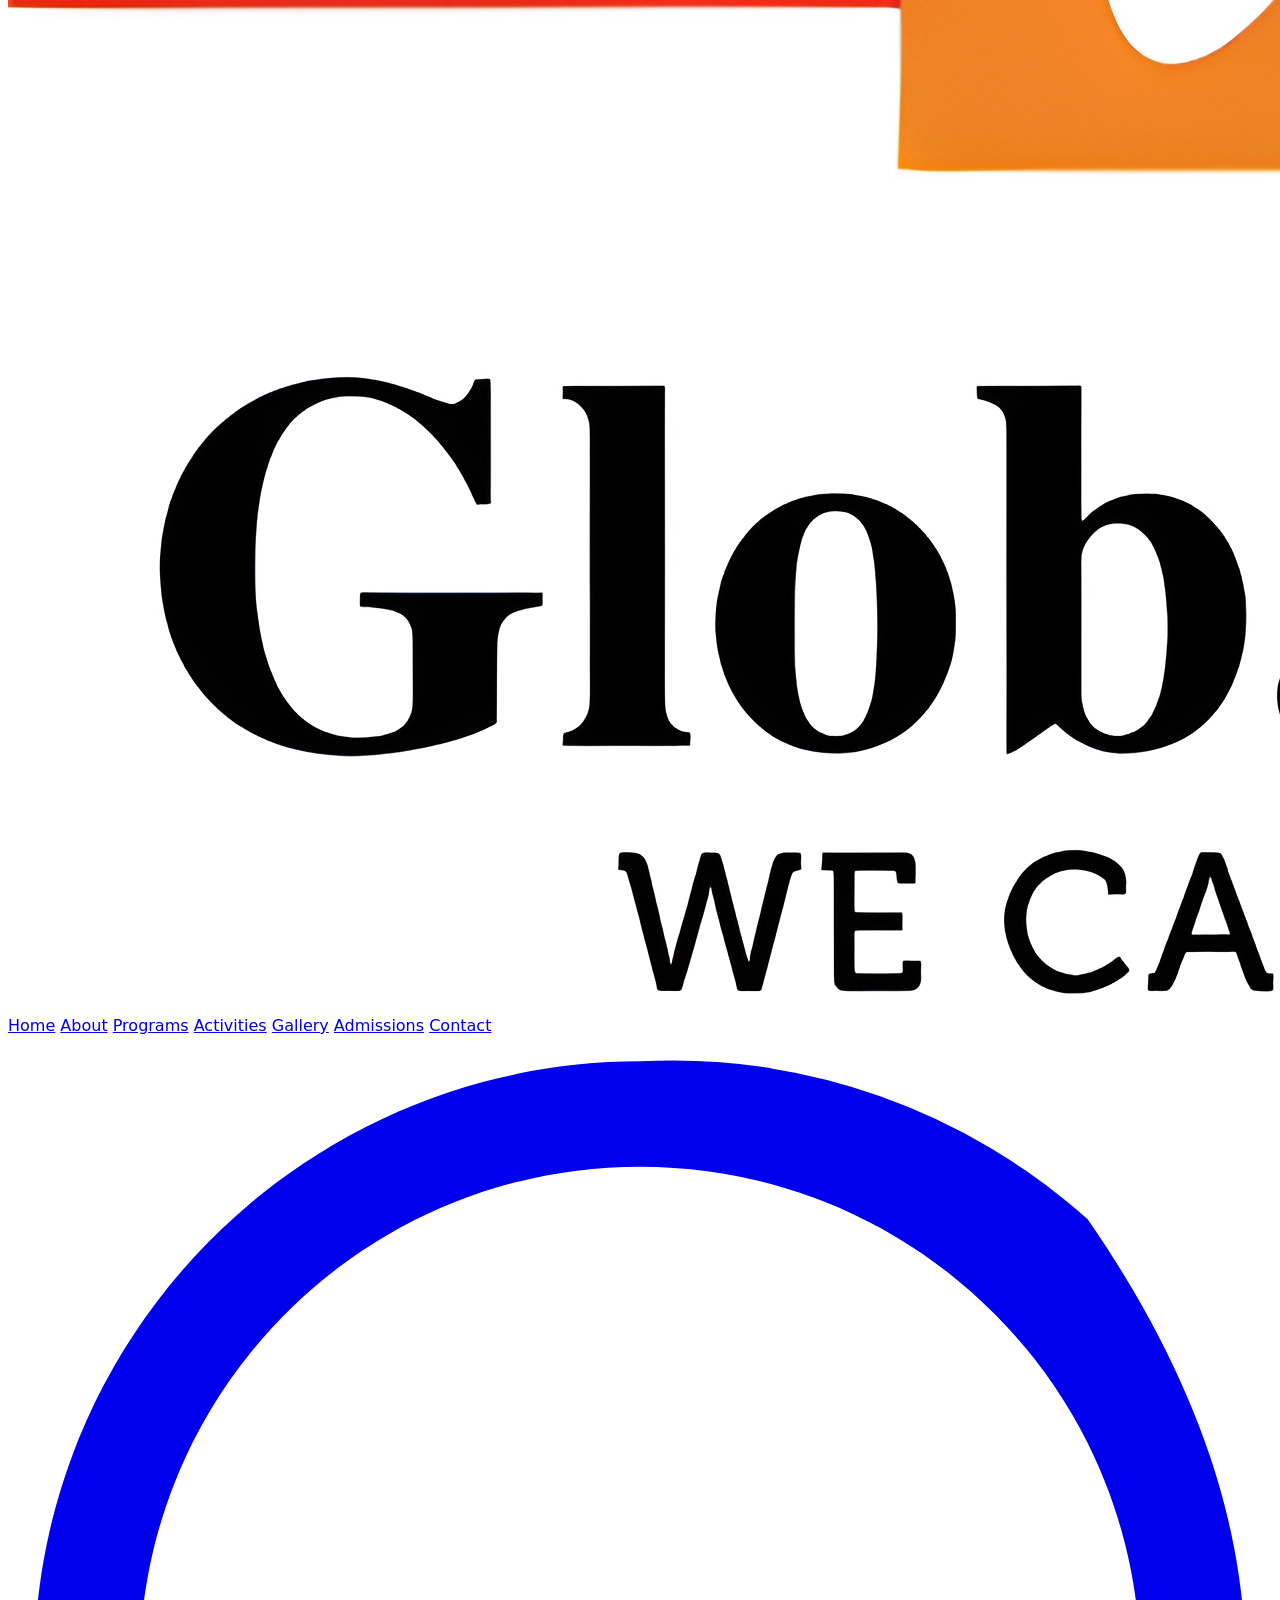
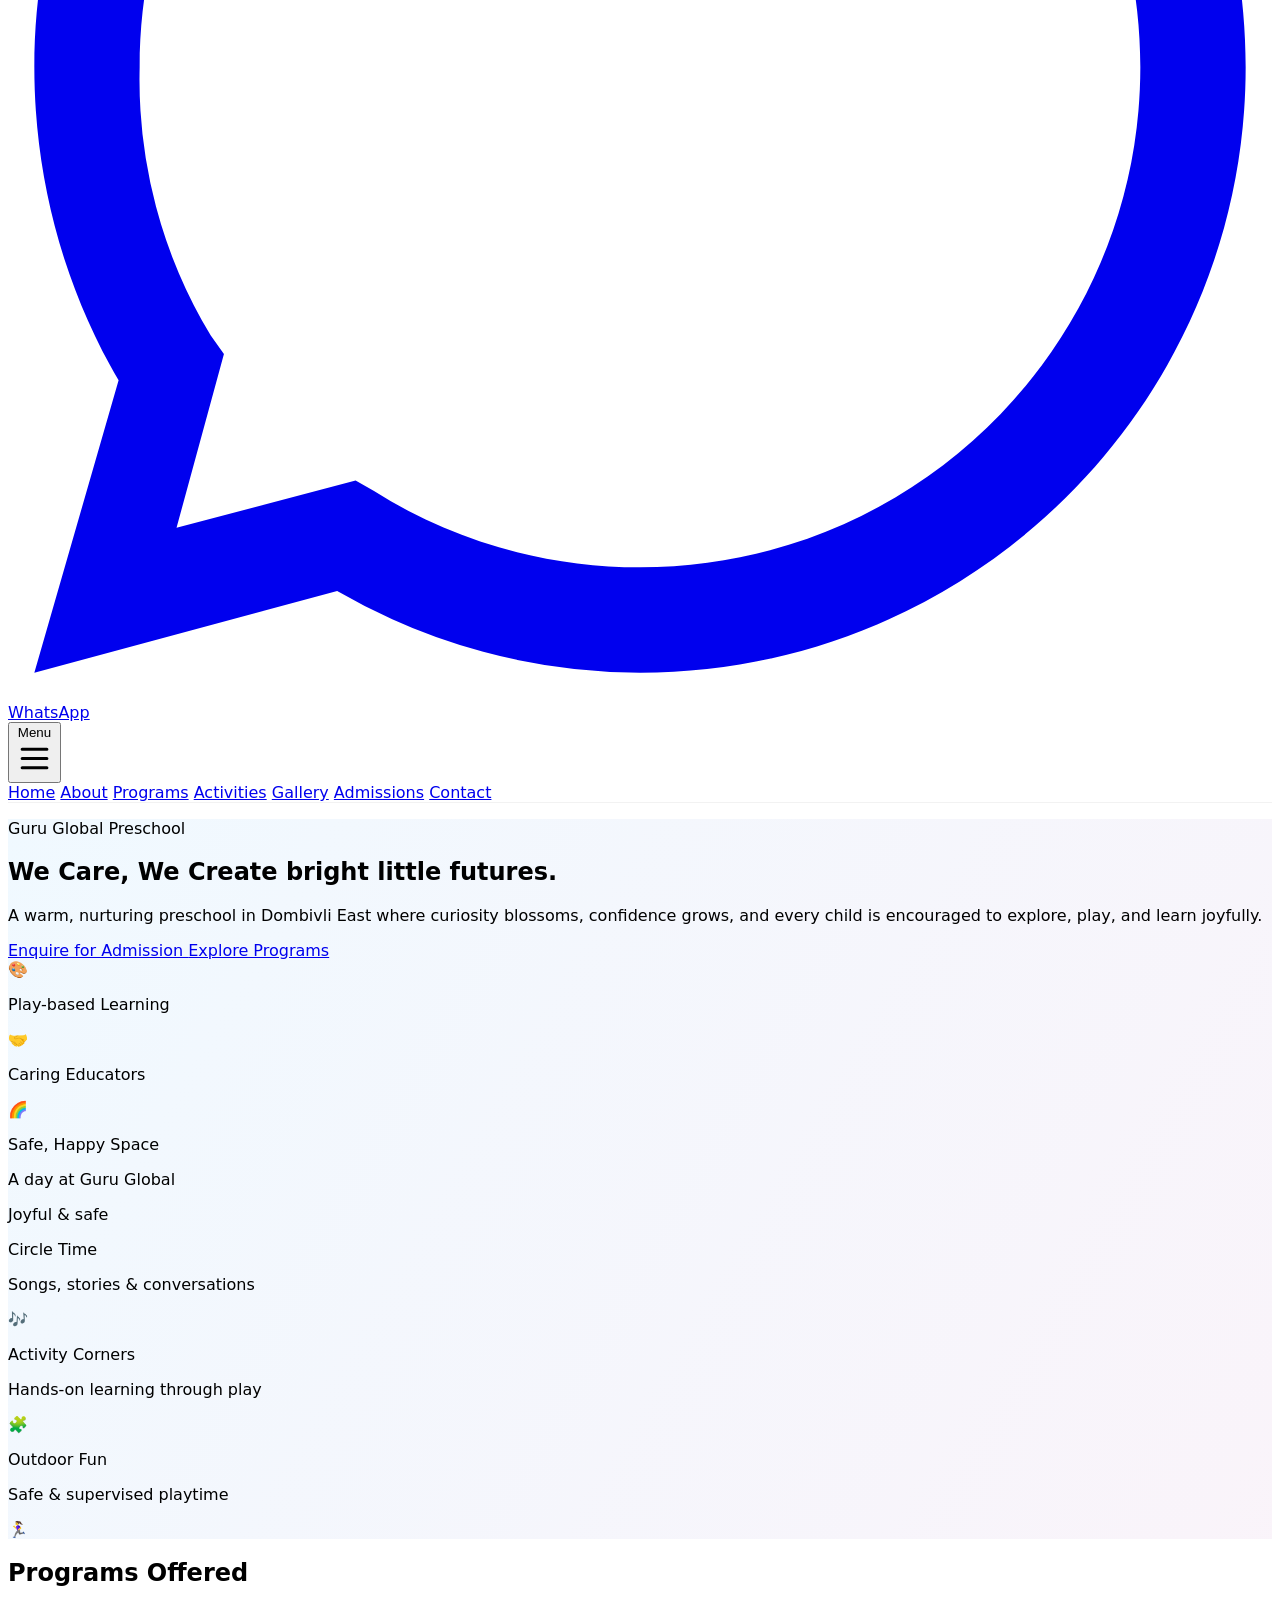
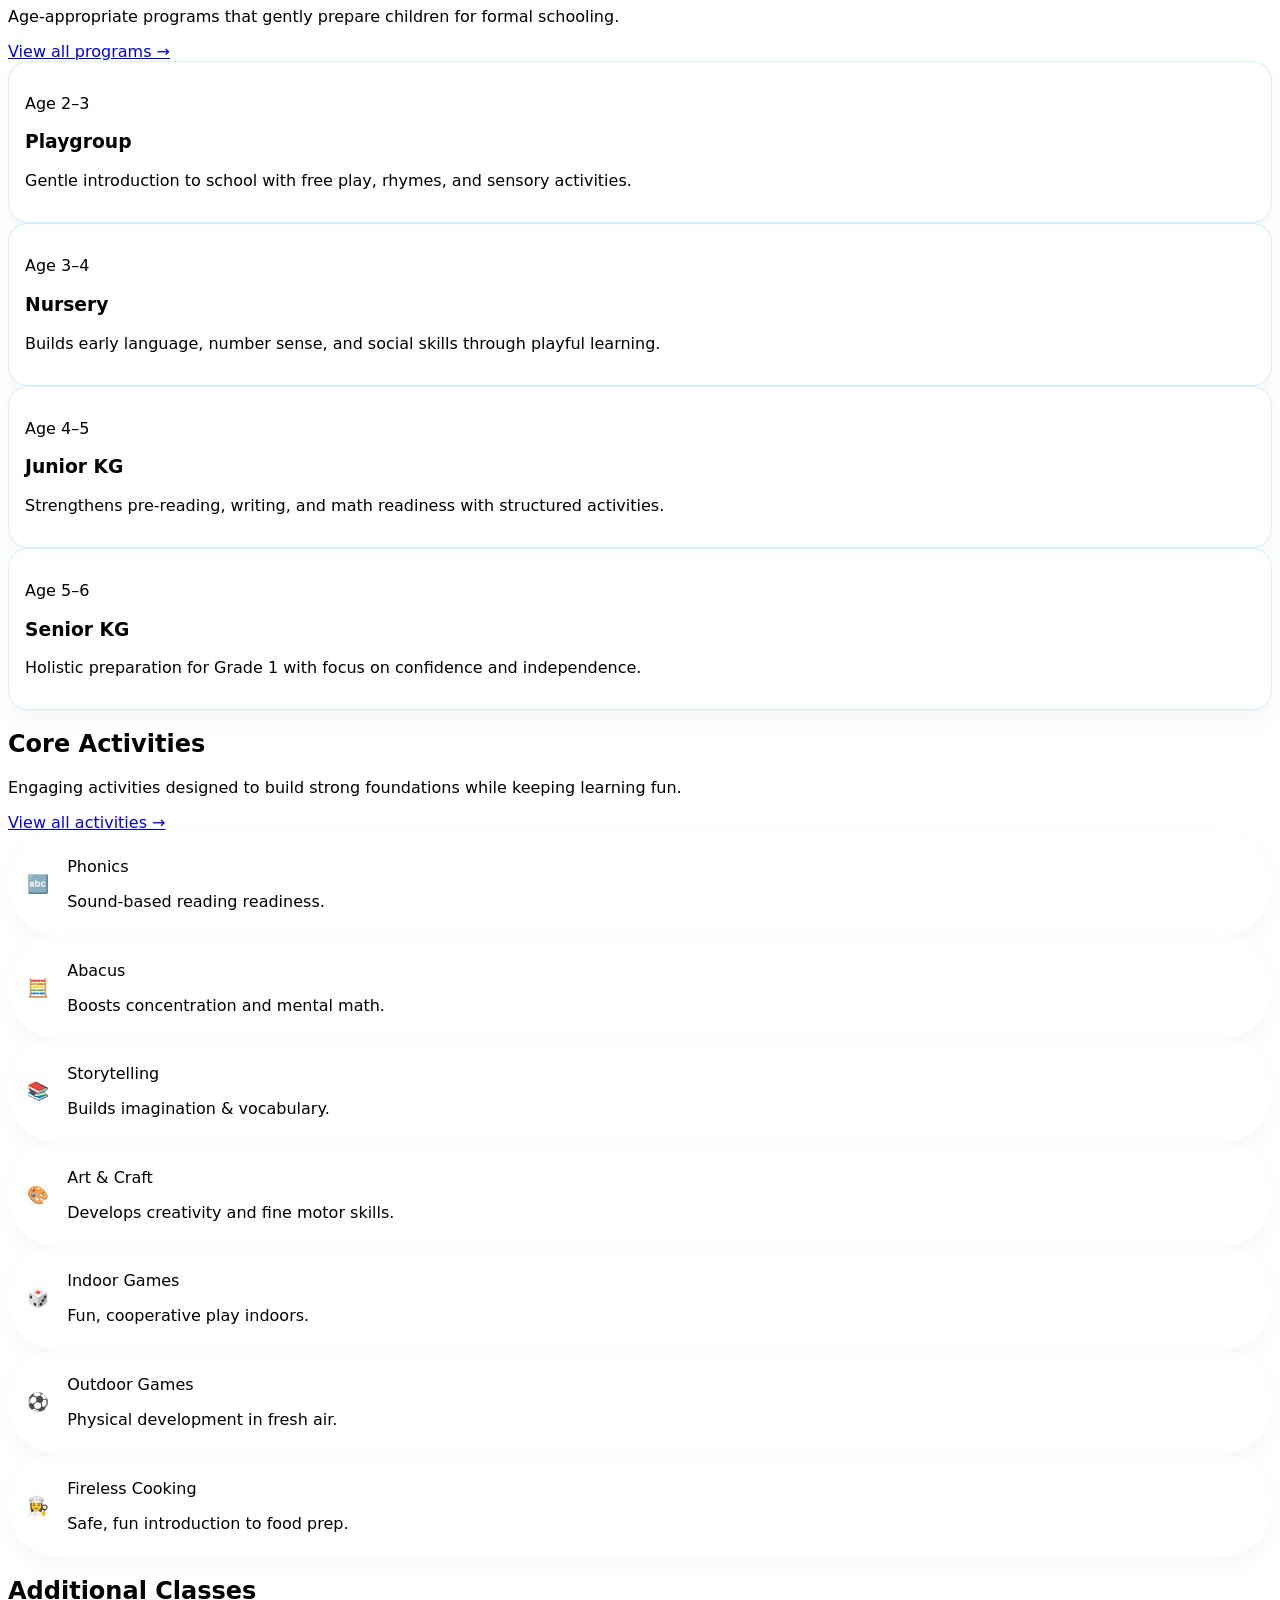
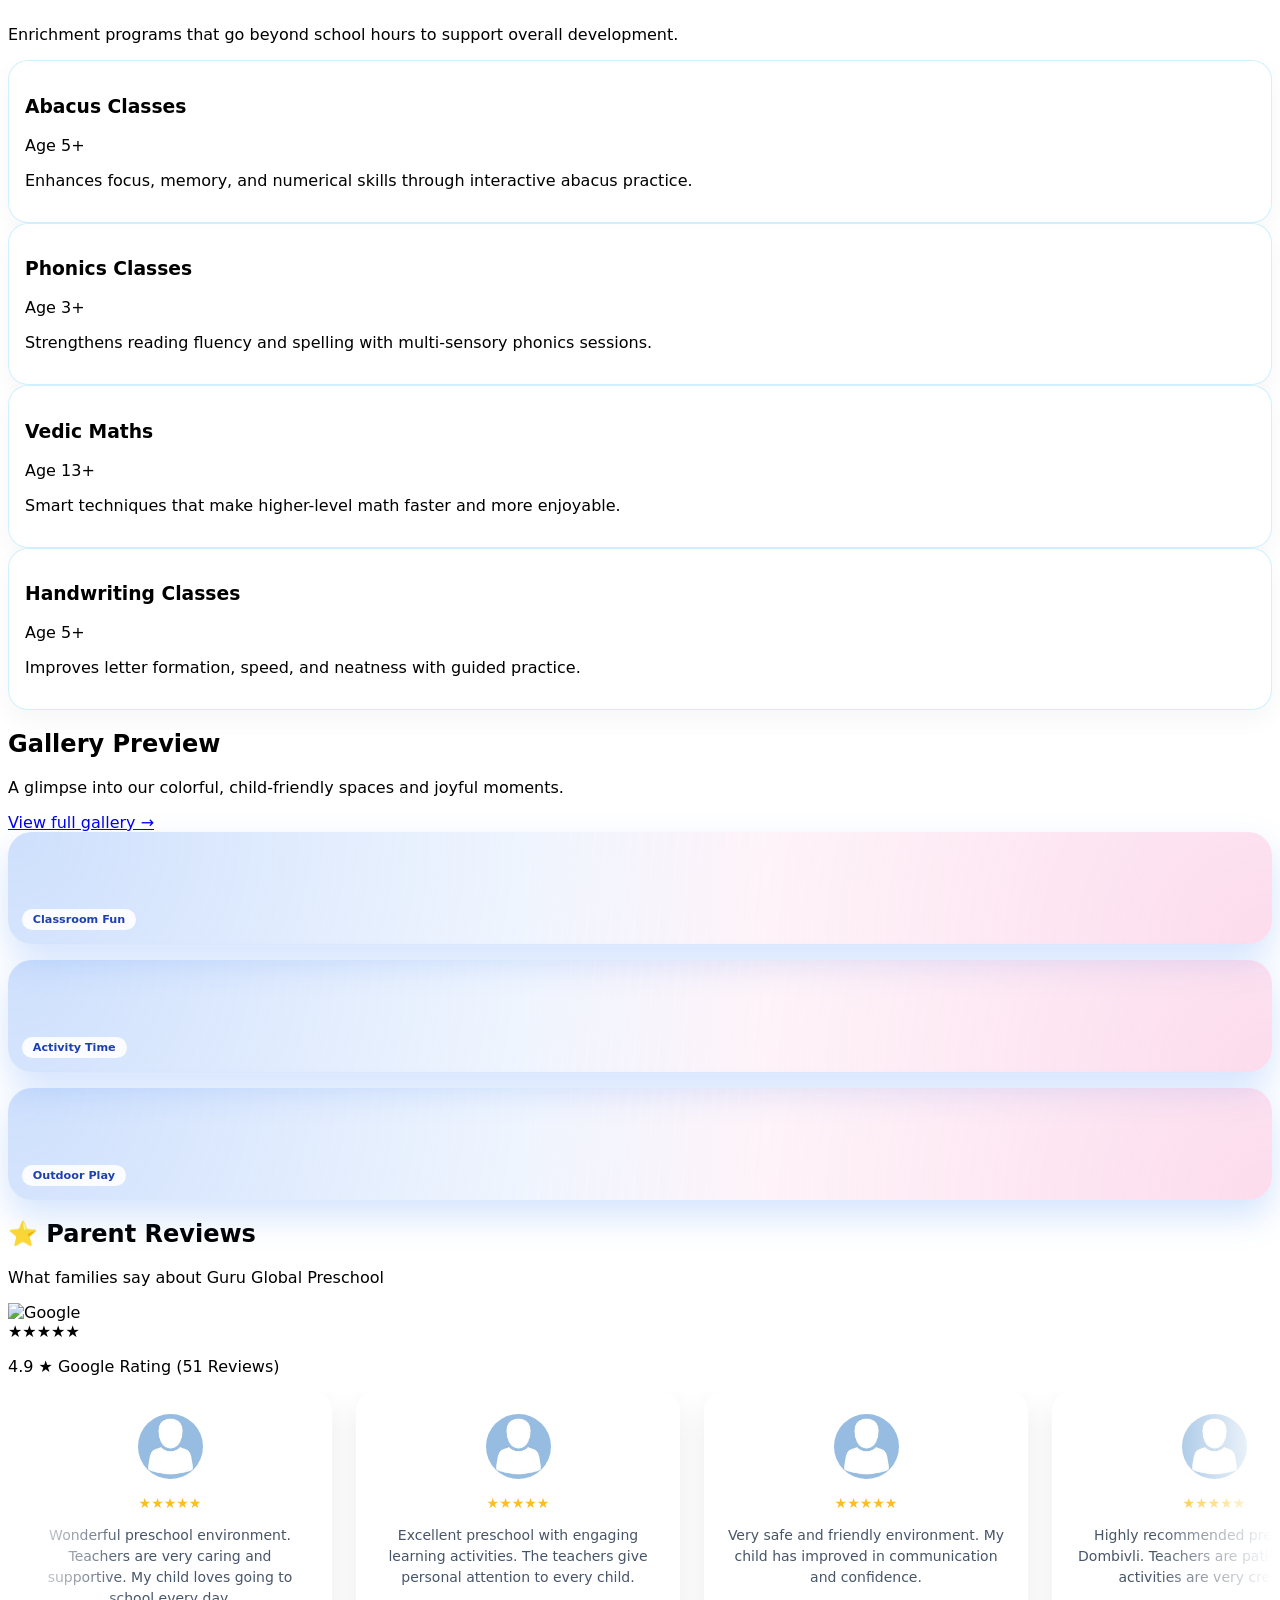
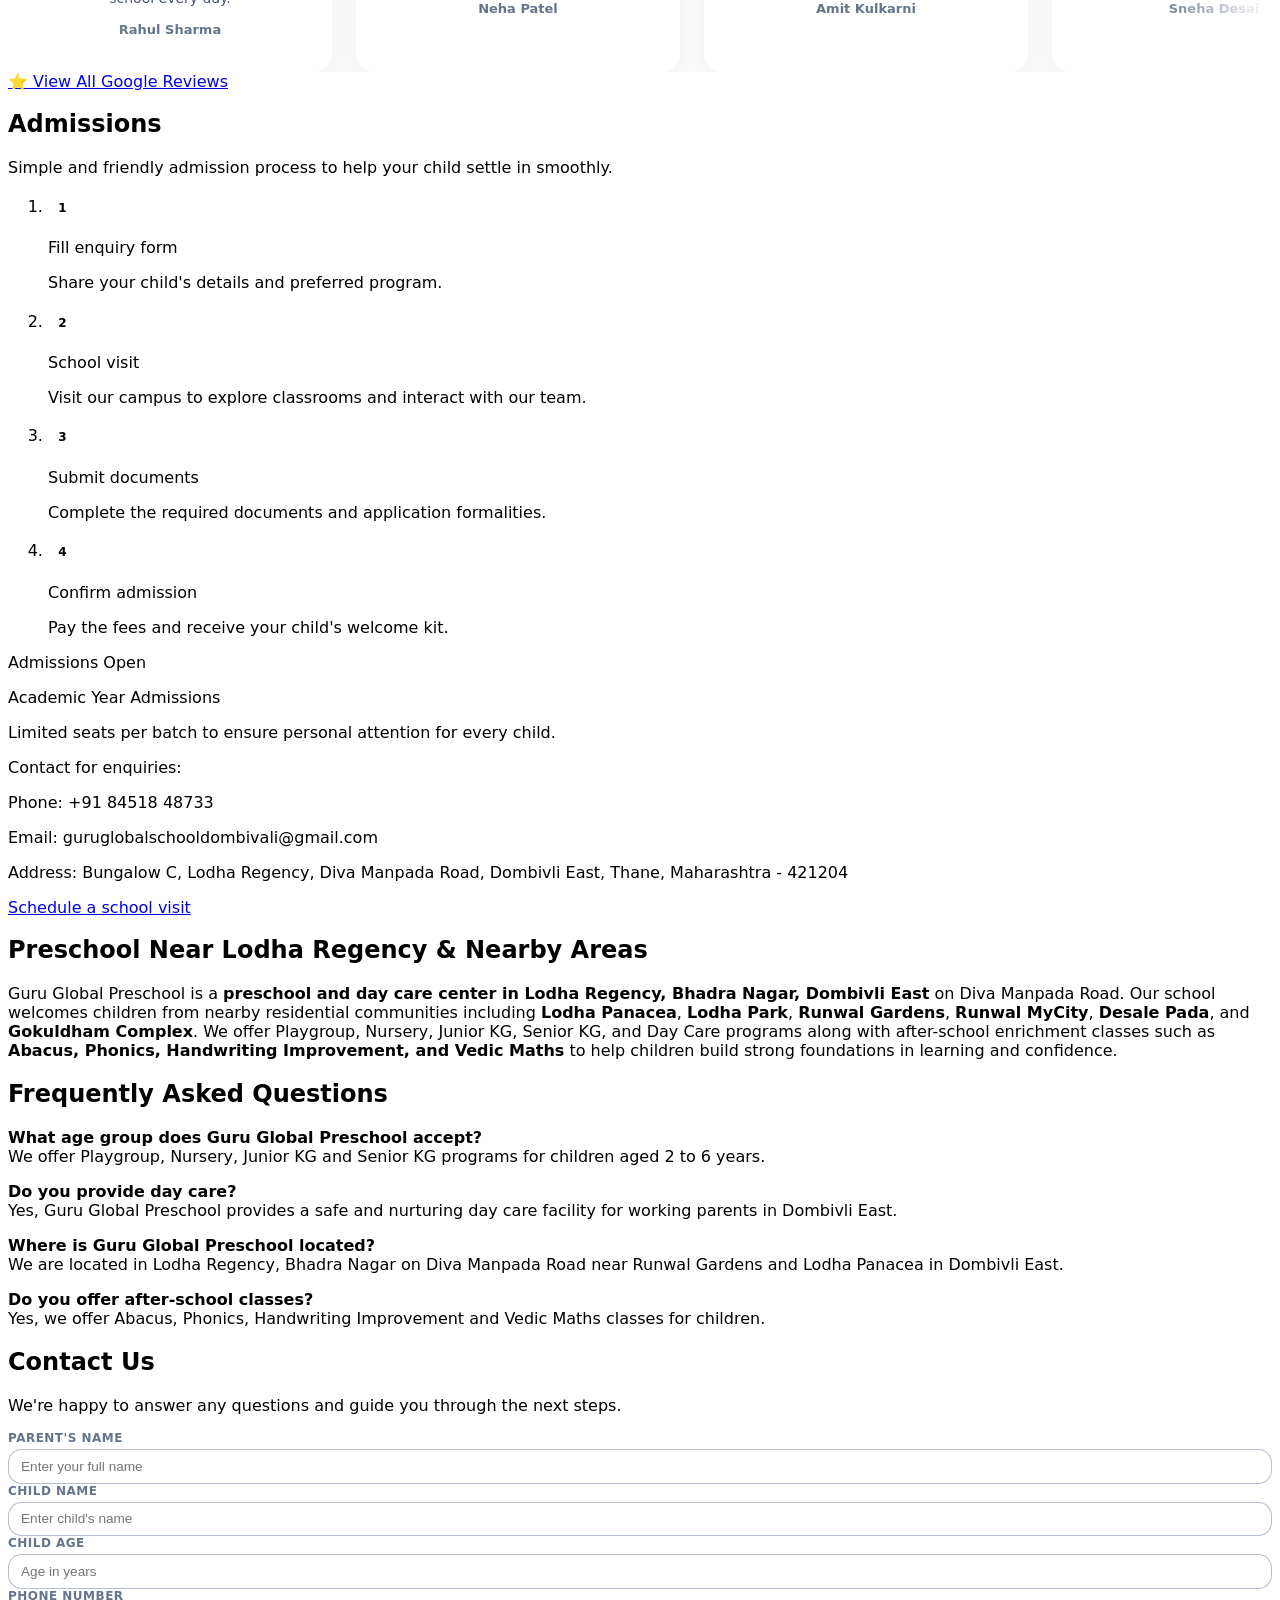
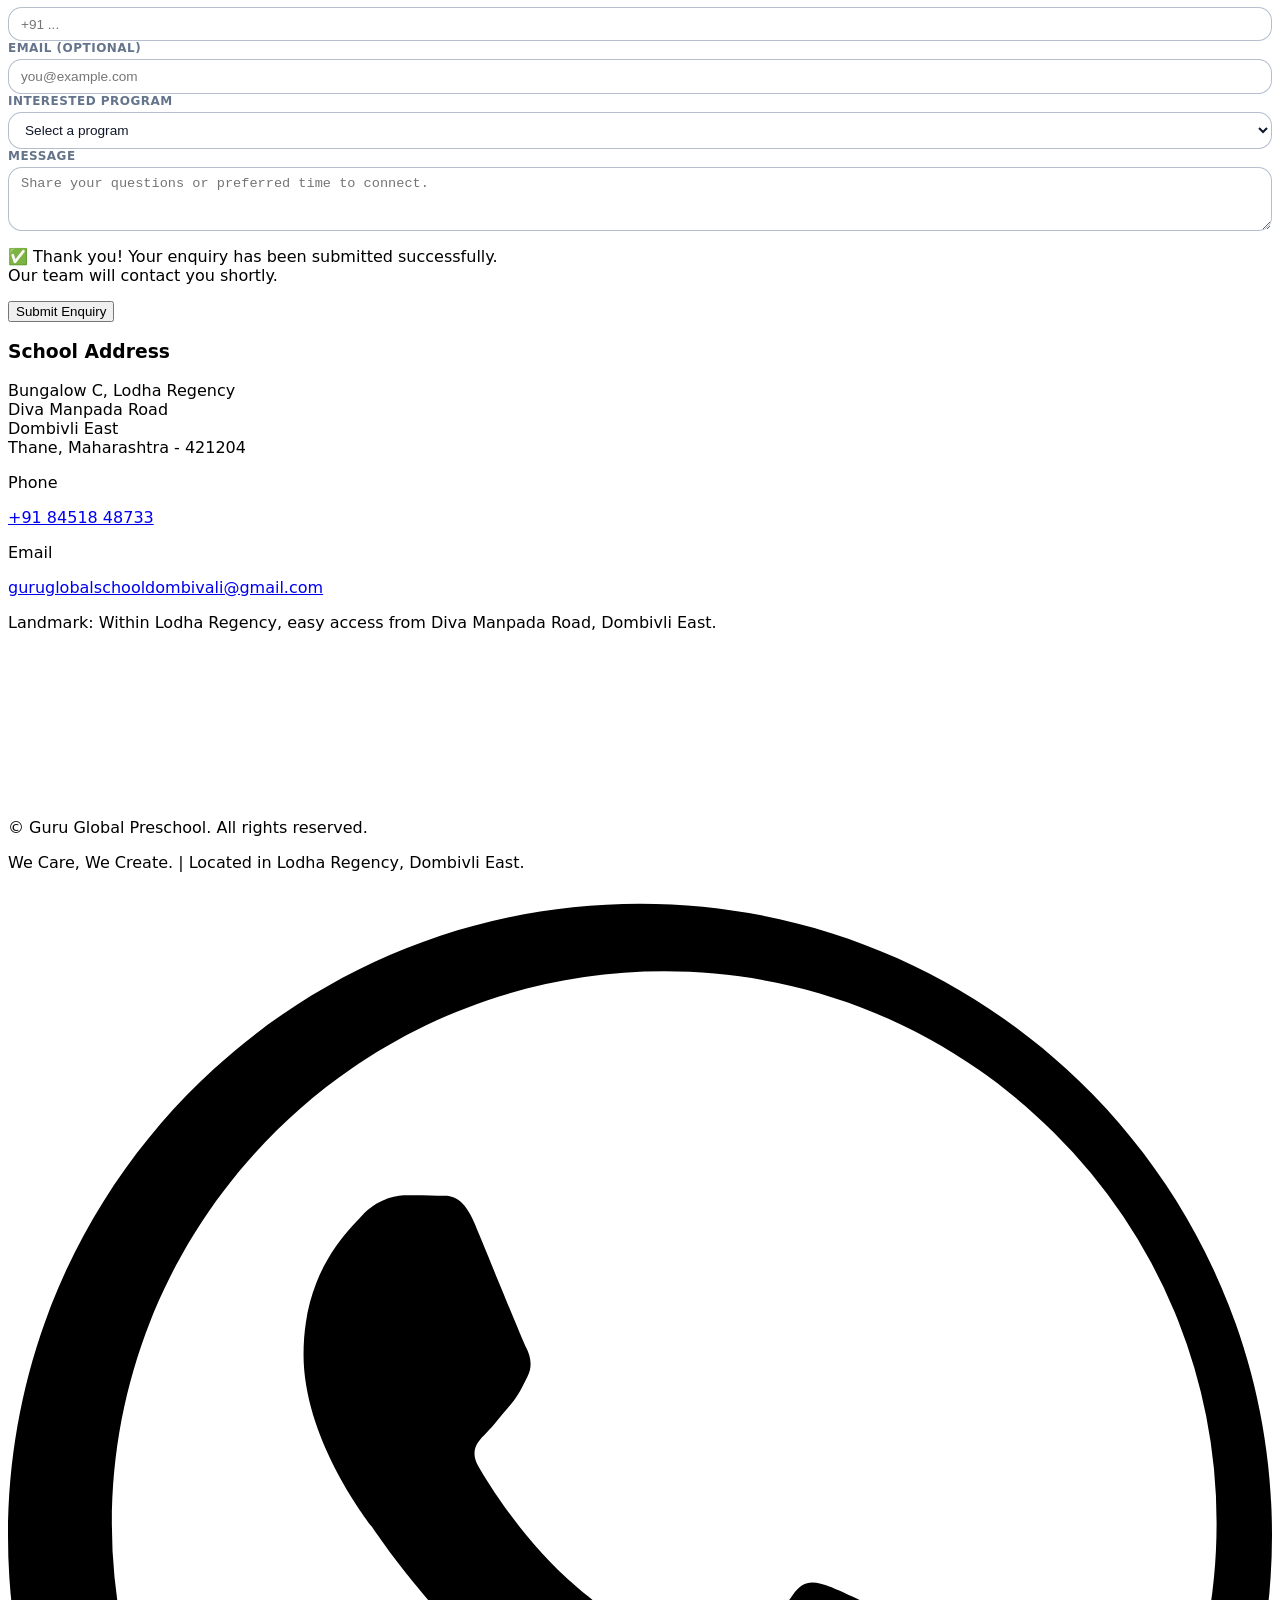
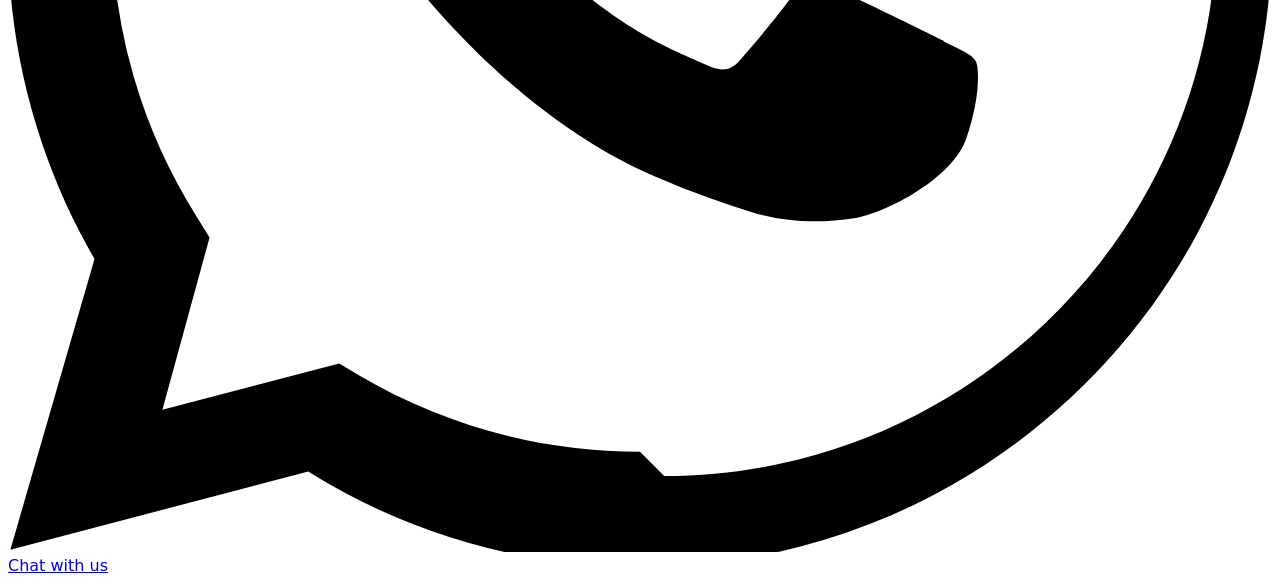
==== commit e1f60580: "Fixed Google map placement" ====
--- a/index.html
+++ b/index.html
@@ -67,7 +67,47 @@
       ]
       }
       </script>
-  </head>
+      <script type="application/ld+json">
+        {
+        "@context": "https://schema.org",
+        "@type": "Preschool",
+        "name": "Guru Global Preschool",
+        "url": "https://ggpreschool.in",
+        "logo": "https://ggpreschool.in/images/logo.jpg",
+        "image": "https://ggpreschool.in/images/gallery1.jpg",
+        "description": "Guru Global Preschool is a preschool and day care center located in Lodha Regency, Bhadra Nagar, Dombivli East offering playgroup, nursery, kindergarten and after-school learning programs.",
+        "telephone": "+91 84518 48733",
+        
+        "address": {
+        "@type": "PostalAddress",
+        "streetAddress": "Bungalow C, Lodha Regency, Diva Manpada Road, Bhadra Nagar",
+        "addressLocality": "Dombivli East",
+        "addressRegion": "Maharashtra",
+        "postalCode": "421204",
+        "addressCountry": "IN"
+        },
+        
+        "geo": {
+        "@type": "GeoCoordinates",
+        "latitude": "19.2143",
+        "longitude": "73.0860"
+        },
+        
+        "areaServed": [
+        "Runwal Gardens",
+        "Runwal MyCity",
+        "Lodha Regency",
+        "Lodha Panacea",
+        "Desale Pada",
+        "Dombivli East"
+        ],
+        
+        "sameAs": [
+        "https://share.google/ECuJ1l1wCfDkHU72w"
+        ]
+        }
+        </script>
+    </head>
   <body class="min-h-screen bg-gradient-to-b from-sky-50 via-pink-50 to-yellow-50 text-slate-800">
     <!-- Site Wrapper -->
     <div class="flex min-h-screen flex-col">
@@ -836,17 +876,31 @@
                 </div>
                 <div>
                   <p class="text-xs font-semibold uppercase tracking-[0.18em] text-slate-500">
-                    Email
+                  Email
                   </p>
+                  
                   <a href="mailto:guruglobalschooldombivali@gmail.com" class="text-sky-600 hover:text-sky-700">
-                    guruglobalschooldombivali@gmail.com
+                  guruglobalschooldombivali@gmail.com
                   </a>
-                </div>
+                  </div>
               </div>
 
               <p class="mt-2 text-xs text-slate-500">
                 Landmark: Within Lodha Regency, easy access from Diva Manpada Road, Dombivli East.
               </p>
+                                <!-- Google Map -->
+                                <div class="mt-4 overflow-hidden rounded-xl shadow-sm">
+                  
+                                  <iframe
+                                  src="https://www.google.com/maps/embed?pb=!1m18!1m12!1m3!1d2938.976582242876!2d73.08425187387819!3d19.18776234845704!2m3!1f0!2f0!3f0!3m2!1i1024!2i768!4f13.1!3m3!1m2!1s0x3be7bfb6285d4471%3A0x9a26b43d18ed068e!2sGURU%20GLOBAL%20PRESCHOOL!5e1!3m2!1sen!2sin!4v1773610323448!5m2!1sen!2sin"
+                                  class="w-full h-[260px]"
+                                  style="border:0;"
+                                  allowfullscreen=""
+                                  loading="lazy"
+                                  referrerpolicy="no-referrer-when-downgrade">
+                                  </iframe>
+                                  
+                                  </div>
             </div>
           </div>
         </section>
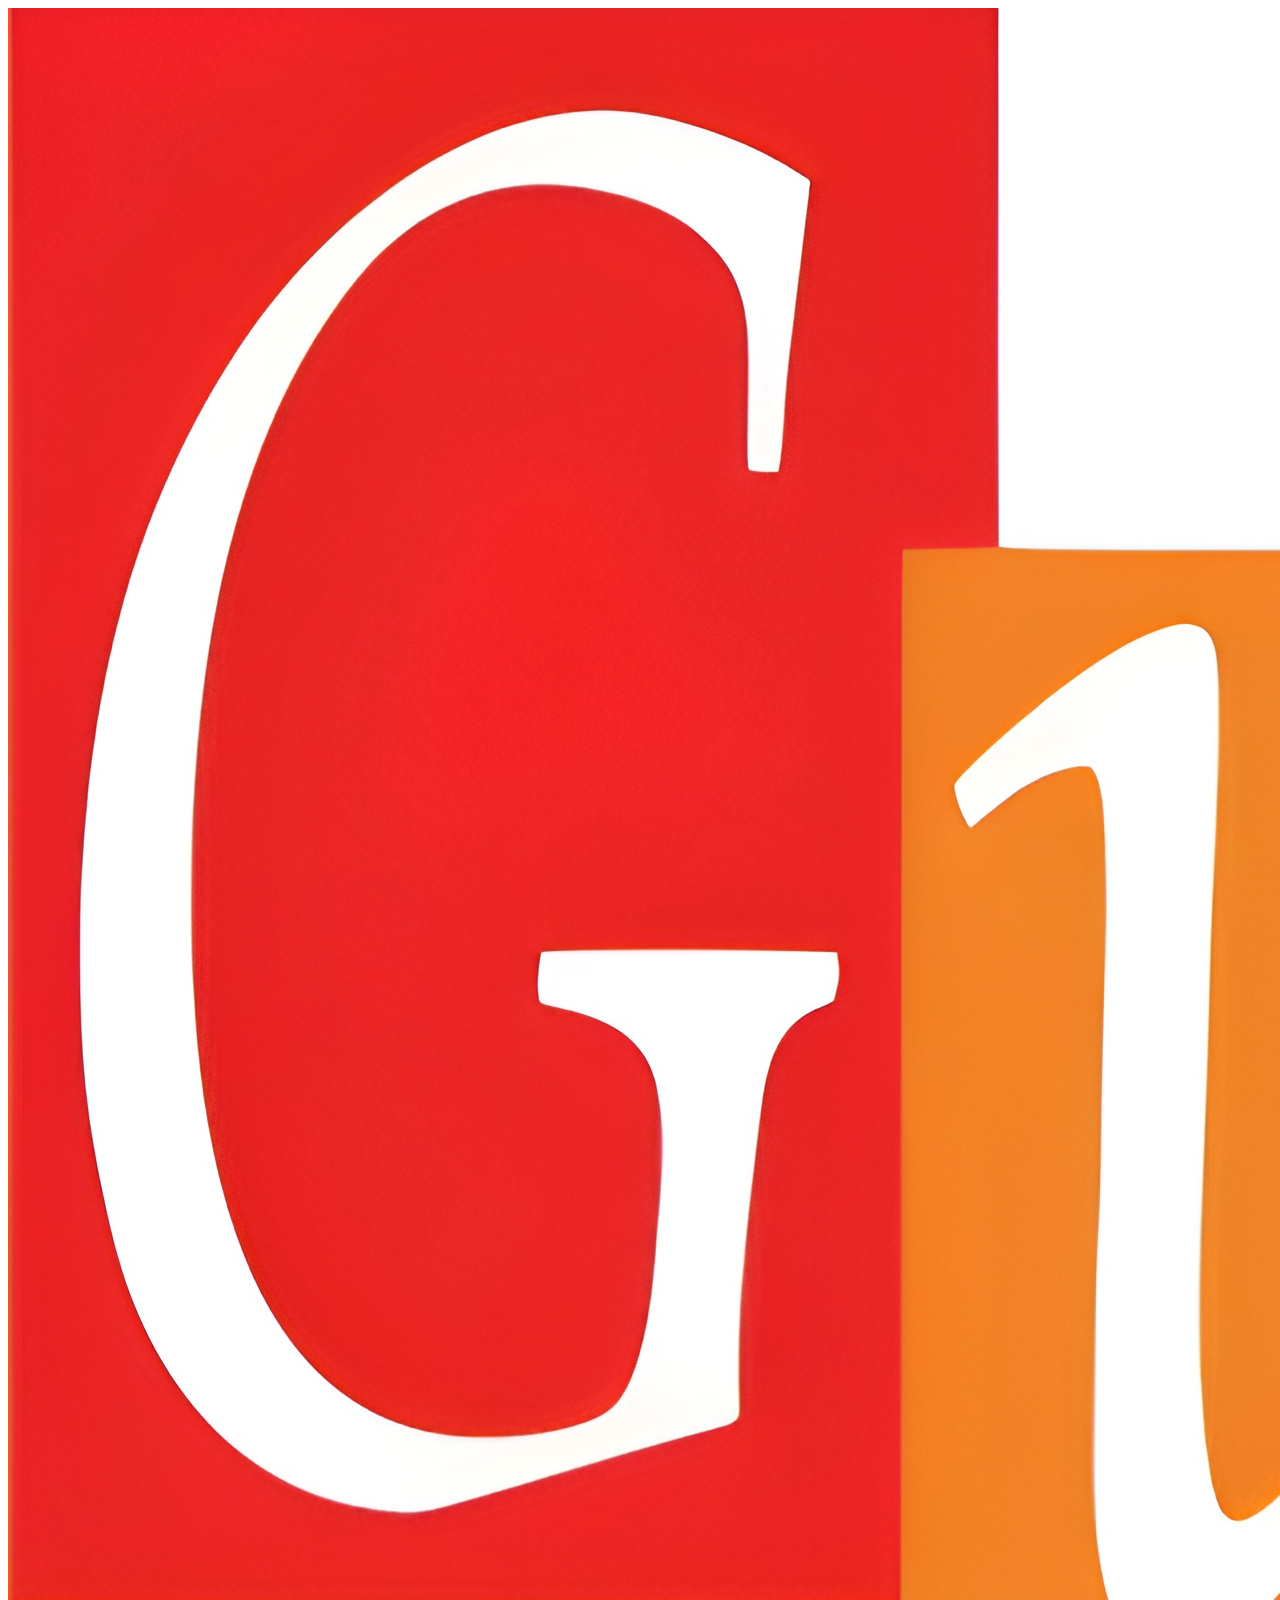
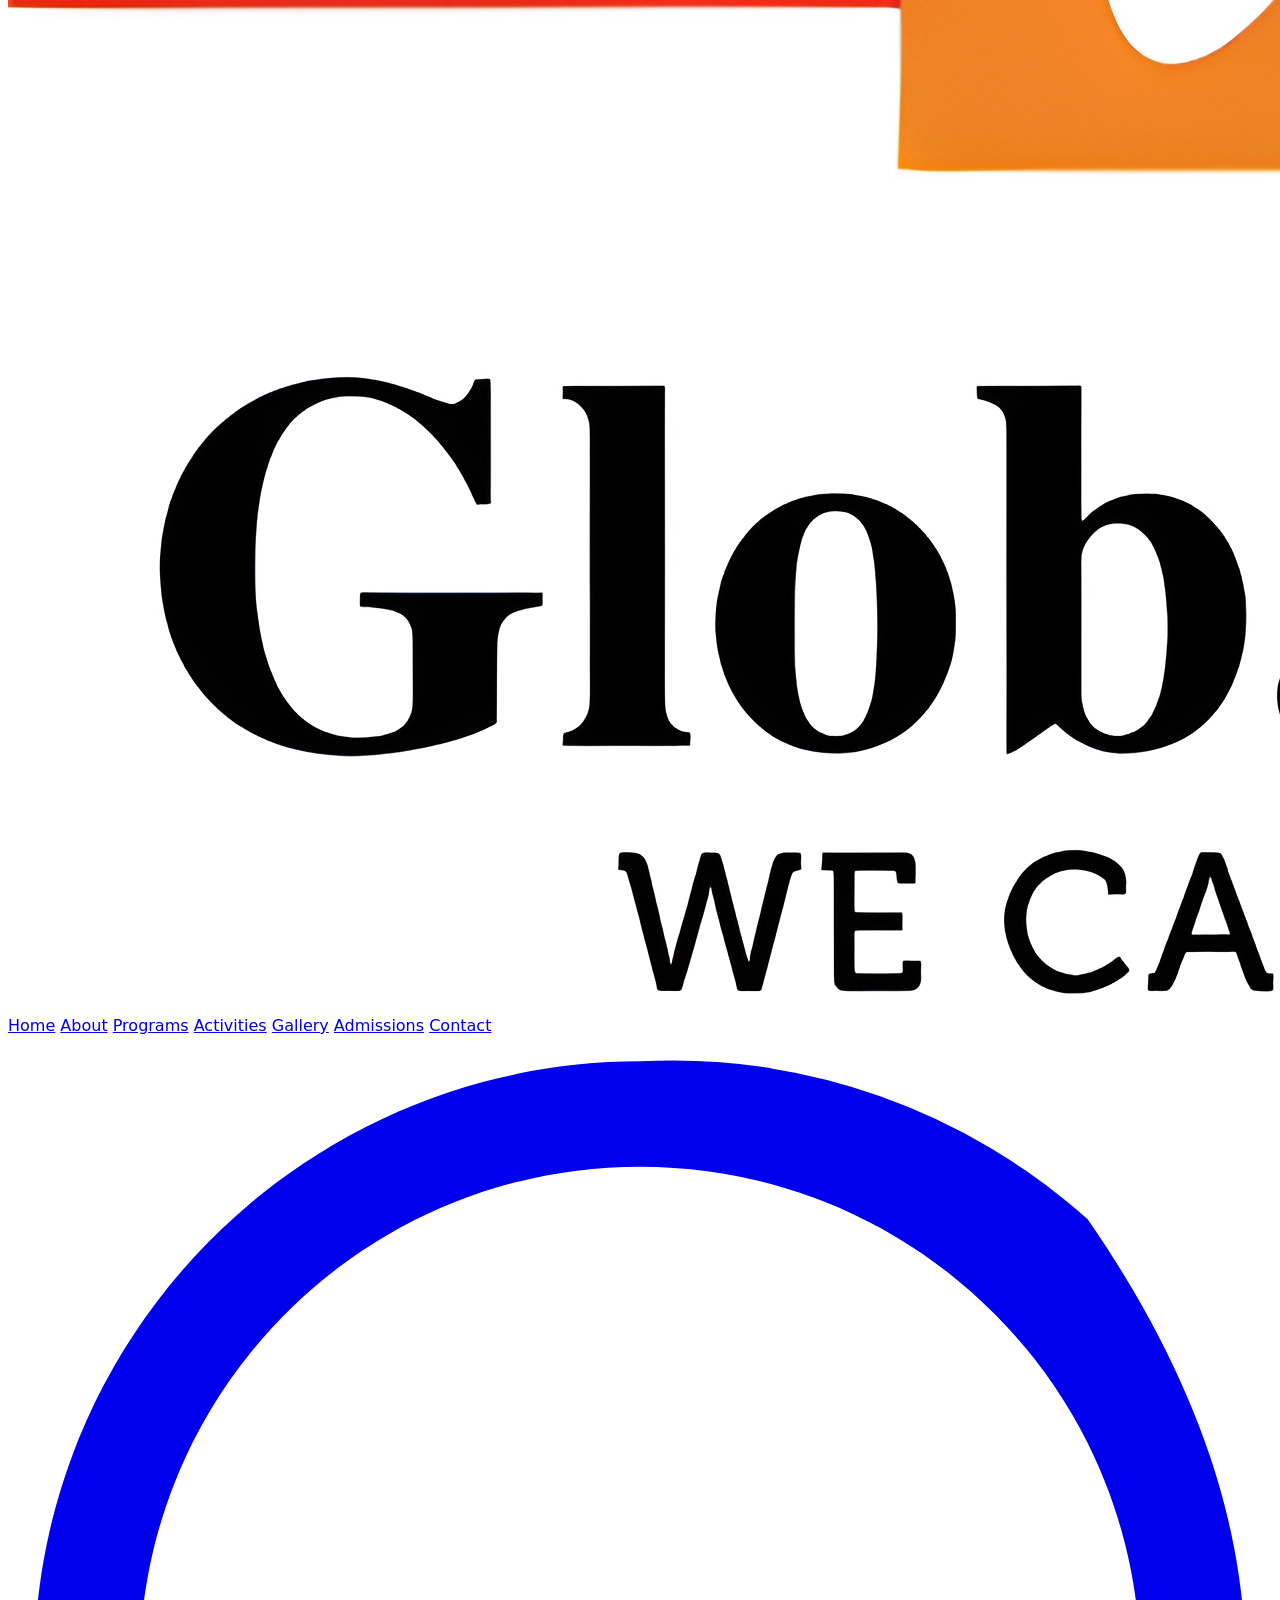
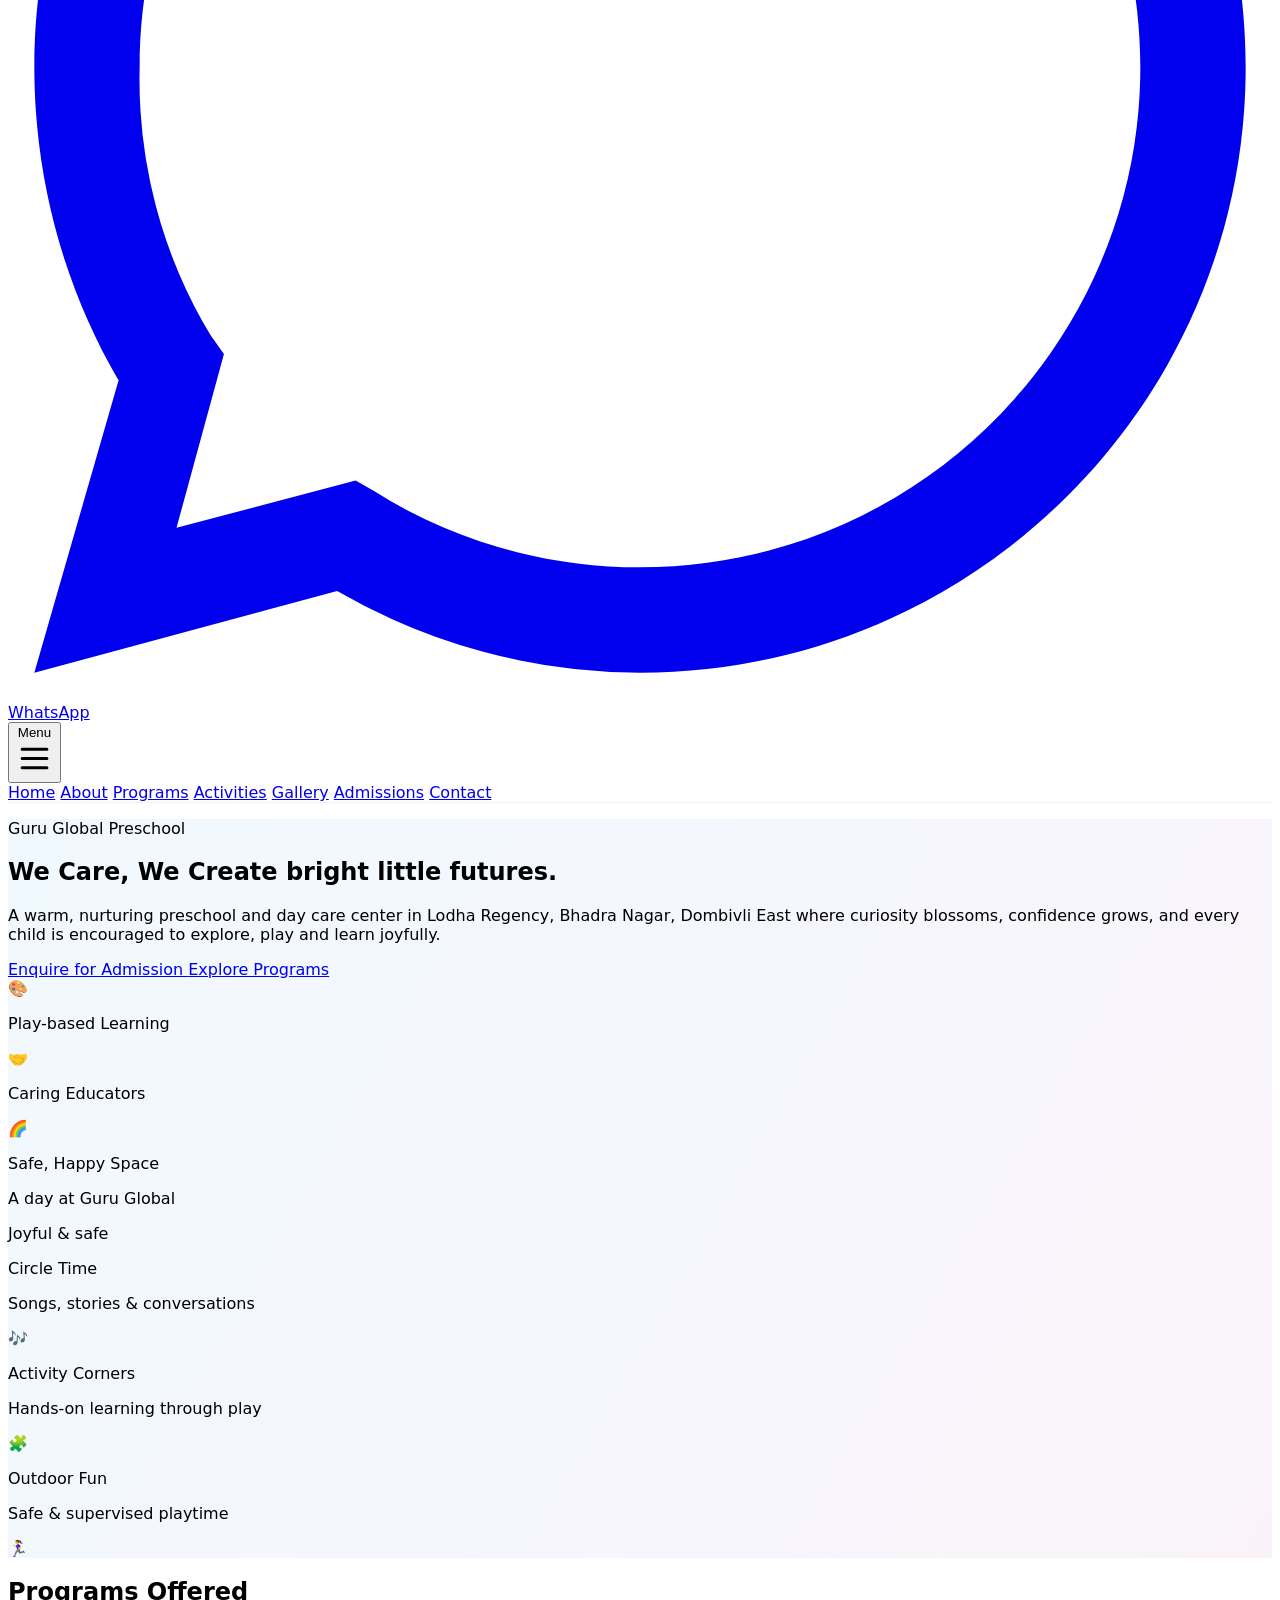
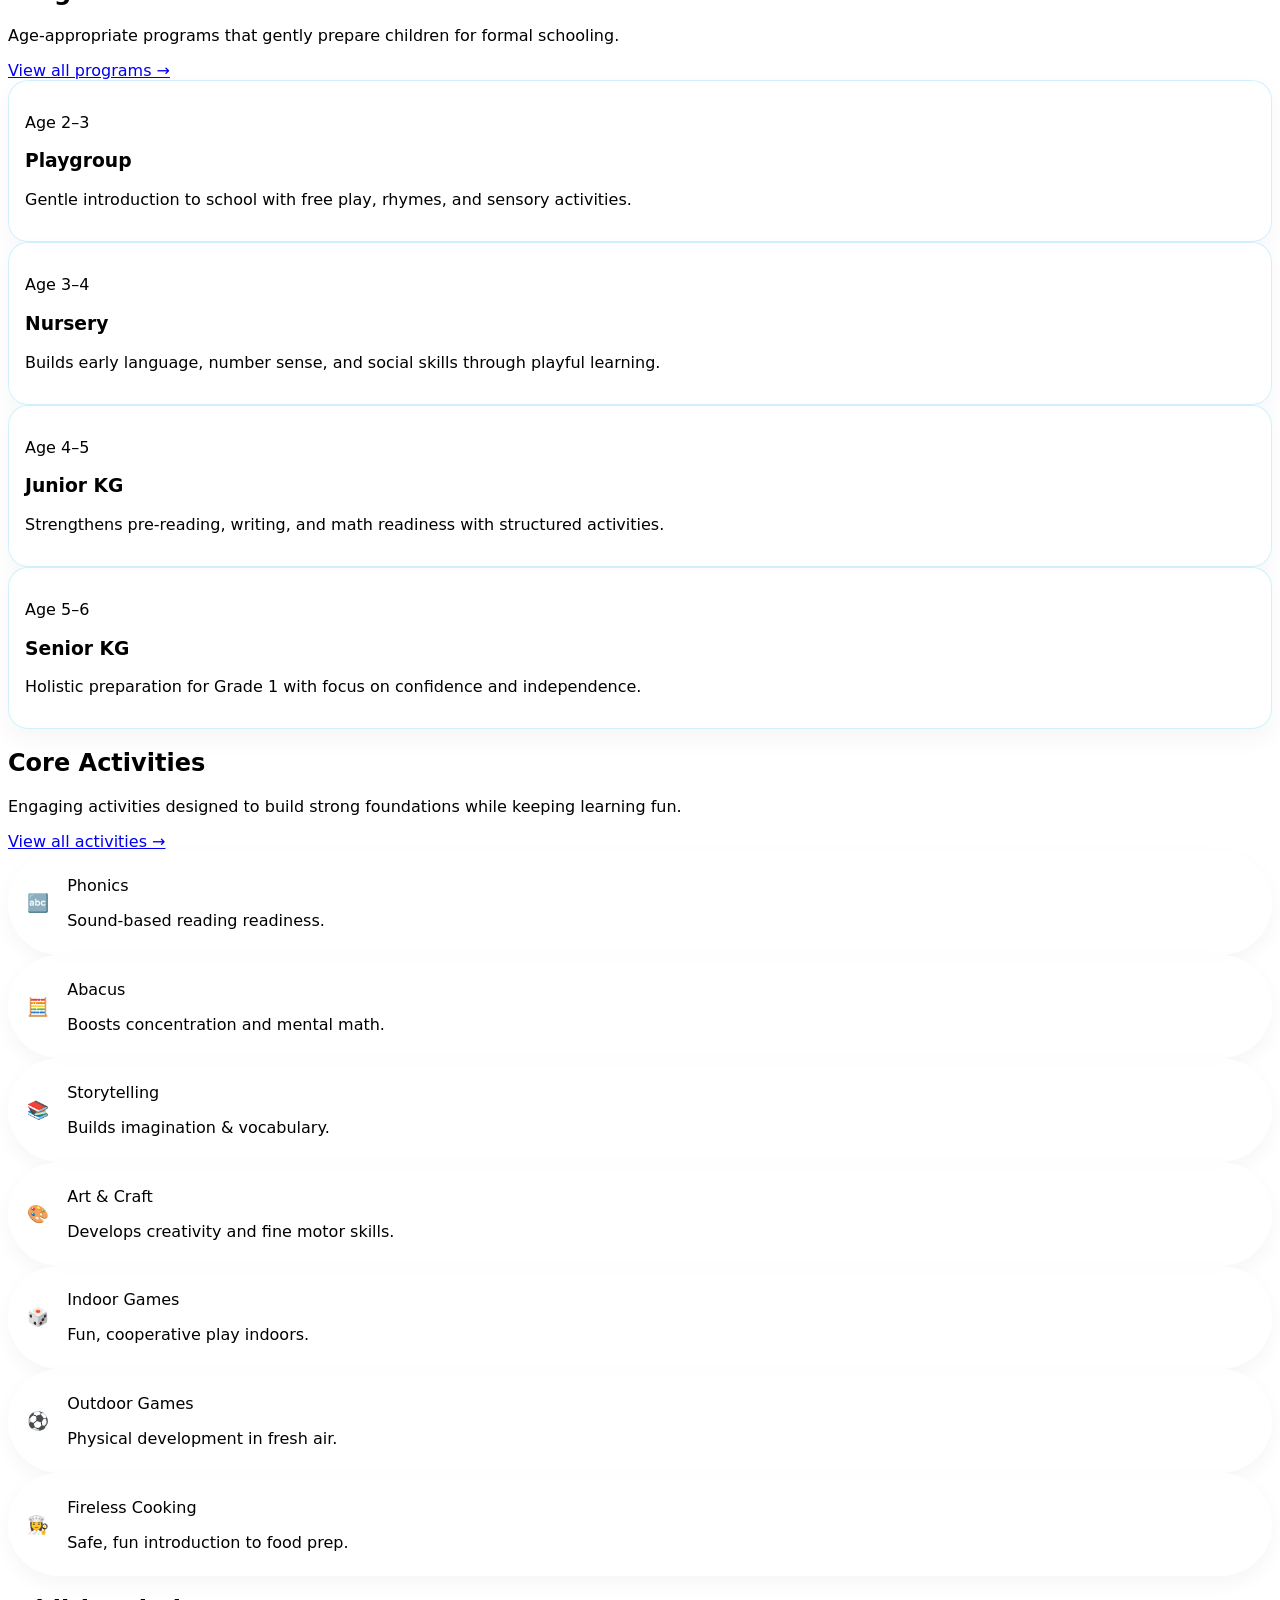
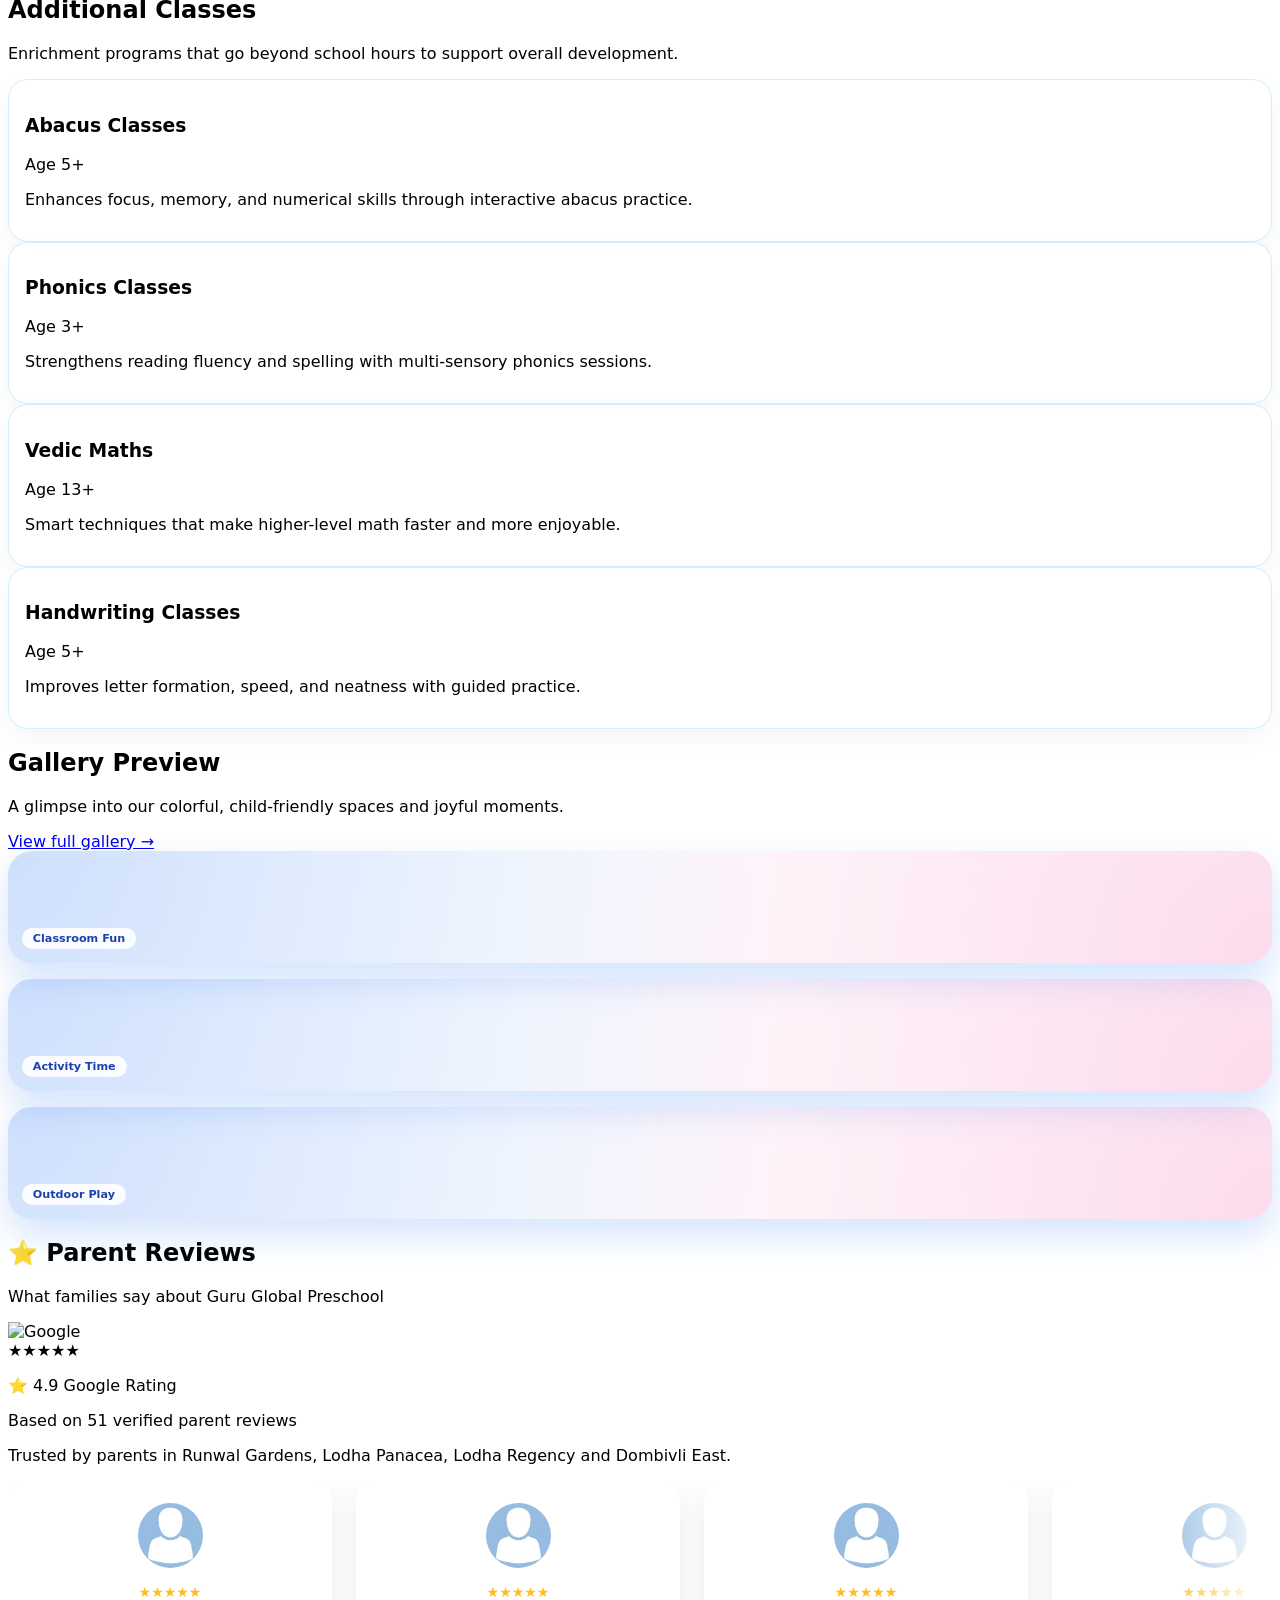
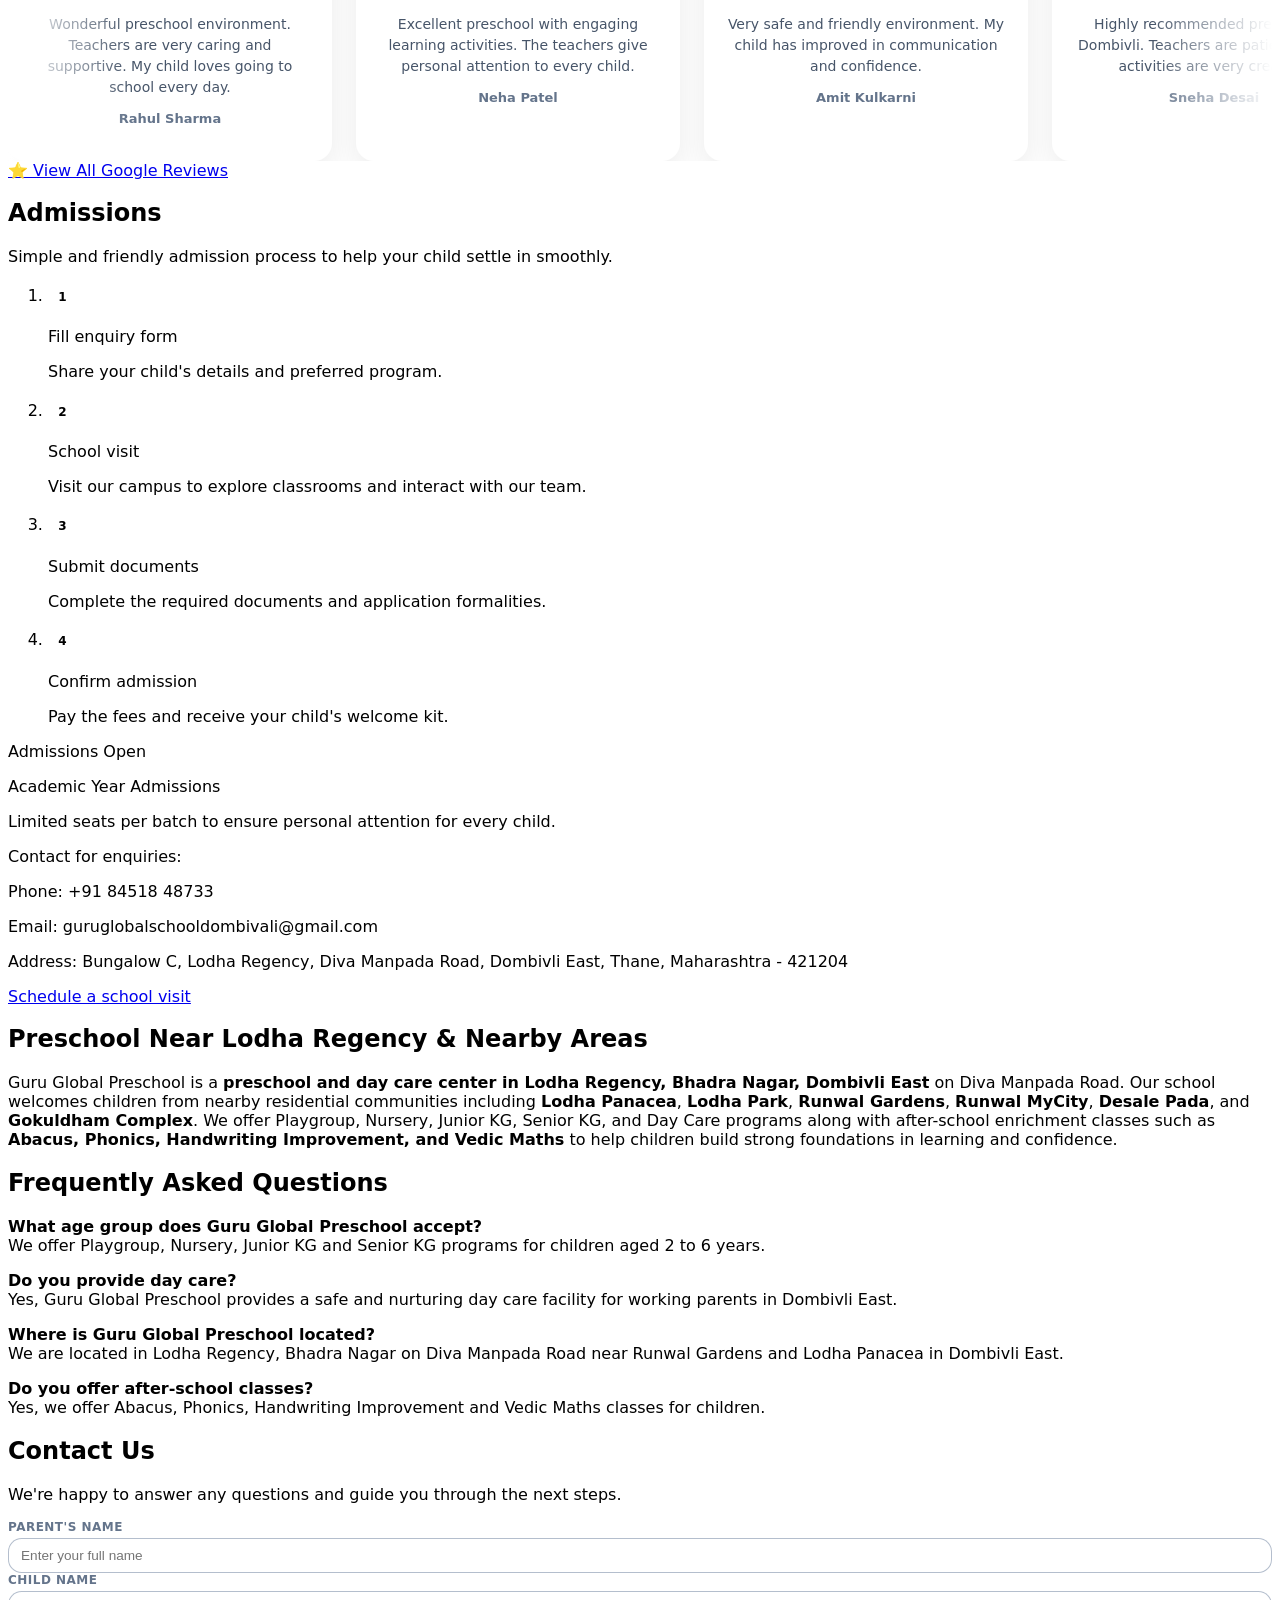
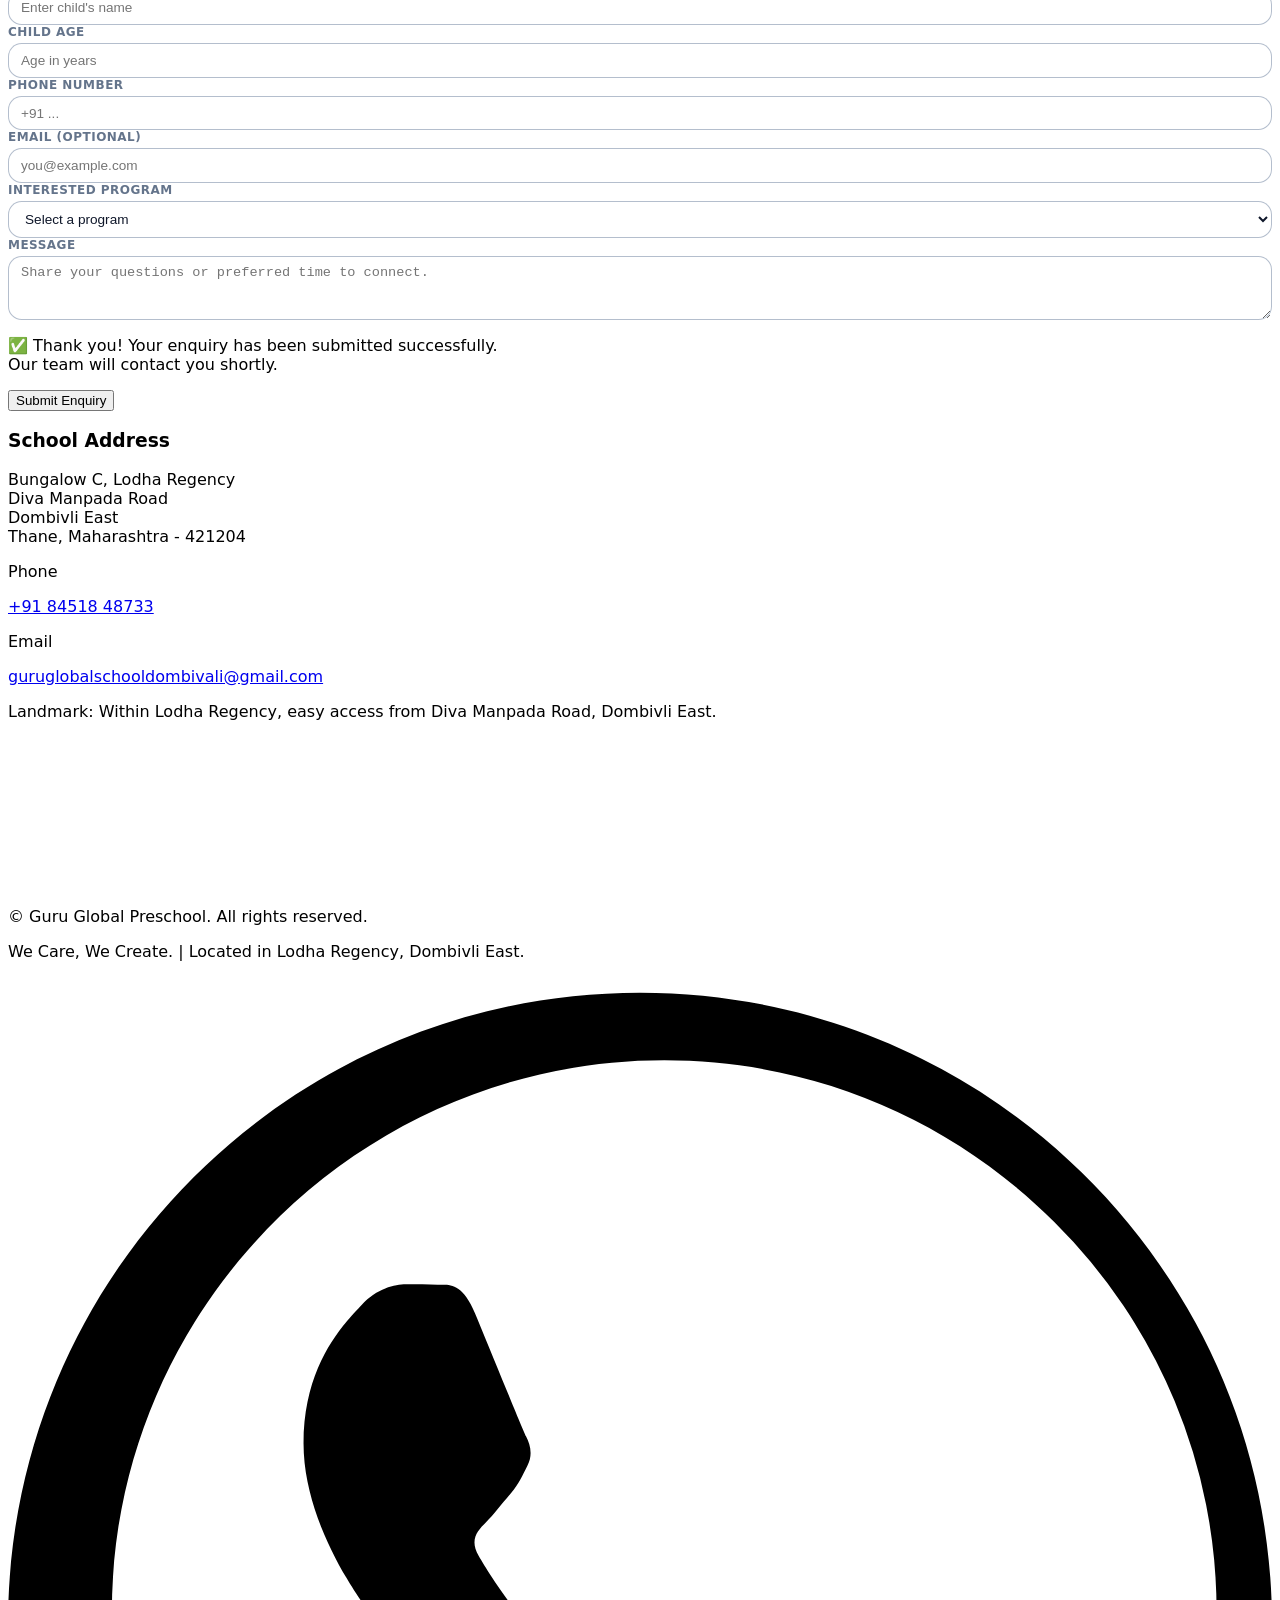
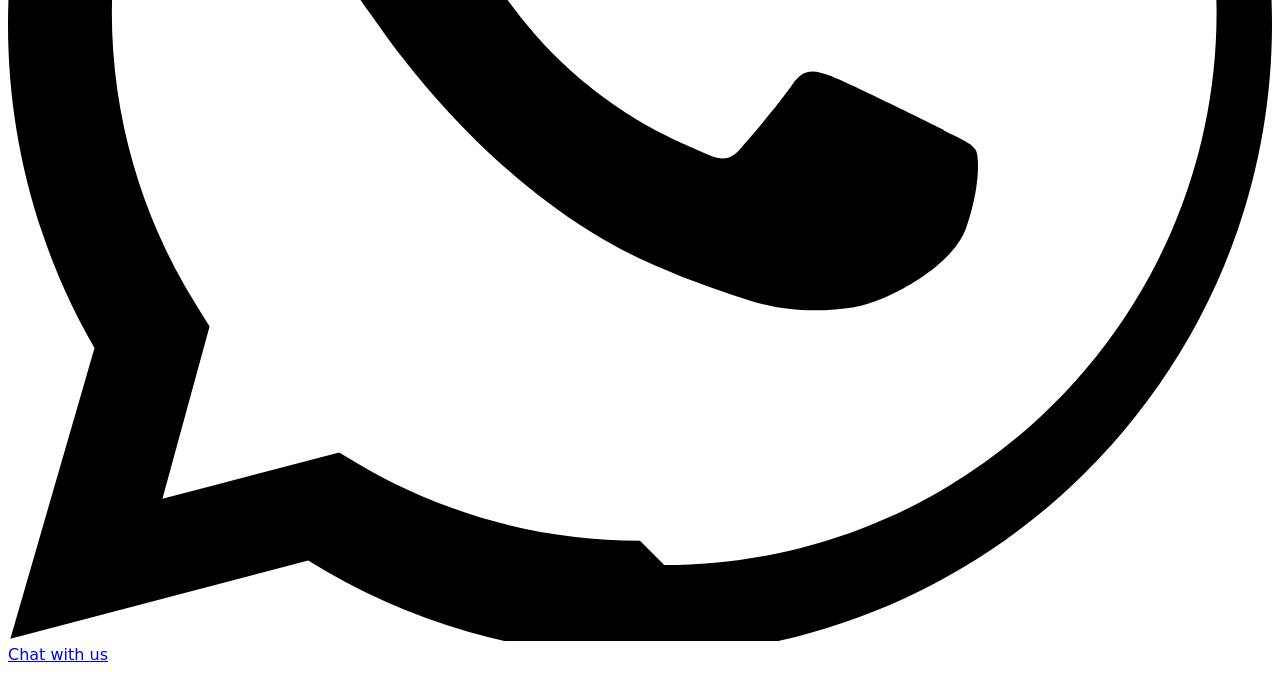
==== commit 674d23ba: "Improved Google Reviews Section" ====
--- a/index.html
+++ b/index.html
@@ -195,8 +195,7 @@
               We Care, <span class="text-sky-500">We Create</span> bright little futures.
             </h1>
             <p class="mb-6 text-sm leading-relaxed text-slate-600 sm:text-base">
-              A warm, nurturing preschool in Dombivli East where curiosity blossoms, confidence grows,
-              and every child is encouraged to explore, play, and learn joyfully.
+              A warm, nurturing preschool and day care center in Lodha Regency, Bhadra Nagar, Dombivli East where curiosity blossoms, confidence grows, and every child is encouraged to explore, play and learn joyfully.
             </p>
 
             <div class="mb-6 flex flex-wrap items-center gap-3">
@@ -509,20 +508,31 @@
             <!-- Google Rating Badge -->
             
             <div class="flex justify-center items-center gap-3 mt-4">
-            
-                <img src="https://upload.wikimedia.org/wikipedia/commons/2/2f/Google_2015_logo.svg" 
-                class="h-8 w-auto" 
-                alt="Google">
-            
-            <div class="text-yellow-400 text-lg">
-            ★★★★★
-            </div>
-            
-            <p class="text-sm font-semibold text-slate-700">
-            4.9 ★ Google Rating (51 Reviews)
-            </p>
-            
-            </div>
+
+              <img src="https://upload.wikimedia.org/wikipedia/commons/2/2f/Google_2015_logo.svg" 
+              class="h-8 w-auto" 
+              alt="Google">
+              
+              <div class="text-yellow-400 text-lg">
+              ★★★★★
+              </div>
+              
+              <div>
+              <p class="text-sm font-semibold text-slate-700">
+              ⭐ 4.9 Google Rating
+              </p>
+              
+              <p class="text-xs text-slate-500 mt-1">
+              Based on 51 verified parent reviews
+              </p>
+              
+              <p class="text-xs text-slate-500 mt-1">
+              Trusted by parents in Runwal Gardens, Lodha Panacea, Lodha Regency and Dombivli East.
+              </p>
+              
+              </div>
+              
+              </div>
             
             </div>
             
